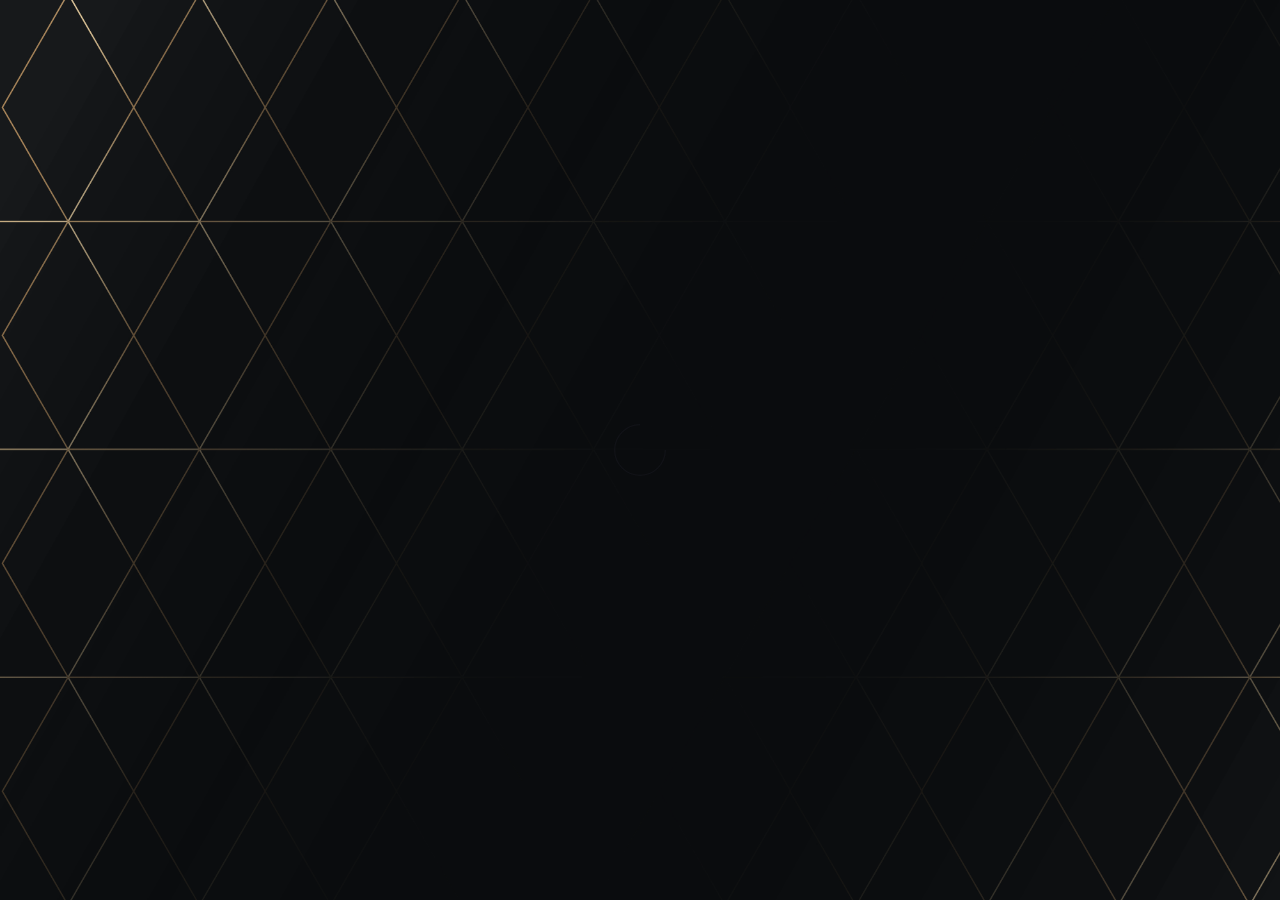
==== Events/index.html @ 97975f54 "Events, Timeline, Canvas added" ====
<!DOCTYPE html>
<!--
	Ethereal by HTML5 UP
	html5up.net | @ajlkn
	Free for personal and commercial use under the CCA 3.0 license (html5up.net/license)
-->
<html>
  <head>
    <title>Ethereal by HTML5 UP</title>
    <meta charset="utf-8" />
    <meta
      name="viewport"
      content="width=device-width, initial-scale=1, user-scalable=no"
    />
    <link rel="stylesheet" href="assets/css/main.css" />
    <noscript
      ><link rel="stylesheet" href="assets/css/noscript.css"
    /></noscript>
  </head>
  <body class="is-preload">
    <canvas id="canvas" style="z-index: 10;"></canvas>
    <!-- Page Wrapper -->
    <div id="page-wrapper">
      
      <!-- Wrapper -->
      <div id="wrapper">
        <!-- <canvas id="canvas"></canvas> -->
        <!-- Panel (Banner) -->
        <section class="panel banner right">
          <div class="content color0 span-3-75">
            <h1 class="major">
              ConclaveX<br />
              Events
            </h1>
            <p>
              This is <strong>Ethereal</strong>, a free site template by AJ for
              <a href="https://html5up.net">HTML5 UP</a>. It’s fully responsive,
              built on HTML5 and CSS3, and released entirely for free under the
              Creative Commons license. Hope you dig it :)
            </p>
            <ul class="actions">
              <li>
                <a
                  href="#first"
                  class="button primary color1 circle icon solid fa-angle-right"
                  >Next</a
                >
              </li>
            </ul>
          </div>
          <div class="image filtered span-1-75" data-position="25% 25%">
            <img src="images/pic01.jpg" alt="" />
          </div>
        </section>

        <!-- Panel (Spotlight) -->
        <section class="panel spotlight medium right" id="first">
          <div class="content span-7">
            <h2 class="major">Sed etiam aenean</h2>
            <p>
              Mauris et ligula arcu. Proin dapibus convallis accumsan. Lorem
              maximus hendrerit orci, sit amet elementum massa hendrerit sed.
              Donec et ullamcorper ligula. Suspendisse amet potenti. Ut pretium
              libero eleifend euismod sed tristique. Quisque dictum magna risus,
              id ultricies justo sagittis vitae. Sed id odio tempor, porttitor
              elit amet, gravida hendrerit fringilla lorem ipsum dolor.
            </p>
          </div>
          <div class="image filtered tinted" data-position="top left">
            <img src="images/pic02.jpg" alt="" />
          </div>
        </section>

        <!-- Panel -->
        <section class="panel color1">
          <div class="intro joined">
            <h2 class="major">Amet lorem</h2>
            <p>
              Sed vel nibh libero. Mauris et lorem pharetra massa lorem turpis
              congue pulvinar. Vivamus sed feugiat finibus. Duis amet bibendum
              amet sed. Duis mauris ex, dapibus sed ligula tempus volutpat magna
              etiam.
            </p>
          </div>
          <div class="inner">
            <ul class="grid-icons three connected">
              <li>
                <span class="icon fa-gem"
                  ><span class="label">Lorem</span></span
                >
              </li>
              <li>
                <span class="icon solid fa-camera-retro"
                  ><span class="label">Ipsum</span></span
                >
              </li>
              <li>
                <span class="icon solid fa-cog"
                  ><span class="label">Dolor</span></span
                >
              </li>
              <li>
                <span class="icon solid fa-paper-plane"
                  ><span class="label">Sit</span></span
                >
              </li>
              <li>
                <span class="icon solid fa-chart-bar"
                  ><span class="label">Amet</span></span
                >
              </li>
              <li>
                <span class="icon solid fa-code"
                  ><span class="label">Nullam</span></span
                >
              </li>
            </ul>
          </div>
        </section>

        <!-- Panel (Spotlight) -->
        <section class="panel spotlight large left">
          <div class="content span-5">
            <h2 class="major">Magna amet tempus</h2>
            <p>
              Mauris a cursus velit. Nunc lacinia sollicitudin egestas bibendum,
              magna dui bibendum ex, sagittis commodo enim risus sed magna
              nulla. Vestibulum ut consequat velit. Curabitur vitae libero
              lorem. Quisque iaculis porttitor blandit. Nullam quis sagittis
              maximus. Sed vel nibh libero. Mauris et lorem pharetra massa lorem
              turpis congue pulvinar.
            </p>
          </div>
          <div class="image filtered tinted" data-position="top right">
            <img src="images/pic03.jpg" alt="" />
          </div>
        </section>

        <!-- Panel -->
        <section class="panel">
          <div class="intro color2">
            <h2 class="major">Elit integer</h2>
            <p>
              Sed vel nibh libero. Mauris et lorem pharetra massa lorem turpis
              congue pulvinar. Vivamus sed feugiat finibus. Duis amet bibendum
              amet sed. Duis mauris ex, dapibus sed ligula tempus volutpat magna
              etiam.
            </p>
          </div>
        </section>

        <!-- Panel -->
        <section class="panel color4-alt">
          <div class="intro color4">
            <h2 class="major">Contact</h2>
            <p>
              Sed vel nibh libero. Mauris et lorem pharetra massa lorem turpis
              congue pulvinar. Vivamus sed feugiat finibus. Duis amet bibendum
              amet sed. Duis mauris ex, dapibus sed ligula tempus volutpat magna
              etiam.
            </p>
          </div>
          <div class="inner columns divided">
            <div class="span-3-25">
              <form method="post" action="#">
                <div class="fields">
                  <div class="field half">
                    <label for="name">Name</label>
                    <input type="text" name="name" id="name" />
                  </div>
                  <div class="field half">
                    <label for="email">Email</label>
                    <input type="email" name="email" id="email" />
                  </div>
                  <div class="field">
                    <label for="message">Message</label>
                    <textarea name="message" id="message" rows="4"></textarea>
                  </div>
                </div>
                <ul class="actions">
                  <li>
                    <input
                      type="submit"
                      value="Send Message"
                      class="button primary"
                    />
                  </li>
                </ul>
              </form>
            </div>
            <div class="span-1-5">
              <ul class="contact-icons color1">
                <li class="icon brands fa-twitter">
                  <a href="#">@untitled-tld</a>
                </li>
                <li class="icon brands fa-facebook-f">
                  <a href="#">facebook.com/untitled</a>
                </li>
                <li class="icon brands fa-snapchat-ghost">
                  <a href="#">@untitled-tld</a>
                </li>
                <li class="icon brands fa-instagram">
                  <a href="#">@untitled-tld</a>
                </li>
                <li class="icon brands fa-medium-m">
                  <a href="#">medium.com/untitled</a>
                </li>
              </ul>
            </div>
          </div>
        </section>

        <!-- Panel -->
                <!-- Scripts -->
    <script src="../index.js"></script>
    <script src="assets/js/jquery.min.js"></script>
    <script src="assets/js/browser.min.js"></script>
    <script src="assets/js/breakpoints.min.js"></script>
    <script src="assets/js/main.js"></script>
    
  </body>
</html>
---- Events/assets/css/main.css ----
@import url(fontawesome-all.min.css);
@import url("https://fonts.googleapis.com/css?family=Source+Sans+Pro:300,400,300i,400i");

/*
	Ethereal by HTML5 UP
	html5up.net | @ajlkn
	Free for personal and commercial use under the CCA 3.0 license (html5up.net/license)
*/

html,
body,
div,
span,
applet,
object,
iframe,
h1,
h2,
h3,
h4,
h5,
h6,
p,
blockquote,
pre,
a,
abbr,
acronym,
address,
big,
cite,
code,
del,
dfn,
em,
img,
ins,
kbd,
q,
s,
samp,
small,
strike,
strong,
sub,
sup,
tt,
var,
b,
u,
i,
center,
dl,
dt,
dd,
ol,
ul,
li,
fieldset,
form,
label,
legend,
table,
caption,
tbody,
tfoot,
thead,
tr,
th,
td,
article,
aside,
canvas,
details,
embed,
figure,
figcaption,
footer,
header,
hgroup,
menu,
nav,
output,
ruby,
section,
summary,
time,
mark,
audio,
video {
  margin: 0;
  padding: 0;
  border: 0;
  font-size: 100%;
  font: inherit;
  vertical-align: baseline;
}

article,
aside,
details,
figcaption,
figure,
footer,
header,
hgroup,
menu,
nav,
section {
  display: block;
}

body {
  line-height: 1;
}

ol,
ul {
  list-style: none;
}

blockquote,
q {
  quotes: none;
}

blockquote:before,
blockquote:after,
q:before,
q:after {
  content: "";
  content: none;
}

table {
  border-collapse: collapse;
  border-spacing: 0;
}

body {
  -webkit-text-size-adjust: none;
}

mark {
  background-color: transparent;
  color: inherit;
}

input::-moz-focus-inner {
  border: 0;
  padding: 0;
}

input,
select,
textarea {
  -moz-appearance: none;
  -webkit-appearance: none;
  -ms-appearance: none;
  appearance: none;
}

/* Page */

@-moz-keyframes load-spinner {
  0% {
    -moz-transform: rotate(0deg);
    -webkit-transform: rotate(0deg);
    -ms-transform: rotate(0deg);
    transform: rotate(0deg);
  }

  100% {
    -moz-transform: rotate(360deg);
    -webkit-transform: rotate(360deg);
    -ms-transform: rotate(360deg);
    transform: rotate(360deg);
  }
}

@-webkit-keyframes load-spinner {
  0% {
    -moz-transform: rotate(0deg);
    -webkit-transform: rotate(0deg);
    -ms-transform: rotate(0deg);
    transform: rotate(0deg);
  }

  100% {
    -moz-transform: rotate(360deg);
    -webkit-transform: rotate(360deg);
    -ms-transform: rotate(360deg);
    transform: rotate(360deg);
  }
}

@-ms-keyframes load-spinner {
  0% {
    -moz-transform: rotate(0deg);
    -webkit-transform: rotate(0deg);
    -ms-transform: rotate(0deg);
    transform: rotate(0deg);
  }

  100% {
    -moz-transform: rotate(360deg);
    -webkit-transform: rotate(360deg);
    -ms-transform: rotate(360deg);
    transform: rotate(360deg);
  }
}

@keyframes load-spinner {
  0% {
    -moz-transform: rotate(0deg);
    -webkit-transform: rotate(0deg);
    -ms-transform: rotate(0deg);
    transform: rotate(0deg);
  }

  100% {
    -moz-transform: rotate(360deg);
    -webkit-transform: rotate(360deg);
    -ms-transform: rotate(360deg);
    transform: rotate(360deg);
  }
}

@-ms-viewport {
  width: device-width;
}

html {
  width: 100%;
  height: 100%;
}

html {
  box-sizing: border-box;
}

*,
*:before,
*:after {
  box-sizing: inherit;
}

body {
  display: -moz-flex;
  display: -webkit-flex;
  display: -ms-flex;
  display: flex;
  -moz-align-items: center;
  -webkit-align-items: center;
  -ms-align-items: center;
  align-items: center;
  -moz-justify-content: -moz-flex-start;
  -webkit-justify-content: -webkit-flex-start;
  -ms-justify-content: -ms-flex-start;
  justify-content: flex-start;
  -ms-overflow-style: scrollbar;
  width: 100%;
  height: 100%;
  min-height: 30rem;
  overflow: hidden;
}

body:before {
  -moz-animation: load-spinner 1s infinite linear;
  -webkit-animation: load-spinner 1s infinite linear;
  -ms-animation: load-spinner 1s infinite linear;
  animation: load-spinner 1s infinite linear;
  -moz-transition: opacity 0.25s ease;
  -webkit-transition: opacity 0.25s ease;
  -ms-transition: opacity 0.25s ease;
  transition: opacity 0.25s ease;
  -moz-transition-delay: 0s;
  -webkit-transition-delay: 0s;
  -ms-transition-delay: 0s;
  transition-delay: 0s;
  pointer-events: none;
  content: "";
  display: block;
  position: absolute;
  top: 50%;
  left: 50%;
  width: 4rem;
  height: 4rem;
  margin: -2rem 0 0 -2rem;
  background-image: url("data:image/svg+xml;charset=utf8,%3Csvg xmlns='http://www.w3.org/2000/svg' xmlns:xlink='http://www.w3.org/1999/xlink' width='96px' height='96px' viewBox='0 0 96 96' zoomAndPan='disable'%3E%3Cstyle%3Ecircle %7Bfill: transparent%3B stroke: %232e2b37%3B stroke-width: 1.5px%3B %7D%3C/style%3E%3Cdefs%3E%3CclipPath id='corner'%3E%3Cpolygon points='0,0 48,0 48,48 96,48 96,96 0,96' /%3E%3C/clipPath%3E%3C/defs%3E%3Cg clip-path='url(%23corner)'%3E%3Ccircle cx='48' cy='48' r='32'/%3E%3C/g%3E%3C/svg%3E");
  background-position: center;
  background-repeat: no-repeat;
  background-size: 4rem;
  opacity: 0;
}

body:after {
  pointer-events: none;
  content: "";
  display: block;
  position: fixed;
  top: 0;
  left: 0;
  width: 100%;
  height: 100%;
  z-index: -1;
  background-attachment: fixed;
  background-color: #e1e6e1;
  background-image: url("../../images/overlay.png"), url("../../images/bg.jpg");
  background-repeat: repeat, repeat-x;
  background-size: 128px 128px, cover;
}

body.is-preload *,
body.is-preload *:before,
body.is-preload *:after {
  -moz-animation: none !important;
  -webkit-animation: none !important;
  -ms-animation: none !important;
  animation: none !important;
  -moz-transition: none !important;
  -webkit-transition: none !important;
  -ms-transition: none !important;
  transition: none !important;
}

body.is-preload:before {
  -moz-transition: opacity 1s ease;
  -webkit-transition: opacity 1s ease;
  -ms-transition: opacity 1s ease;
  transition: opacity 1s ease;
  -moz-transition-delay: 0.75s;
  -webkit-transition-delay: 0.75s;
  -ms-transition-delay: 0.75s;
  transition-delay: 0.75s;
  opacity: 0.25;
}

@media screen and (max-width: 736px) {
  html {
    height: auto;
  }

  body {
    height: auto;
    overflow-x: hidden;
    overflow-y: auto;
  }
}

@media screen and (max-width: 480px) {
  html,
  body {
    min-width: 320px;
  }
}

/* Typography */

html {
  font-size: 18pt;
  font-size: 1vmax;
}

@media screen and (max-width: 1680px) {
  html {
    font-size: 12pt;
    font-size: 1.1vmax;
  }
}

@media screen and (max-width: 1280px) {
  html {
    font-size: 11pt;
    font-size: 1.5vmax;
  }
}

body,
input,
select,
textarea {
  color: rgba(255, 255, 255, 0.75);
  font-family: "Source Sans Pro", Helvetica, sans-serif;
  font-size: 1rem;
  font-weight: 300;
  line-height: 1.65;
}

a {
  -moz-transition: color 0.2s ease-in-out, border-bottom-color 0.2s ease-in-out;
  -webkit-transition: color 0.2s ease-in-out,
    border-bottom-color 0.2s ease-in-out;
  -ms-transition: color 0.2s ease-in-out, border-bottom-color 0.2s ease-in-out;
  transition: color 0.2s ease-in-out, border-bottom-color 0.2s ease-in-out;
  color: inherit;
  border-bottom: dotted 1px;
  text-decoration: none;
}

a:hover {
  border-bottom-color: transparent;
  color: #ffe4b4;
}

strong,
b {
  color: rgba(255, 255, 255, 0.875);
  font-weight: 400;
}

em,
i {
  font-style: italic;
}

p {
  margin: 0 0 1.5rem 0;
}

body.is-ie p {
  width: 100%;
}

h1,
h2,
h3,
h4,
h5,
h6 {
  color: rgba(255, 255, 255, 0.875);
  font-family: Arial, Helvetica, sans-serif;
  font-weight: 700;
  line-height: 1.3;
  margin: 0 0 0.75rem 0;
  letter-spacing: -0.05em;
}

h1 a,
h2 a,
h3 a,
h4 a,
h5 a,
h6 a {
  color: inherit;
  text-decoration: none;
}

h1.major,
h2.major,
h3.major {
  position: relative;
}

h1.major:after,
h2.major:after,
h3.major:after {
  content: "";
  position: absolute;
  left: 0;
  width: 3.5rem;
  height: 0.1rem;
  background-color: rgba(255, 255, 255, 0.25);
}

h1 {
  font-size: 3rem;
  line-height: 1.2;
}

h1.major {
  margin: 0 0 2.625rem 0;
}

h1.major:after {
  bottom: -1.325rem;
}

h2 {
  font-size: 1.75rem;
  line-height: 1.2;
}

h2.major {
  margin: 0 0 1.9875rem 0;
}

h2.major:after {
  bottom: -1.2rem;
}

h3 {
  font-size: 1.325rem;
}

h3.major {
  margin: 0 0 1.875rem 0;
}

h3.major:after {
  bottom: -0.75rem;
}

h4 {
  font-size: 1rem;
}

h5 {
  font-size: 0.9rem;
}

h6 {
  font-size: 0.7rem;
}

sub {
  font-size: 0.8rem;
  position: relative;
  top: 0.5rem;
}

sup {
  font-size: 0.8rem;
  position: relative;
  top: -0.5rem;
}

blockquote {
  border-left: solid 0.25rem rgba(255, 255, 255, 0.25);
  font-style: italic;
  margin: 0 0 1.5rem 0;
  padding: 0.375rem 0 0.375rem 1.5rem;
}

code {
  background: rgba(255, 255, 255, 0.075);
  border-radius: 0.25rem;
  font-family: "Courier New", monospace;
  font-size: 0.8rem;
  margin: 0 0.25rem;
  padding: 0.25rem 0.65rem;
}

pre {
  -webkit-overflow-scrolling: touch;
  font-family: "Courier New", monospace;
  font-size: 0.8rem;
  margin: 0 0 1.5rem 0;
  white-space: pre-wrap;
}

pre code {
  display: block;
  line-height: 1.625;
  padding: 1rem 1.5rem;
  overflow-x: auto;
  margin: 0;
}

hr {
  border: 0;
  border-bottom: solid 2px rgba(255, 255, 255, 0.25);
  margin: 1.875rem 0;
}

.align-left {
  text-align: left;
}

.align-center {
  text-align: center;
}

.align-right {
  text-align: right;
}

@media screen and (max-width: 736px) {
  html {
    font-size: 12pt;
  }

  h1 {
    font-size: 2.25rem;
    line-height: 1.2;
  }

  h1.major {
    margin: 0 0 2.625rem 0;
  }

  h1.major:after {
    bottom: -1.325rem;
  }

  h2 {
    font-size: 1.5rem;
    line-height: 1.2;
  }

  h2.major {
    margin: 0 0 1.9875rem 0;
  }

  h2.major:after {
    bottom: -1.2rem;
  }

  h3 {
    font-size: 1rem;
  }

  h3.major {
    margin: 0 0 1.875rem 0;
  }

  h3.major:after {
    bottom: -0.75rem;
  }

  h4 {
    font-size: 1rem;
  }

  h5 {
    font-size: 0.9rem;
  }

  h6 {
    font-size: 0.7rem;
  }

  h1 br,
  h2 br,
  h3 br,
  h4 br,
  h5 br,
  h6 br {
    display: none;
  }
}

@media screen and (max-width: 360px) {
  html {
    font-size: 11pt;
  }
}

/* Form */

form {
  margin: 0 0 1.5rem 0;
}

form > :last-child {
  margin-bottom: 0;
}

form > .fields {
  display: -moz-flex;
  display: -webkit-flex;
  display: -ms-flex;
  display: flex;
  -moz-flex-wrap: wrap;
  -webkit-flex-wrap: wrap;
  -ms-flex-wrap: wrap;
  flex-wrap: wrap;
  width: calc(100% + 3rem);
  margin: -1.5rem 0 1.5rem -1.5rem;
}

form > .fields > .field {
  -moz-flex-grow: 0;
  -webkit-flex-grow: 0;
  -ms-flex-grow: 0;
  flex-grow: 0;
  -moz-flex-shrink: 0;
  -webkit-flex-shrink: 0;
  -ms-flex-shrink: 0;
  flex-shrink: 0;
  padding: 1.5rem 0 0 1.5rem;
  width: calc(100% - 1.5rem);
}

form > .fields > .field.half {
  width: calc(50% - 0.75rem);
}

form > .fields > .field.third {
  width: calc(100% / 3 - 0.5rem);
}

form > .fields > .field.quarter {
  width: calc(25% - 0.375rem);
}

@media screen and (max-width: 736px) {
  form > .fields {
    width: calc(100% + 2.25rem);
    margin: -1.125rem 0 1.5rem -1.125rem;
  }

  form > .fields > .field {
    padding: 1.125rem 0 0 1.125rem;
    width: calc(100% - 1.125rem);
  }

  form > .fields > .field.half {
    width: calc(100% - 1.125rem);
  }

  form > .fields > .field.third {
    width: calc(100% - 1.125rem);
  }

  form > .fields > .field.quarter {
    width: calc(100% - 1.125rem);
  }
}

label {
  color: rgba(255, 255, 255, 0.875);
  display: block;
  font-family: Arial, Helvetica, sans-serif;
  font-size: 0.8rem;
  font-weight: 700;
  margin: 0 0 0.4875rem 0;
}

input[type="text"],
input[type="password"],
input[type="email"],
input[type="tel"],
select,
textarea {
  -moz-appearance: none;
  -webkit-appearance: none;
  -ms-appearance: none;
  appearance: none;
  background: transparent;
  border: solid 2px rgba(255, 255, 255, 0.25);
  border-radius: 0.25rem;
  color: inherit;
  display: block;
  outline: 0;
  padding: 0 0.75rem;
  text-decoration: none;
  width: 100%;
}

input[type="text"]:invalid,
input[type="password"]:invalid,
input[type="email"]:invalid,
input[type="tel"]:invalid,
select:invalid,
textarea:invalid {
  box-shadow: none;
}

input[type="text"]:focus,
input[type="password"]:focus,
input[type="email"]:focus,
input[type="tel"]:focus,
select:focus,
textarea:focus {
  border-color: #ffe4b4;
}

option {
  background-color: rgba(255, 255, 255, 0.875);
  color: #2e2b37;
}

select {
  background-image: url("data:image/svg+xml;charset=utf8,%3Csvg xmlns='http://www.w3.org/2000/svg' width='40' height='40' preserveAspectRatio='none' viewBox='0 0 40 40'%3E%3Cpath d='M9.4,12.3l10.4,10.4l10.4-10.4c0.2-0.2,0.5-0.4,0.9-0.4c0.3,0,0.6,0.1,0.9,0.4l3.3,3.3c0.2,0.2,0.4,0.5,0.4,0.9 c0,0.4-0.1,0.6-0.4,0.9L20.7,31.9c-0.2,0.2-0.5,0.4-0.9,0.4c-0.3,0-0.6-0.1-0.9-0.4L4.3,17.3c-0.2-0.2-0.4-0.5-0.4-0.9 c0-0.4,0.1-0.6,0.4-0.9l3.3-3.3c0.2-0.2,0.5-0.4,0.9-0.4S9.1,12.1,9.4,12.3z' fill='rgba(255, 255, 255, 0.25)' /%3E%3C/svg%3E");
  background-size: 1.25rem;
  background-repeat: no-repeat;
  background-position: calc(100% - 1rem) center;
  height: 2.5rem;
  padding-right: 2.5rem;
  text-overflow: ellipsis;
}

select option {
  color: rgba(255, 255, 255, 0.875);
  background: #2e2b37;
}

select:focus::-ms-value {
  background-color: transparent;
}

select::-ms-expand {
  display: none;
}

input[type="text"],
input[type="password"],
input[type="email"],
select {
  height: 2.5rem;
}

textarea {
  padding: 0.75rem 1rem;
}

input[type="checkbox"],
input[type="radio"] {
  -moz-appearance: none;
  -webkit-appearance: none;
  -ms-appearance: none;
  appearance: none;
  display: block;
  float: left;
  margin-right: -2rem;
  opacity: 0;
  width: 1rem;
  z-index: -1;
}

input[type="checkbox"] + label,
input[type="radio"] + label {
  text-decoration: none;
  position: relative;
  color: rgba(255, 255, 255, 0.75);
  cursor: pointer;
  display: inline-block;
  font-size: 1rem;
  font-weight: 300;
  margin-bottom: 0;
  padding-left: 2.5rem;
  padding-right: 1rem;
}

input[type="checkbox"] + label:before,
input[type="radio"] + label:before {
  -moz-osx-font-smoothing: grayscale;
  -webkit-font-smoothing: antialiased;
  display: inline-block;
  font-style: normal;
  font-variant: normal;
  text-rendering: auto;
  line-height: 1;
  text-transform: none !important;
  font-family: "Font Awesome 5 Free";
  font-weight: 900;
}

input[type="checkbox"] + label:before,
input[type="radio"] + label:before {
  content: "";
  display: inline-block;
  font-size: 0.8rem;
  position: absolute;
  top: 0;
  left: 0;
  width: 1.6875rem;
  height: 1.6875rem;
  line-height: 1.6875rem;
  background: rgba(255, 255, 255, 0.075);
  border: solid 1px rgba(255, 255, 255, 0.25);
  border-radius: 0.25rem;
  color: #2e2b37;
  text-align: center;
}

body.is-ie input[type="checkbox"] + label:before,
body.is-ie input[type="radio"] + label:before {
  line-height: 1.5;
}

input[type="checkbox"]:checked + label:before,
input[type="radio"]:checked + label:before {
  content: "\f00c";
  background: rgba(255, 255, 255, 0.875);
  border-color: rgba(255, 255, 255, 0.875);
}

input[type="checkbox"]:focus + label:before,
input[type="radio"]:focus + label:before {
  border-color: #ffe4b4;
  box-shadow: 0 0 0 1px #ffe4b4;
}

input[type="checkbox"]:focus:checked + label:before,
input[type="radio"]:focus:checked + label:before {
  background: #ffe4b4;
}

input[type="checkbox"].color1 + label:before,
input[type="radio"].color1 + label:before {
  color: #726193;
}

input[type="checkbox"].color2 + label:before,
input[type="radio"].color2 + label:before {
  color: #e37b7c;
}

input[type="checkbox"].color3 + label:before,
input[type="radio"].color3 + label:before {
  color: #ffe4b4;
}

input[type="checkbox"].color4 + label:before,
input[type="radio"].color4 + label:before {
  color: #353865;
}

input[type="checkbox"] + label:before {
  border-radius: 0.25rem;
}

input[type="radio"] + label:before {
  border-radius: 100%;
}

::-webkit-input-placeholder {
  color: rgba(255, 255, 255, 0.5) !important;
  opacity: 1;
}

:-moz-placeholder {
  color: rgba(255, 255, 255, 0.5) !important;
  opacity: 1;
}

::-moz-placeholder {
  color: rgba(255, 255, 255, 0.5) !important;
  opacity: 1;
}

:-ms-input-placeholder {
  color: rgba(255, 255, 255, 0.5) !important;
  opacity: 1;
}

/* Icon */

.icon {
  text-decoration: none;
  position: relative;
  border-bottom: none;
}

.icon:before {
  -moz-osx-font-smoothing: grayscale;
  -webkit-font-smoothing: antialiased;
  display: inline-block;
  font-style: normal;
  font-variant: normal;
  text-rendering: auto;
  line-height: 1;
  text-transform: none !important;
  font-family: "Font Awesome 5 Free";
  font-weight: 400;
}

.icon > .label {
  display: none;
}

.icon:before {
  line-height: inherit;
}

.icon.solid:before {
  font-weight: 900;
}

.icon.brands:before {
  font-family: "Font Awesome 5 Brands";
}

/* Image */

.image {
  display: inline-block;
  position: relative;
  border: 0;
}

.image.filtered:after {
  background-image: url("../../images/overlay.png"),
    linear-gradient(
      45deg,
      rgba(114, 97, 147, 0.25) 25%,
      rgba(227, 123, 124, 0.25) 50%,
      rgba(255, 228, 180, 0.25)
    );
  background-size: 128px 128px, auto;
  pointer-events: none;
  content: "";
  position: absolute;
  top: 0;
  left: 0;
  width: 100%;
  height: 100%;
  opacity: 1;
  z-index: 1;
}

.image.filtered.tinted:after {
  background-image: url("../../images/overlay.png"),
    linear-gradient(
      45deg,
      rgba(114, 97, 147, 0.25) 25%,
      rgba(227, 123, 124, 0.25) 50%,
      rgba(255, 228, 180, 0.25)
    ),
    linear-gradient(0deg, rgba(0, 0, 0, 0.125), rgba(0, 0, 0, 0.125));
  background-size: 128px 128px, auto, auto;
}

.image[data-position] img {
  -moz-object-fit: cover;
  -webkit-object-fit: cover;
  -ms-object-fit: cover;
  object-fit: cover;
  display: block;
  position: absolute;
  top: 0;
  left: 0;
  width: 100%;
  height: 100%;
}

.image[data-position="top left"] img {
  -moz-object-position: top left;
  -webkit-object-position: top left;
  -ms-object-position: top left;
  object-position: top left;
}

.image[data-position="top"] img {
  -moz-object-position: top;
  -webkit-object-position: top;
  -ms-object-position: top;
  object-position: top;
}

.image[data-position="top right"] img {
  -moz-object-position: top right;
  -webkit-object-position: top right;
  -ms-object-position: top right;
  object-position: top right;
}

.image[data-position="right"] img {
  -moz-object-position: right;
  -webkit-object-position: right;
  -ms-object-position: right;
  object-position: right;
}

.image[data-position="bottom right"] img {
  -moz-object-position: bottom right;
  -webkit-object-position: bottom right;
  -ms-object-position: bottom right;
  object-position: bottom right;
}

.image[data-position="bottom"] img {
  -moz-object-position: bottom;
  -webkit-object-position: bottom;
  -ms-object-position: bottom;
  object-position: bottom;
}

.image[data-position="bottom left"] img {
  -moz-object-position: bottom left;
  -webkit-object-position: bottom left;
  -ms-object-position: bottom left;
  object-position: bottom left;
}

.image[data-position="left"] img {
  -moz-object-position: left;
  -webkit-object-position: left;
  -ms-object-position: left;
  object-position: left;
}

.image[data-position="center"] img {
  -moz-object-position: center;
  -webkit-object-position: center;
  -ms-object-position: center;
  object-position: center;
}

.image[data-position="25% 25%"] img {
  -moz-object-position: 25% 25%;
  -webkit-object-position: 25% 25%;
  -ms-object-position: 25% 25%;
  object-position: 25% 25%;
}

.image[data-position="75% 25%"] img {
  -moz-object-position: 75% 25%;
  -webkit-object-position: 75% 25%;
  -ms-object-position: 75% 25%;
  object-position: 75% 25%;
}

.image[data-position="75% 75%"] img {
  -moz-object-position: 75% 75%;
  -webkit-object-position: 75% 75%;
  -ms-object-position: 75% 75%;
  object-position: 75% 75%;
}

.image[data-position="25% 75%"] img {
  -moz-object-position: 25% 75%;
  -webkit-object-position: 25% 75%;
  -ms-object-position: 25% 75%;
  object-position: 25% 75%;
}

.image img {
  display: block;
}

.image.left,
.image.right {
  max-width: 40%;
}

.image.left img,
.image.right img {
  width: 100%;
}

.image.left {
  float: left;
  padding: 0 1.5rem 1rem 0;
  top: 0.25rem;
}

.image.right {
  float: right;
  padding: 0 0 1rem 1.5rem;
  top: 0.25rem;
}

.image.fit {
  display: block;
  margin: 0 0 1.5rem 0;
  width: 100%;
}

.image.fit img {
  width: 100%;
}

.image.main {
  display: block;
  margin: 0 0 2.25rem 0;
  width: 100%;
}

.image.main img {
  width: 100%;
}

/* List */

ol {
  list-style: decimal;
  margin: 0 0 1.5rem 0;
  padding-left: 1.25rem;
}

ol li {
  padding-left: 0.25rem;
}

ul {
  list-style: disc;
  margin: 0 0 1.5rem 0;
  padding-left: 1rem;
}

ul li {
  padding-left: 0.5rem;
}

ul.alt {
  list-style: none;
  padding-left: 0;
}

ul.alt li {
  border-top: solid 1px rgba(255, 255, 255, 0.25);
  padding: 0.5rem 0;
}

ul.alt li:first-child {
  border-top: 0;
  padding-top: 0;
}

dl {
  margin: 0 0 1.5rem 0;
}

dl dt {
  display: block;
  font-weight: 400;
  margin: 0 0 0.75rem 0;
}

dl dd {
  margin-left: 1.5rem;
}

/* Actions */

ul.actions {
  display: -moz-flex;
  display: -webkit-flex;
  display: -ms-flex;
  display: flex;
  cursor: default;
  list-style: none;
  margin-left: -0.75rem;
  padding-left: 0;
}

ul.actions li {
  padding: 0 0 0 0.75rem;
  vertical-align: middle;
}

ul.actions.special {
  -moz-justify-content: center;
  -webkit-justify-content: center;
  -ms-justify-content: center;
  justify-content: center;
  width: 100%;
  margin-left: 0;
}

ul.actions.special li:first-child {
  padding-left: 0;
}

ul.actions.stacked {
  -moz-flex-direction: column;
  -webkit-flex-direction: column;
  -ms-flex-direction: column;
  flex-direction: column;
  margin-left: 0;
}

ul.actions.stacked li {
  padding: 0.975rem 0 0 0;
}

ul.actions.stacked li:first-child {
  padding-top: 0;
}

ul.actions.fit {
  width: calc(100% + 0.75rem);
}

ul.actions.fit li {
  -moz-flex-grow: 1;
  -webkit-flex-grow: 1;
  -ms-flex-grow: 1;
  flex-grow: 1;
  -moz-flex-shrink: 1;
  -webkit-flex-shrink: 1;
  -ms-flex-shrink: 1;
  flex-shrink: 1;
  width: 100%;
}

ul.actions.fit li > * {
  width: 100%;
}

ul.actions.fit.stacked {
  width: 100%;
}

/* Icons */

ul.icons {
  cursor: default;
  list-style: none;
  padding-left: 0;
}

ul.icons li {
  display: inline-block;
  padding: 0 1rem 0 0;
}

ul.icons li:last-child {
  padding-right: 0;
}

ul.icons li .icon:before {
  font-size: 1.25em;
}

/* Grid Icons */

ul.grid-icons {
  display: -moz-flex;
  display: -webkit-flex;
  display: -ms-flex;
  display: flex;
  -moz-flex-wrap: wrap;
  -webkit-flex-wrap: wrap;
  -ms-flex-wrap: wrap;
  flex-wrap: wrap;
  -moz-justify-content: center;
  -webkit-justify-content: center;
  -ms-justify-content: center;
  justify-content: center;
  list-style: none;
  margin: 0 0 1.5rem 0;
  padding-left: 0;
}

ul.grid-icons .icon {
  display: block;
  position: relative;
  width: 100%;
  text-align: center;
}

ul.grid-icons .icon:before {
  display: block;
  width: 6rem;
  height: 6rem;
  line-height: 6rem;
  border-radius: 6rem;
  box-shadow: inset 0 0 0 2px rgba(255, 255, 255, 0.25);
  font-size: 2.5rem;
  margin: 0 auto;
  text-align: center;
}

body.is-ie ul.grid-icons .icon:before {
  line-height: 2.375;
}

ul.grid-icons > li {
  -moz-flex-grow: 0;
  -webkit-flex-grow: 0;
  -ms-flex-grow: 0;
  flex-grow: 0;
  -moz-flex-shrink: 0;
  -webkit-flex-shrink: 0;
  -ms-flex-shrink: 0;
  flex-shrink: 0;
  position: relative;
  margin: 1.5rem 0 0 1.5rem;
  padding-left: 0;
}

ul.grid-icons.connected > li:before {
  content: "";
  display: block;
  position: absolute;
  width: 1.5rem;
  height: 2px;
  top: 50%;
  left: -1.5rem;
  background-color: rgba(255, 255, 255, 0.25);
}

ul.grid-icons.connected > li:after {
  content: "";
  display: block;
  position: absolute;
  width: 2px;
  height: 1.5rem;
  top: -1.5rem;
  left: 50%;
  background-color: rgba(255, 255, 255, 0.25);
}

ul.grid-icons.two {
  width: 14rem;
}

ul.grid-icons.two > li:nth-child(-n + 2) {
  margin-top: 0;
}

ul.grid-icons.two > li:nth-child(-n + 2):after {
  display: none;
}

ul.grid-icons.two > li:nth-child(2n - 1) {
  margin-left: 0;
}

ul.grid-icons.two > li:nth-child(2n - 1):before {
  display: none;
}

ul.grid-icons.three {
  width: 21.5rem;
}

ul.grid-icons.three > li:nth-child(-n + 3) {
  margin-top: 0;
}

ul.grid-icons.three > li:nth-child(-n + 3):after {
  display: none;
}

ul.grid-icons.three > li:nth-child(3n - 2) {
  margin-left: 0;
}

ul.grid-icons.three > li:nth-child(3n - 2):before {
  display: none;
}

ul.grid-icons.four {
  width: 29rem;
}

ul.grid-icons.four > li:nth-child(-n + 4) {
  margin-top: 0;
}

ul.grid-icons.four > li:nth-child(-n + 4):after {
  display: none;
}

ul.grid-icons.four > li:nth-child(4n - 3) {
  margin-left: 0;
}

ul.grid-icons.four > li:nth-child(4n - 3):before {
  display: none;
}

@media screen and (max-width: 736px) {
  ul.grid-icons {
    -moz-justify-content: -moz-flex-start;
    -webkit-justify-content: -webkit-flex-start;
    -ms-justify-content: -ms-flex-start;
    justify-content: flex-start;
    width: 100% !important;
    margin: -1rem 0 1.5rem -1rem;
  }

  ul.grid-icons .icon:before {
    width: 4.5rem;
    height: 4.5rem;
    line-height: 4.5rem;
    font-size: 1.75rem;
  }

  ul.grid-icons > li {
    margin: 1rem 0 0 1rem !important;
  }

  ul.grid-icons > li:before {
    display: none !important;
  }

  ul.grid-icons > li:after {
    display: none !important;
  }
}

/* Contact Icons */

ul.contact-icons {
  list-style: none;
  padding-left: 0;
}

ul.contact-icons > li {
  margin: 1.25rem 0 0 0;
  padding-left: 0;
}

ul.contact-icons > li:before {
  display: inline-block;
  width: 2.25rem;
  height: 2.25rem;
  line-height: 2.25rem;
  border-radius: 2.25rem;
  background-color: white;
  color: #2e2b37;
  cursor: default;
  font-size: 1.125rem;
  margin-right: 1rem;
  text-align: center;
  vertical-align: middle;
}

body.is-ie ul.contact-icons > li:before {
  line-height: 2.125;
}

ul.contact-icons > li a {
  border-bottom: 0;
}

ul.contact-icons.color1 > li:before {
  color: #726193;
}

ul.contact-icons.color2 > li:before {
  color: #e37b7c;
}

ul.contact-icons.color3 > li:before {
  color: #ffe4b4;
}

ul.contact-icons.color4 > li:before {
  color: #353865;
}

/* Table */

.table-wrapper {
  -webkit-overflow-scrolling: touch;
  overflow-x: auto;
}

table {
  margin: 0 0 1.5rem 0;
  width: 100%;
}

table tbody tr {
  border: solid 1px rgba(255, 255, 255, 0.25);
  border-left: 0;
  border-right: 0;
}

table tbody tr:nth-child(2n + 1) {
  background-color: rgba(255, 255, 255, 0.075);
}

table td {
  padding: 0.75rem 0.75rem;
}

table th {
  color: rgba(255, 255, 255, 0.875);
  font-size: 0.9rem;
  font-weight: 400;
  padding: 0 0.75rem 0.75rem 0.75rem;
  text-align: left;
}

table thead {
  border-bottom: solid 2px rgba(255, 255, 255, 0.25);
}

table tfoot {
  border-top: solid 2px rgba(255, 255, 255, 0.25);
}

table.alt {
  border-collapse: separate;
}

table.alt tbody tr td {
  border: solid 1px rgba(255, 255, 255, 0.25);
  border-left-width: 0;
  border-top-width: 0;
}

table.alt tbody tr td:first-child {
  border-left-width: 1px;
}

table.alt tbody tr:first-child td {
  border-top-width: 1px;
}

table.alt thead {
  border-bottom: 0;
}

table.alt tfoot {
  border-top: 0;
}

/* Button */

input[type="submit"],
input[type="reset"],
input[type="button"],
button,
.button {
  -moz-appearance: none;
  -webkit-appearance: none;
  -ms-appearance: none;
  appearance: none;
  -moz-transition: background-color 0.2s ease-in-out,
    box-shadow 0.2s ease-in-out, color 0.2s ease-in-out;
  -webkit-transition: background-color 0.2s ease-in-out,
    box-shadow 0.2s ease-in-out, color 0.2s ease-in-out;
  -ms-transition: background-color 0.2s ease-in-out, box-shadow 0.2s ease-in-out,
    color 0.2s ease-in-out;
  transition: background-color 0.2s ease-in-out, box-shadow 0.2s ease-in-out,
    color 0.2s ease-in-out;
  background-color: transparent;
  border: 0;
  border-radius: 0.25rem;
  box-shadow: inset 0 0 0 2px rgba(255, 255, 255, 0.25);
  color: rgba(255, 255, 255, 0.875) !important;
  cursor: pointer;
  display: inline-block;
  font-family: Arial, Helvetica, sans-serif;
  font-size: 0.6rem;
  font-weight: 700;
  height: 2.75rem;
  letter-spacing: 0.15rem;
  line-height: 2.75rem;
  padding: 0 1.5rem 0 1.65rem;
  text-align: center;
  text-decoration: none;
  text-transform: uppercase;
  white-space: nowrap;
}

input[type="submit"]:hover,
input[type="reset"]:hover,
input[type="button"]:hover,
button:hover,
.button:hover {
  box-shadow: inset 0 0 0 2px #ffe4b4;
  color: #ffe4b4 !important;
}

input[type="submit"]:active,
input[type="reset"]:active,
input[type="button"]:active,
button:active,
.button:active {
  background-color: rgba(255, 228, 180, 0.125);
}

input[type="submit"].icon:before,
input[type="reset"].icon:before,
input[type="button"].icon:before,
button.icon:before,
.button.icon:before {
  display: inline-block;
  position: relative;
  top: -0.075rem;
  vertical-align: middle;
  font-size: 0.8rem;
  margin: 0 0.375rem 0 -0.325rem;
}

input[type="submit"].icon.circle,
input[type="reset"].icon.circle,
input[type="button"].icon.circle,
button.icon.circle,
.button.icon.circle {
  position: relative;
  width: 3.125rem;
  height: 3.125rem;
  line-height: 3.125rem;
  text-indent: 3.125rem;
  border-radius: 100%;
  overflow: hidden;
  padding: 0;
  letter-spacing: 0;
}

input[type="submit"].icon.circle:before,
input[type="reset"].icon.circle:before,
input[type="button"].icon.circle:before,
button.icon.circle:before,
.button.icon.circle:before {
  display: block;
  position: absolute;
  top: 0;
  left: 0;
  width: inherit;
  height: inherit;
  font-size: 1.25rem;
  line-height: inherit;
  margin: 0;
  text-indent: 0;
}

input[type="submit"].icon.circle.fa-angle-left:before,
input[type="reset"].icon.circle.fa-angle-left:before,
input[type="button"].icon.circle.fa-angle-left:before,
button.icon.circle.fa-angle-left:before,
.button.icon.circle.fa-angle-left:before {
  position: relative;
  left: -0.1rem;
  font-size: 1.75rem;
}

input[type="submit"].icon.circle.fa-angle-right:before,
input[type="reset"].icon.circle.fa-angle-right:before,
input[type="button"].icon.circle.fa-angle-right:before,
button.icon.circle.fa-angle-right:before,
.button.icon.circle.fa-angle-right:before {
  position: relative;
  left: 0.1rem;
  font-size: 1.75rem;
}

input[type="submit"].fit,
input[type="reset"].fit,
input[type="button"].fit,
button.fit,
.button.fit {
  width: 100%;
}

input[type="submit"].small,
input[type="reset"].small,
input[type="button"].small,
button.small,
.button.small {
  font-size: 0.4rem;
  height: 1.875rem;
  line-height: 1.875rem;
  padding: 0 1.25rem 0 1.4rem;
}

input[type="submit"].large,
input[type="reset"].large,
input[type="button"].large,
button.large,
.button.large {
  font-size: 0.8rem;
  height: 3.3125rem;
  line-height: 3.3125rem;
  padding: 0 2rem 0 2.15rem;
}

input[type="submit"].primary,
input[type="reset"].primary,
input[type="button"].primary,
button.primary,
.button.primary {
  background-color: white;
  box-shadow: none;
  color: #2e2b37 !important;
}

input[type="submit"].primary.color1,
input[type="reset"].primary.color1,
input[type="button"].primary.color1,
button.primary.color1,
.button.primary.color1 {
  color: #726193 !important;
}

input[type="submit"].primary.color2,
input[type="reset"].primary.color2,
input[type="button"].primary.color2,
button.primary.color2,
.button.primary.color2 {
  color: #e37b7c !important;
}

input[type="submit"].primary.color3,
input[type="reset"].primary.color3,
input[type="button"].primary.color3,
button.primary.color3,
.button.primary.color3 {
  color: #ffe4b4 !important;
}

input[type="submit"].primary.color4,
input[type="reset"].primary.color4,
input[type="button"].primary.color4,
button.primary.color4,
.button.primary.color4 {
  color: #353865 !important;
}

input[type="submit"].primary:hover,
input[type="reset"].primary:hover,
input[type="button"].primary:hover,
button.primary:hover,
.button.primary:hover {
  background-color: #ffe4b4;
}

input[type="submit"].primary:active,
input[type="reset"].primary:active,
input[type="button"].primary:active,
button.primary:active,
.button.primary:active {
  background-color: #fdd997;
}

input[type="submit"].disabled,
input[type="submit"]:disabled,
input[type="reset"].disabled,
input[type="reset"]:disabled,
input[type="button"].disabled,
input[type="button"]:disabled,
button.disabled,
button:disabled,
.button.disabled,
.button:disabled {
  pointer-events: none;
  cursor: default;
  opacity: 0.5;
}

/* Gallery */

@-moz-keyframes gallery-modal-spinner {
  0% {
    -moz-transform: rotate(0deg);
    -webkit-transform: rotate(0deg);
    -ms-transform: rotate(0deg);
    transform: rotate(0deg);
  }

  100% {
    -moz-transform: rotate(360deg);
    -webkit-transform: rotate(360deg);
    -ms-transform: rotate(360deg);
    transform: rotate(360deg);
  }
}

@-webkit-keyframes gallery-modal-spinner {
  0% {
    -moz-transform: rotate(0deg);
    -webkit-transform: rotate(0deg);
    -ms-transform: rotate(0deg);
    transform: rotate(0deg);
  }

  100% {
    -moz-transform: rotate(360deg);
    -webkit-transform: rotate(360deg);
    -ms-transform: rotate(360deg);
    transform: rotate(360deg);
  }
}

@-ms-keyframes gallery-modal-spinner {
  0% {
    -moz-transform: rotate(0deg);
    -webkit-transform: rotate(0deg);
    -ms-transform: rotate(0deg);
    transform: rotate(0deg);
  }

  100% {
    -moz-transform: rotate(360deg);
    -webkit-transform: rotate(360deg);
    -ms-transform: rotate(360deg);
    transform: rotate(360deg);
  }
}

@keyframes gallery-modal-spinner {
  0% {
    -moz-transform: rotate(0deg);
    -webkit-transform: rotate(0deg);
    -ms-transform: rotate(0deg);
    transform: rotate(0deg);
  }

  100% {
    -moz-transform: rotate(360deg);
    -webkit-transform: rotate(360deg);
    -ms-transform: rotate(360deg);
    transform: rotate(360deg);
  }
}

.gallery {
  -moz-align-items: -moz-stretch;
  -webkit-align-items: -webkit-stretch;
  -ms-align-items: -ms-stretch;
  align-items: stretch;
  display: -moz-flex;
  display: -webkit-flex;
  display: -ms-flex;
  display: flex;
  height: 100%;
}

.gallery > * {
  width: 20rem;
  height: 100%;
}

.gallery .image {
  display: block;
  position: relative;
  border-bottom: 0;
  overflow: hidden;
}

.gallery .image img {
  -moz-transition: -moz-transform 0.2s ease-in-out;
  -webkit-transition: -webkit-transform 0.2s ease-in-out;
  -ms-transition: -ms-transform 0.2s ease-in-out;
  transition: transform 0.2s ease-in-out;
}

.gallery .image:after {
  -moz-transition: opacity 0.2s ease-in-out;
  -webkit-transition: opacity 0.2s ease-in-out;
  -ms-transition: opacity 0.2s ease-in-out;
  transition: opacity 0.2s ease-in-out;
}

.gallery .image:hover img {
  -moz-transform: scale(1.025);
  -webkit-transform: scale(1.025);
  -ms-transform: scale(1.025);
  transform: scale(1.025);
}

.gallery .image:hover:after {
  opacity: 0;
}

.gallery .group {
  display: -moz-flex;
  display: -webkit-flex;
  display: -ms-flex;
  display: flex;
  -moz-flex-wrap: wrap;
  -webkit-flex-wrap: wrap;
  -ms-flex-wrap: wrap;
  flex-wrap: wrap;
}

.gallery .group > * {
  height: 50%;
}

.gallery .modal {
  display: -moz-flex;
  display: -webkit-flex;
  display: -ms-flex;
  display: flex;
  -moz-align-items: center;
  -webkit-align-items: center;
  -ms-align-items: center;
  align-items: center;
  -moz-justify-content: center;
  -webkit-justify-content: center;
  -ms-justify-content: center;
  justify-content: center;
  pointer-events: none;
  -moz-user-select: none;
  -webkit-user-select: none;
  -ms-user-select: none;
  user-select: none;
  -moz-transition: opacity 0.5s ease, visibility 0.5s, z-index 0.5s;
  -webkit-transition: opacity 0.5s ease, visibility 0.5s, z-index 0.5s;
  -ms-transition: opacity 0.5s ease, visibility 0.5s, z-index 0.5s;
  transition: opacity 0.5s ease, visibility 0.5s, z-index 0.5s;
  -webkit-tap-highlight-color: rgba(0, 0, 0, 0);
  position: fixed;
  top: 0;
  left: 0;
  width: 100%;
  height: 100%;
  background-color: rgba(46, 43, 55, 0.875);
  opacity: 0;
  outline: 0;
  visibility: none;
  z-index: 0;
}

.gallery .modal:before {
  -moz-animation: gallery-modal-spinner 1s infinite linear;
  -webkit-animation: gallery-modal-spinner 1s infinite linear;
  -ms-animation: gallery-modal-spinner 1s infinite linear;
  animation: gallery-modal-spinner 1s infinite linear;
  -moz-transition: opacity 0.25s ease;
  -webkit-transition: opacity 0.25s ease;
  -ms-transition: opacity 0.25s ease;
  transition: opacity 0.25s ease;
  -moz-transition-delay: 0.5s;
  -webkit-transition-delay: 0.5s;
  -ms-transition-delay: 0.5s;
  transition-delay: 0.5s;
  content: "";
  display: block;
  position: absolute;
  top: 50%;
  left: 50%;
  width: 4rem;
  height: 4rem;
  margin: -2rem 0 0 -2rem;
  background-image: url("data:image/svg+xml;charset=utf8,%3Csvg xmlns='http://www.w3.org/2000/svg' xmlns:xlink='http://www.w3.org/1999/xlink' width='96px' height='96px' viewBox='0 0 96 96' zoomAndPan='disable'%3E%3Cstyle%3Ecircle %7Bfill: transparent%3B stroke: rgba(255, 255, 255, 0.875)%3B stroke-width: 1.5px%3B %7D%3C/style%3E%3Cdefs%3E%3CclipPath id='corner'%3E%3Cpolygon points='0,0 48,0 48,48 96,48 96,96 0,96' /%3E%3C/clipPath%3E%3C/defs%3E%3Cg clip-path='url(%23corner)'%3E%3Ccircle cx='48' cy='48' r='32'/%3E%3C/g%3E%3C/svg%3E");
  background-position: center;
  background-repeat: no-repeat;
  background-size: 4rem;
  opacity: 0;
}

.gallery .modal:after {
  content: "";
  display: block;
  position: absolute;
  top: 0.5rem;
  right: 0.5rem;
  width: 4rem;
  height: 4rem;
  background-image: url("data:image/svg+xml;charset=utf8,%3Csvg xmlns='http://www.w3.org/2000/svg' xmlns:xlink='http://www.w3.org/1999/xlink' width='64px' height='64px' viewBox='0 0 64 64' zoomAndPan='disable'%3E%3Cstyle%3Eline %7Bstroke: rgba(255, 255, 255, 0.875)%3Bstroke-width: 1.5px%3B%7D%3C/style%3E%3Cline x1='20' y1='20' x2='44' y2='44' /%3E%3Cline x1='20' y1='44' x2='44' y2='20' /%3E%3C/svg%3E");
  background-position: center;
  background-repeat: no-repeat;
  background-size: 3rem;
  cursor: pointer;
}

.gallery .modal .inner {
  -moz-transform: translateY(0.75rem);
  -webkit-transform: translateY(0.75rem);
  -ms-transform: translateY(0.75rem);
  transform: translateY(0.75rem);
  -moz-transition: opacity 0.25s ease, -moz-transform 0.25s ease;
  -webkit-transition: opacity 0.25s ease, -webkit-transform 0.25s ease;
  -ms-transition: opacity 0.25s ease, -ms-transform 0.25s ease;
  transition: opacity 0.25s ease, transform 0.25s ease;
  opacity: 0;
}

.gallery .modal .inner img {
  display: block;
  max-width: 90vw;
  max-height: 85vh;
  box-shadow: 0 1rem 3rem 0 rgba(0, 0, 0, 0.35);
}

.gallery .modal.visible {
  pointer-events: auto;
  opacity: 1;
  visibility: visible;
  z-index: 11000;
}

.gallery .modal.visible:before {
  opacity: 1;
}

.gallery .modal.loaded .inner {
  -moz-transform: translateY(0);
  -webkit-transform: translateY(0);
  -ms-transform: translateY(0);
  transform: translateY(0);
  -moz-transition: opacity 0.5s ease, -moz-transform 0.5s ease;
  -webkit-transition: opacity 0.5s ease, -webkit-transform 0.5s ease;
  -ms-transition: opacity 0.5s ease, -ms-transform 0.5s ease;
  transition: opacity 0.5s ease, transform 0.5s ease;
  opacity: 1;
}

.gallery .modal.loaded:before {
  -moz-transition-delay: 0s;
  -webkit-transition-delay: 0s;
  -ms-transition-delay: 0s;
  transition-delay: 0s;
  opacity: 0;
}

@media screen and (max-width: 980px) {
  .gallery .modal .inner img {
    max-width: 100vw;
  }
}

@media screen and (max-width: 736px) {
  .gallery {
    -moz-flex-direction: column;
    -webkit-flex-direction: column;
    -ms-flex-direction: column;
    flex-direction: column;
    height: auto;
  }

  .gallery > * {
    height: auto;
    width: 100%;
  }

  .gallery .image {
    width: 100%;
    height: 40rem;
  }

  .gallery .group .span-0-25 {
    width: 8.33333%;
  }

  .gallery .group .span-0-5 {
    width: 16.66666%;
  }

  .gallery .group .span-0-75 {
    width: 25%;
  }

  .gallery .group .span-1 {
    width: 33.33333%;
  }

  .gallery .group .span-1-25 {
    width: 41.66666%;
  }

  .gallery .group .span-1-5 {
    width: 49.99999%;
  }

  .gallery .group .span-1-75 {
    width: 58.33333%;
  }

  .gallery .group .span-2 {
    width: 66.66666%;
  }

  .gallery .group .span-2-25 {
    width: 74.99999%;
  }

  .gallery .group .span-2-5 {
    width: 83.33332%;
  }

  .gallery .group .span-2-75 {
    width: 91.66666%;
  }

  .gallery .group .span-3 {
    width: 99.99999%;
  }

  .gallery .group .span-3-25 {
    width: 108.33332%;
  }

  .gallery .group .span-3-5 {
    width: 116.66665%;
  }

  .gallery .group .span-3-75 {
    width: 124.99999%;
  }

  .gallery .group .span-4 {
    width: 133.33332%;
  }

  .gallery .group .span-4-25 {
    width: 141.66665%;
  }

  .gallery .group .span-4-5 {
    width: 149.99998%;
  }

  .gallery .group .span-4-75 {
    width: 158.33332%;
  }

  .gallery .group .span-5 {
    width: 166.66665%;
  }

  .gallery .group .span-5-25 {
    width: 174.99998%;
  }

  .gallery .group .span-5-5 {
    width: 183.33331%;
  }

  .gallery .group .span-5-75 {
    width: 191.66665%;
  }

  .gallery .group .span-6 {
    width: 199.99998%;
  }

  .gallery .group .span-6-25 {
    width: 208.33331%;
  }

  .gallery .group .span-6-5 {
    width: 216.66664%;
  }

  .gallery .group .span-6-75 {
    width: 224.99998%;
  }

  .gallery .group .span-7 {
    width: 233.33331%;
  }

  .gallery .group .span-7-25 {
    width: 241.66664%;
  }

  .gallery .group .span-7-5 {
    width: 249.99997%;
  }

  .gallery .group .span-7-75 {
    width: 258.33331%;
  }

  .gallery .group .span-8 {
    width: 266.66664%;
  }

  .gallery .group .span-8-25 {
    width: 274.99997%;
  }

  .gallery .group .span-8-5 {
    width: 283.3333%;
  }

  .gallery .group .span-8-75 {
    width: 291.66664%;
  }

  .gallery .group .span-9 {
    width: 299.99997%;
  }

  .gallery .group .span-9-25 {
    width: 308.3333%;
  }

  .gallery .group .span-9-5 {
    width: 316.66663%;
  }

  .gallery .group .span-9-75 {
    width: 324.99997%;
  }

  .gallery .group .span-10 {
    width: 333.3333%;
  }

  .gallery .group .image {
    height: 20rem;
  }
}

@media screen and (max-width: 480px) {
  .gallery .image {
    height: 30rem;
  }

  .gallery .group .image {
    height: 12.5rem;
  }
}

/* Panel */

.panel {
  display: -moz-flex;
  display: -webkit-flex;
  display: -ms-flex;
  display: flex;
  -moz-flex-grow: 0;
  -webkit-flex-grow: 0;
  -ms-flex-grow: 0;
  flex-grow: 0;
  -moz-flex-shrink: 0;
  -webkit-flex-shrink: 0;
  -ms-flex-shrink: 0;
  flex-shrink: 0;
  -moz-justify-content: center;
  -webkit-justify-content: center;
  -ms-justify-content: center;
  justify-content: center;
  -moz-align-items: -moz-stretch;
  -webkit-align-items: -webkit-stretch;
  -ms-align-items: -ms-stretch;
  align-items: stretch;
  height: 100%;
  overflow-x: hidden;
  overflow-y: auto;
}

.panel > * {
  position: relative;
  min-width: 10rem;
}

.panel > *.color0 {
  background-image: url("../../images/overlay.png"),
    linear-gradient(45deg, #726193 20%, #e37b7c 60%, #ffe4b4);
  background-size: 128px 128px, auto;
}

.panel > *.color1 {
  background-image: url("../../images/overlay.png"),
    linear-gradient(
      45deg,
      rgba(114, 97, 147, 0.25) 25%,
      rgba(227, 123, 124, 0.25) 50%,
      rgba(255, 228, 180, 0.25)
    );
  background-size: 128px 128px, auto;
  background-color: #726193;
}

.panel > *.color2 {
  background-image: url("../../images/overlay.png"),
    linear-gradient(
      45deg,
      rgba(114, 97, 147, 0.25) 25%,
      rgba(227, 123, 124, 0.25) 50%,
      rgba(255, 228, 180, 0.25)
    );
  background-size: 128px 128px, auto;
  background-color: #e37b7c;
}

.panel > *.color3 {
  background-image: url("../../images/overlay.png"),
    linear-gradient(
      45deg,
      rgba(114, 97, 147, 0.25) 25%,
      rgba(227, 123, 124, 0.25) 50%,
      rgba(255, 228, 180, 0.25)
    );
  background-size: 128px 128px, auto;
  background-color: #ffe4b4;
}

.panel > *.color4 {
  background-image: url("../../images/overlay.png"),
    linear-gradient(
      45deg,
      rgba(114, 97, 147, 0.25) 25%,
      rgba(227, 123, 124, 0.25) 50%,
      rgba(255, 228, 180, 0.25)
    );
  background-size: 128px 128px, auto;
  background-color: #353865;
}

.panel > *.color1-alt {
  background-image: url("../../images/overlay.png"),
    linear-gradient(
      45deg,
      rgba(114, 97, 147, 0.175) 25%,
      rgba(227, 123, 124, 0.175) 50%,
      rgba(255, 228, 180, 0.175)
    );
  background-size: 128px 128px, auto;
  background-color: #6c5e86;
}

.panel > *.color2-alt {
  background-image: url("../../images/overlay.png"),
    linear-gradient(
      45deg,
      rgba(114, 97, 147, 0.175) 25%,
      rgba(227, 123, 124, 0.175) 50%,
      rgba(255, 228, 180, 0.175)
    );
  background-size: 128px 128px, auto;
  background-color: #de7172;
}

.panel > *.color3-alt {
  background-image: url("../../images/overlay.png"),
    linear-gradient(
      45deg,
      rgba(114, 97, 147, 0.175) 25%,
      rgba(227, 123, 124, 0.175) 50%,
      rgba(255, 228, 180, 0.175)
    );
  background-size: 128px 128px, auto;
  background-color: #fedea6;
}

.panel > *.color4-alt {
  background-image: url("../../images/overlay.png"),
    linear-gradient(
      45deg,
      rgba(114, 97, 147, 0.175) 25%,
      rgba(227, 123, 124, 0.175) 50%,
      rgba(255, 228, 180, 0.175)
    );
  background-size: 128px 128px, auto;
  background-color: #323459;
}

.panel > .intro {
  padding: 3.5rem 3.5rem 2rem 3.5rem;
  display: -moz-flex;
  display: -webkit-flex;
  display: -ms-flex;
  display: flex;
  -moz-flex-grow: 0;
  -webkit-flex-grow: 0;
  -ms-flex-grow: 0;
  flex-grow: 0;
  -moz-flex-shrink: 0;
  -webkit-flex-shrink: 0;
  -ms-flex-shrink: 0;
  flex-shrink: 0;
  -moz-justify-content: center;
  -webkit-justify-content: center;
  -ms-justify-content: center;
  justify-content: center;
  -moz-align-items: -moz-flex-start;
  -webkit-align-items: -webkit-flex-start;
  -ms-align-items: -ms-flex-start;
  align-items: flex-start;
  -moz-flex-direction: column;
  -webkit-flex-direction: column;
  -ms-flex-direction: column;
  flex-direction: column;
  width: 22rem;
}

.panel > .intro.joined {
  width: 18.5rem;
  padding-right: 0;
}

.panel > .intro.joined + .inner {
  padding-left: 2.625rem;
}

.panel > .inner {
  padding: 3.5rem 3.5rem 2rem 3.5rem;
  display: -moz-flex;
  display: -webkit-flex;
  display: -ms-flex;
  display: flex;
  -moz-flex-grow: 1;
  -webkit-flex-grow: 1;
  -ms-flex-grow: 1;
  flex-grow: 1;
  -moz-flex-shrink: 1;
  -webkit-flex-shrink: 1;
  -ms-flex-shrink: 1;
  flex-shrink: 1;
  -moz-justify-content: center;
  -webkit-justify-content: center;
  -ms-justify-content: center;
  justify-content: center;
  -moz-align-items: -moz-flex-start;
  -webkit-align-items: -webkit-flex-start;
  -ms-align-items: -ms-flex-start;
  align-items: flex-start;
  -moz-flex-direction: column;
  -webkit-flex-direction: column;
  -ms-flex-direction: column;
  flex-direction: column;
  position: relative;
  width: 100%;
}

.panel > .inner.columns {
  display: -moz-flex;
  display: -webkit-flex;
  display: -ms-flex;
  display: flex;
  -moz-justify-content: center;
  -webkit-justify-content: center;
  -ms-justify-content: center;
  justify-content: center;
  -moz-align-items: center;
  -webkit-align-items: center;
  -ms-align-items: center;
  align-items: center;
  -moz-flex-direction: row;
  -webkit-flex-direction: row;
  -ms-flex-direction: row;
  flex-direction: row;
}

.panel > .inner.columns > * {
  -moz-flex-grow: 0;
  -webkit-flex-grow: 0;
  -ms-flex-grow: 0;
  flex-grow: 0;
  -moz-flex-shrink: 0;
  -webkit-flex-shrink: 0;
  -ms-flex-shrink: 0;
  flex-shrink: 0;
  margin-left: 3.5rem;
}

.panel > .inner.columns > :first-child {
  margin-left: 0;
}

.panel > .inner.columns.divided > * {
  margin-left: 7rem;
}

.panel > .inner.columns.divided > *:before {
  content: "";
  position: absolute;
  top: 3.5rem;
  width: 2px;
  height: calc(100% - 7rem);
  margin-left: -3.5rem;
  background-color: rgba(255, 255, 255, 0.25);
}

.panel > .inner.columns.divided > :first-child {
  margin-left: 0;
}

.panel > .inner.columns.divided > :first-child:before {
  display: none;
}

.panel > .inner.columns.aligned {
  -moz-align-items: -moz-flex-start;
  -webkit-align-items: -webkit-flex-start;
  -ms-align-items: -ms-flex-start;
  align-items: flex-start;
}

.panel .span-0-25 {
  width: 2.5rem;
}

.panel .span-0-5 {
  width: 5rem;
}

.panel .span-0-75 {
  width: 7.5rem;
}

.panel .span-1 {
  width: 10rem;
}

.panel .span-1-25 {
  width: 12.5rem;
}

.panel .span-1-5 {
  width: 15rem;
}

.panel .span-1-75 {
  width: 17.5rem;
}

.panel .span-2 {
  width: 20rem;
}

.panel .span-2-25 {
  width: 22.5rem;
}

.panel .span-2-5 {
  width: 25rem;
}

.panel .span-2-75 {
  width: 27.5rem;
}

.panel .span-3 {
  width: 30rem;
}

.panel .span-3-25 {
  width: 32.5rem;
}

.panel .span-3-5 {
  width: 35rem;
}

.panel .span-3-75 {
  width: 37.5rem;
}

.panel .span-4 {
  width: 40rem;
}

.panel .span-4-25 {
  width: 42.5rem;
}

.panel .span-4-5 {
  width: 45rem;
}

.panel .span-4-75 {
  width: 47.5rem;
}

.panel .span-5 {
  width: 50rem;
}

.panel .span-5-25 {
  width: 52.5rem;
}

.panel .span-5-5 {
  width: 55rem;
}

.panel .span-5-75 {
  width: 57.5rem;
}

.panel .span-6 {
  width: 60rem;
}

.panel .span-6-25 {
  width: 62.5rem;
}

.panel .span-6-5 {
  width: 65rem;
}

.panel .span-6-75 {
  width: 67.5rem;
}

.panel .span-7 {
  width: 70rem;
}

.panel .span-7-25 {
  width: 72.5rem;
}

.panel .span-7-5 {
  width: 75rem;
}

.panel .span-7-75 {
  width: 77.5rem;
}

.panel .span-8 {
  width: 80rem;
}

.panel .span-8-25 {
  width: 82.5rem;
}

.panel .span-8-5 {
  width: 85rem;
}

.panel .span-8-75 {
  width: 87.5rem;
}

.panel .span-9 {
  width: 90rem;
}

.panel .span-9-25 {
  width: 92.5rem;
}

.panel .span-9-5 {
  width: 95rem;
}

.panel .span-9-75 {
  width: 97.5rem;
}

.panel .span-10 {
  width: 100rem;
}

.panel.small {
  width: 35rem;
}

.panel.medium {
  width: 50rem;
}

.panel.large {
  width: 65rem;
}

.panel.small .span-0-25,
.panel.medium .span-0-25,
.panel.large .span-0-25 {
  width: 2.5%;
}

.panel.small .span-0-5,
.panel.medium .span-0-5,
.panel.large .span-0-5 {
  width: 5%;
}

.panel.small .span-0-75,
.panel.medium .span-0-75,
.panel.large .span-0-75 {
  width: 7.5%;
}

.panel.small .span-1,
.panel.medium .span-1,
.panel.large .span-1 {
  width: 10%;
}

.panel.small .span-1-25,
.panel.medium .span-1-25,
.panel.large .span-1-25 {
  width: 12.5%;
}

.panel.small .span-1-5,
.panel.medium .span-1-5,
.panel.large .span-1-5 {
  width: 15%;
}

.panel.small .span-1-75,
.panel.medium .span-1-75,
.panel.large .span-1-75 {
  width: 17.5%;
}

.panel.small .span-2,
.panel.medium .span-2,
.panel.large .span-2 {
  width: 20%;
}

.panel.small .span-2-25,
.panel.medium .span-2-25,
.panel.large .span-2-25 {
  width: 22.5%;
}

.panel.small .span-2-5,
.panel.medium .span-2-5,
.panel.large .span-2-5 {
  width: 25%;
}

.panel.small .span-2-75,
.panel.medium .span-2-75,
.panel.large .span-2-75 {
  width: 27.5%;
}

.panel.small .span-3,
.panel.medium .span-3,
.panel.large .span-3 {
  width: 30%;
}

.panel.small .span-3-25,
.panel.medium .span-3-25,
.panel.large .span-3-25 {
  width: 32.5%;
}

.panel.small .span-3-5,
.panel.medium .span-3-5,
.panel.large .span-3-5 {
  width: 35%;
}

.panel.small .span-3-75,
.panel.medium .span-3-75,
.panel.large .span-3-75 {
  width: 37.5%;
}

.panel.small .span-4,
.panel.medium .span-4,
.panel.large .span-4 {
  width: 40%;
}

.panel.small .span-4-25,
.panel.medium .span-4-25,
.panel.large .span-4-25 {
  width: 42.5%;
}

.panel.small .span-4-5,
.panel.medium .span-4-5,
.panel.large .span-4-5 {
  width: 45%;
}

.panel.small .span-4-75,
.panel.medium .span-4-75,
.panel.large .span-4-75 {
  width: 47.5%;
}

.panel.small .span-5,
.panel.medium .span-5,
.panel.large .span-5 {
  width: 50%;
}

.panel.small .span-5-25,
.panel.medium .span-5-25,
.panel.large .span-5-25 {
  width: 52.5%;
}

.panel.small .span-5-5,
.panel.medium .span-5-5,
.panel.large .span-5-5 {
  width: 55%;
}

.panel.small .span-5-75,
.panel.medium .span-5-75,
.panel.large .span-5-75 {
  width: 57.5%;
}

.panel.small .span-6,
.panel.medium .span-6,
.panel.large .span-6 {
  width: 60%;
}

.panel.small .span-6-25,
.panel.medium .span-6-25,
.panel.large .span-6-25 {
  width: 62.5%;
}

.panel.small .span-6-5,
.panel.medium .span-6-5,
.panel.large .span-6-5 {
  width: 65%;
}

.panel.small .span-6-75,
.panel.medium .span-6-75,
.panel.large .span-6-75 {
  width: 67.5%;
}

.panel.small .span-7,
.panel.medium .span-7,
.panel.large .span-7 {
  width: 70%;
}

.panel.small .span-7-25,
.panel.medium .span-7-25,
.panel.large .span-7-25 {
  width: 72.5%;
}

.panel.small .span-7-5,
.panel.medium .span-7-5,
.panel.large .span-7-5 {
  width: 75%;
}

.panel.small .span-7-75,
.panel.medium .span-7-75,
.panel.large .span-7-75 {
  width: 77.5%;
}

.panel.small .span-8,
.panel.medium .span-8,
.panel.large .span-8 {
  width: 80%;
}

.panel.small .span-8-25,
.panel.medium .span-8-25,
.panel.large .span-8-25 {
  width: 82.5%;
}

.panel.small .span-8-5,
.panel.medium .span-8-5,
.panel.large .span-8-5 {
  width: 85%;
}

.panel.small .span-8-75,
.panel.medium .span-8-75,
.panel.large .span-8-75 {
  width: 87.5%;
}

.panel.small .span-9,
.panel.medium .span-9,
.panel.large .span-9 {
  width: 90%;
}

.panel.small .span-9-25,
.panel.medium .span-9-25,
.panel.large .span-9-25 {
  width: 92.5%;
}

.panel.small .span-9-5,
.panel.medium .span-9-5,
.panel.large .span-9-5 {
  width: 95%;
}

.panel.small .span-9-75,
.panel.medium .span-9-75,
.panel.large .span-9-75 {
  width: 97.5%;
}

.panel.small .span-10,
.panel.medium .span-10,
.panel.large .span-10 {
  width: 100%;
}

.panel.color0 {
  background-image: url("../../images/overlay.png"),
    linear-gradient(45deg, #726193 20%, #e37b7c 60%, #ffe4b4);
  background-size: 128px 128px, auto;
}

.panel.color1 {
  background-image: url("../../images/overlay.png"),
    linear-gradient(
      45deg,
      rgba(114, 97, 147, 0.25) 25%,
      rgba(227, 123, 124, 0.25) 50%,
      rgba(255, 228, 180, 0.25)
    );
  background-size: 128px 128px, auto;
  background-color: #726193;
}

.panel.color2 {
  background-image: url("../../images/overlay.png"),
    linear-gradient(
      45deg,
      rgba(114, 97, 147, 0.25) 25%,
      rgba(227, 123, 124, 0.25) 50%,
      rgba(255, 228, 180, 0.25)
    );
  background-size: 128px 128px, auto;
  background-color: #e37b7c;
}

.panel.color3 {
  background-image: url("../../images/overlay.png"),
    linear-gradient(
      45deg,
      rgba(114, 97, 147, 0.25) 25%,
      rgba(227, 123, 124, 0.25) 50%,
      rgba(255, 228, 180, 0.25)
    );
  background-size: 128px 128px, auto;
  background-color: #ffe4b4;
}

.panel.color4 {
  background-image: url("../../images/overlay.png"),
    linear-gradient(
      45deg,
      rgba(114, 97, 147, 0.25) 25%,
      rgba(227, 123, 124, 0.25) 50%,
      rgba(255, 228, 180, 0.25)
    );
  background-size: 128px 128px, auto;
  background-color: #353865;
}

.panel.color1-alt {
  background-image: url("../../images/overlay.png"),
    linear-gradient(
      45deg,
      rgba(114, 97, 147, 0.175) 25%,
      rgba(227, 123, 124, 0.175) 50%,
      rgba(255, 228, 180, 0.175)
    );
  background-size: 128px 128px, auto;
  background-color: #6c5e86;
}

.panel.color2-alt {
  background-image: url("../../images/overlay.png"),
    linear-gradient(
      45deg,
      rgba(114, 97, 147, 0.175) 25%,
      rgba(227, 123, 124, 0.175) 50%,
      rgba(255, 228, 180, 0.175)
    );
  background-size: 128px 128px, auto;
  background-color: #de7172;
}

.panel.color3-alt {
  background-image: url("../../images/overlay.png"),
    linear-gradient(
      45deg,
      rgba(114, 97, 147, 0.175) 25%,
      rgba(227, 123, 124, 0.175) 50%,
      rgba(255, 228, 180, 0.175)
    );
  background-size: 128px 128px, auto;
  background-color: #fedea6;
}

.panel.color4-alt {
  background-image: url("../../images/overlay.png"),
    linear-gradient(
      45deg,
      rgba(114, 97, 147, 0.175) 25%,
      rgba(227, 123, 124, 0.175) 50%,
      rgba(255, 228, 180, 0.175)
    );
  background-size: 128px 128px, auto;
  background-color: #323459;
}

@media screen and (max-width: 736px) {
  .panel {
    -moz-flex-direction: column;
    -webkit-flex-direction: column;
    -ms-flex-direction: column;
    flex-direction: column;
    height: auto;
  }

  .panel > *.color1 {
    background-image: url("../../images/overlay.png"),
      linear-gradient(
        135deg,
        rgba(114, 97, 147, 0.25) 25%,
        rgba(227, 123, 124, 0.25) 50%,
        rgba(255, 228, 180, 0.25)
      );
    background-size: 128px 128px, auto;
    background-color: #726193;
  }

  .panel > *.color2 {
    background-image: url("../../images/overlay.png"),
      linear-gradient(
        135deg,
        rgba(114, 97, 147, 0.25) 25%,
        rgba(227, 123, 124, 0.25) 50%,
        rgba(255, 228, 180, 0.25)
      );
    background-size: 128px 128px, auto;
    background-color: #e37b7c;
  }

  .panel > *.color3 {
    background-image: url("../../images/overlay.png"),
      linear-gradient(
        135deg,
        rgba(114, 97, 147, 0.25) 25%,
        rgba(227, 123, 124, 0.25) 50%,
        rgba(255, 228, 180, 0.25)
      );
    background-size: 128px 128px, auto;
    background-color: #ffe4b4;
  }

  .panel > *.color4 {
    background-image: url("../../images/overlay.png"),
      linear-gradient(
        135deg,
        rgba(114, 97, 147, 0.25) 25%,
        rgba(227, 123, 124, 0.25) 50%,
        rgba(255, 228, 180, 0.25)
      );
    background-size: 128px 128px, auto;
    background-color: #353865;
  }

  .panel > *.color1-alt {
    background-image: url("../../images/overlay.png"),
      linear-gradient(
        135deg,
        rgba(114, 97, 147, 0.175) 25%,
        rgba(227, 123, 124, 0.175) 50%,
        rgba(255, 228, 180, 0.175)
      );
    background-size: 128px 128px, auto;
    background-color: #6c5e86;
  }

  .panel > *.color2-alt {
    background-image: url("../../images/overlay.png"),
      linear-gradient(
        135deg,
        rgba(114, 97, 147, 0.175) 25%,
        rgba(227, 123, 124, 0.175) 50%,
        rgba(255, 228, 180, 0.175)
      );
    background-size: 128px 128px, auto;
    background-color: #de7172;
  }

  .panel > *.color3-alt {
    background-image: url("../../images/overlay.png"),
      linear-gradient(
        135deg,
        rgba(114, 97, 147, 0.175) 25%,
        rgba(227, 123, 124, 0.175) 50%,
        rgba(255, 228, 180, 0.175)
      );
    background-size: 128px 128px, auto;
    background-color: #fedea6;
  }

  .panel > *.color4-alt {
    background-image: url("../../images/overlay.png"),
      linear-gradient(
        135deg,
        rgba(114, 97, 147, 0.175) 25%,
        rgba(227, 123, 124, 0.175) 50%,
        rgba(255, 228, 180, 0.175)
      );
    background-size: 128px 128px, auto;
    background-color: #323459;
  }

  .panel > .intro {
    padding: 2.8875rem 1.75rem 1.3875rem 1.75rem;
    width: 100% !important;
  }

  .panel > .intro.joined {
    padding-bottom: 0;
    padding-right: 1.75rem;
  }

  .panel > .intro.joined + .inner {
    padding-top: 0;
    padding-left: 1.75rem;
  }

  .panel > .inner {
    padding: 2.8875rem 1.75rem 1.3875rem 1.75rem;
  }

  .panel > .inner.columns {
    -moz-flex-direction: column;
    -webkit-flex-direction: column;
    -ms-flex-direction: column;
    flex-direction: column;
  }

  .panel > .inner.columns > * {
    margin-left: 0;
    margin-top: 0;
  }

  .panel > .inner.columns > :first-child {
    margin-top: 0;
  }

  .panel > .inner.columns.divided > * {
    margin-left: 0;
    margin-top: 3.5rem;
  }

  .panel > .inner.columns.divided > *:before {
    content: "";
    position: absolute;
    top: auto;
    left: 1.75rem;
    width: calc(100% - 3.5rem);
    height: 2px;
    margin-left: 0;
    margin-top: -1.75rem;
  }

  .panel > .inner.columns.divided > :first-child {
    margin-top: 0;
  }

  .panel .span-0-25 {
    width: 100%;
  }

  .panel .span-0-5 {
    width: 100%;
  }

  .panel .span-0-75 {
    width: 100%;
  }

  .panel .span-1 {
    width: 100%;
  }

  .panel .span-1-25 {
    width: 100%;
  }

  .panel .span-1-5 {
    width: 100%;
  }

  .panel .span-1-75 {
    width: 100%;
  }

  .panel .span-2 {
    width: 100%;
  }

  .panel .span-2-25 {
    width: 100%;
  }

  .panel .span-2-5 {
    width: 100%;
  }

  .panel .span-2-75 {
    width: 100%;
  }

  .panel .span-3 {
    width: 100%;
  }

  .panel .span-3-25 {
    width: 100%;
  }

  .panel .span-3-5 {
    width: 100%;
  }

  .panel .span-3-75 {
    width: 100%;
  }

  .panel .span-4 {
    width: 100%;
  }

  .panel .span-4-25 {
    width: 100%;
  }

  .panel .span-4-5 {
    width: 100%;
  }

  .panel .span-4-75 {
    width: 100%;
  }

  .panel .span-5 {
    width: 100%;
  }

  .panel .span-5-25 {
    width: 100%;
  }

  .panel .span-5-5 {
    width: 100%;
  }

  .panel .span-5-75 {
    width: 100%;
  }

  .panel .span-6 {
    width: 100%;
  }

  .panel .span-6-25 {
    width: 100%;
  }

  .panel .span-6-5 {
    width: 100%;
  }

  .panel .span-6-75 {
    width: 100%;
  }

  .panel .span-7 {
    width: 100%;
  }

  .panel .span-7-25 {
    width: 100%;
  }

  .panel .span-7-5 {
    width: 100%;
  }

  .panel .span-7-75 {
    width: 100%;
  }

  .panel .span-8 {
    width: 100%;
  }

  .panel .span-8-25 {
    width: 100%;
  }

  .panel .span-8-5 {
    width: 100%;
  }

  .panel .span-8-75 {
    width: 100%;
  }

  .panel .span-9 {
    width: 100%;
  }

  .panel .span-9-25 {
    width: 100%;
  }

  .panel .span-9-5 {
    width: 100%;
  }

  .panel .span-9-75 {
    width: 100%;
  }

  .panel .span-10 {
    width: 100%;
  }

  .panel.small,
  .panel.medium,
  .panel.large {
    width: 100% !important;
  }

  .panel.small .span-0-25,
  .panel.medium .span-0-25,
  .panel.large .span-0-25 {
    width: 100%;
  }

  .panel.small .span-0-5,
  .panel.medium .span-0-5,
  .panel.large .span-0-5 {
    width: 100%;
  }

  .panel.small .span-0-75,
  .panel.medium .span-0-75,
  .panel.large .span-0-75 {
    width: 100%;
  }

  .panel.small .span-1,
  .panel.medium .span-1,
  .panel.large .span-1 {
    width: 100%;
  }

  .panel.small .span-1-25,
  .panel.medium .span-1-25,
  .panel.large .span-1-25 {
    width: 100%;
  }

  .panel.small .span-1-5,
  .panel.medium .span-1-5,
  .panel.large .span-1-5 {
    width: 100%;
  }

  .panel.small .span-1-75,
  .panel.medium .span-1-75,
  .panel.large .span-1-75 {
    width: 100%;
  }

  .panel.small .span-2,
  .panel.medium .span-2,
  .panel.large .span-2 {
    width: 100%;
  }

  .panel.small .span-2-25,
  .panel.medium .span-2-25,
  .panel.large .span-2-25 {
    width: 100%;
  }

  .panel.small .span-2-5,
  .panel.medium .span-2-5,
  .panel.large .span-2-5 {
    width: 100%;
  }

  .panel.small .span-2-75,
  .panel.medium .span-2-75,
  .panel.large .span-2-75 {
    width: 100%;
  }

  .panel.small .span-3,
  .panel.medium .span-3,
  .panel.large .span-3 {
    width: 100%;
  }

  .panel.small .span-3-25,
  .panel.medium .span-3-25,
  .panel.large .span-3-25 {
    width: 100%;
  }

  .panel.small .span-3-5,
  .panel.medium .span-3-5,
  .panel.large .span-3-5 {
    width: 100%;
  }

  .panel.small .span-3-75,
  .panel.medium .span-3-75,
  .panel.large .span-3-75 {
    width: 100%;
  }

  .panel.small .span-4,
  .panel.medium .span-4,
  .panel.large .span-4 {
    width: 100%;
  }

  .panel.small .span-4-25,
  .panel.medium .span-4-25,
  .panel.large .span-4-25 {
    width: 100%;
  }

  .panel.small .span-4-5,
  .panel.medium .span-4-5,
  .panel.large .span-4-5 {
    width: 100%;
  }

  .panel.small .span-4-75,
  .panel.medium .span-4-75,
  .panel.large .span-4-75 {
    width: 100%;
  }

  .panel.small .span-5,
  .panel.medium .span-5,
  .panel.large .span-5 {
    width: 100%;
  }

  .panel.small .span-5-25,
  .panel.medium .span-5-25,
  .panel.large .span-5-25 {
    width: 100%;
  }

  .panel.small .span-5-5,
  .panel.medium .span-5-5,
  .panel.large .span-5-5 {
    width: 100%;
  }

  .panel.small .span-5-75,
  .panel.medium .span-5-75,
  .panel.large .span-5-75 {
    width: 100%;
  }

  .panel.small .span-6,
  .panel.medium .span-6,
  .panel.large .span-6 {
    width: 100%;
  }

  .panel.small .span-6-25,
  .panel.medium .span-6-25,
  .panel.large .span-6-25 {
    width: 100%;
  }

  .panel.small .span-6-5,
  .panel.medium .span-6-5,
  .panel.large .span-6-5 {
    width: 100%;
  }

  .panel.small .span-6-75,
  .panel.medium .span-6-75,
  .panel.large .span-6-75 {
    width: 100%;
  }

  .panel.small .span-7,
  .panel.medium .span-7,
  .panel.large .span-7 {
    width: 100%;
  }

  .panel.small .span-7-25,
  .panel.medium .span-7-25,
  .panel.large .span-7-25 {
    width: 100%;
  }

  .panel.small .span-7-5,
  .panel.medium .span-7-5,
  .panel.large .span-7-5 {
    width: 100%;
  }

  .panel.small .span-7-75,
  .panel.medium .span-7-75,
  .panel.large .span-7-75 {
    width: 100%;
  }

  .panel.small .span-8,
  .panel.medium .span-8,
  .panel.large .span-8 {
    width: 100%;
  }

  .panel.small .span-8-25,
  .panel.medium .span-8-25,
  .panel.large .span-8-25 {
    width: 100%;
  }

  .panel.small .span-8-5,
  .panel.medium .span-8-5,
  .panel.large .span-8-5 {
    width: 100%;
  }

  .panel.small .span-8-75,
  .panel.medium .span-8-75,
  .panel.large .span-8-75 {
    width: 100%;
  }

  .panel.small .span-9,
  .panel.medium .span-9,
  .panel.large .span-9 {
    width: 100%;
  }

  .panel.small .span-9-25,
  .panel.medium .span-9-25,
  .panel.large .span-9-25 {
    width: 100%;
  }

  .panel.small .span-9-5,
  .panel.medium .span-9-5,
  .panel.large .span-9-5 {
    width: 100%;
  }

  .panel.small .span-9-75,
  .panel.medium .span-9-75,
  .panel.large .span-9-75 {
    width: 100%;
  }

  .panel.small .span-10,
  .panel.medium .span-10,
  .panel.large .span-10 {
    width: 100%;
  }

  .panel.color1 {
    background-image: url("../../images/overlay.png"),
      linear-gradient(
        135deg,
        rgba(114, 97, 147, 0.25) 25%,
        rgba(227, 123, 124, 0.25) 50%,
        rgba(255, 228, 180, 0.25)
      );
    background-size: 128px 128px, auto;
    background-color: #726193;
  }

  .panel.color2 {
    background-image: url("../../images/overlay.png"),
      linear-gradient(
        135deg,
        rgba(114, 97, 147, 0.25) 25%,
        rgba(227, 123, 124, 0.25) 50%,
        rgba(255, 228, 180, 0.25)
      );
    background-size: 128px 128px, auto;
    background-color: #e37b7c;
  }

  .panel.color3 {
    background-image: url("../../images/overlay.png"),
      linear-gradient(
        135deg,
        rgba(114, 97, 147, 0.25) 25%,
        rgba(227, 123, 124, 0.25) 50%,
        rgba(255, 228, 180, 0.25)
      );
    background-size: 128px 128px, auto;
    background-color: #ffe4b4;
  }

  .panel.color4 {
    background-image: url("../../images/overlay.png"),
      linear-gradient(
        135deg,
        rgba(114, 97, 147, 0.25) 25%,
        rgba(227, 123, 124, 0.25) 50%,
        rgba(255, 228, 180, 0.25)
      );
    background-size: 128px 128px, auto;
    background-color: #353865;
  }

  .panel.color1-alt {
    background-image: url("../../images/overlay.png"),
      linear-gradient(
        135deg,
        rgba(114, 97, 147, 0.175) 25%,
        rgba(227, 123, 124, 0.175) 50%,
        rgba(255, 228, 180, 0.175)
      );
    background-size: 128px 128px, auto;
    background-color: #6c5e86;
  }

  .panel.color2-alt {
    background-image: url("../../images/overlay.png"),
      linear-gradient(
        135deg,
        rgba(114, 97, 147, 0.175) 25%,
        rgba(227, 123, 124, 0.175) 50%,
        rgba(255, 228, 180, 0.175)
      );
    background-size: 128px 128px, auto;
    background-color: #de7172;
  }

  .panel.color3-alt {
    background-image: url("../../images/overlay.png"),
      linear-gradient(
        135deg,
        rgba(114, 97, 147, 0.175) 25%,
        rgba(227, 123, 124, 0.175) 50%,
        rgba(255, 228, 180, 0.175)
      );
    background-size: 128px 128px, auto;
    background-color: #fedea6;
  }

  .panel.color4-alt {
    background-image: url("../../images/overlay.png"),
      linear-gradient(
        135deg,
        rgba(114, 97, 147, 0.175) 25%,
        rgba(227, 123, 124, 0.175) 50%,
        rgba(255, 228, 180, 0.175)
      );
    background-size: 128px 128px, auto;
    background-color: #323459;
  }
}

/* Panel (Banner) */

.panel.banner {
  -moz-align-items: -moz-stretch;
  -webkit-align-items: -webkit-stretch;
  -ms-align-items: -ms-stretch;
  align-items: stretch;
}

.panel.banner .content {
  padding: 3.5rem 3.5rem 2rem 3.5rem;
  display: -moz-flex;
  display: -webkit-flex;
  display: -ms-flex;
  display: flex;
  -moz-flex-direction: column;
  -webkit-flex-direction: column;
  -ms-flex-direction: column;
  flex-direction: column;
  -moz-justify-content: center;
  -webkit-justify-content: center;
  -ms-justify-content: center;
  justify-content: center;
  -moz-flex-grow: 0;
  -webkit-flex-grow: 0;
  -ms-flex-grow: 0;
  flex-grow: 0;
  -moz-flex-shrink: 0;
  -webkit-flex-shrink: 0;
  -ms-flex-shrink: 0;
  flex-shrink: 0;
}

.panel.banner .content > .actions:last-child {
  margin-bottom: 0;
}

.panel.banner .image {
  -moz-flex-grow: 0;
  -webkit-flex-grow: 0;
  -ms-flex-grow: 0;
  flex-grow: 0;
  -moz-flex-shrink: 0;
  -webkit-flex-shrink: 0;
  -ms-flex-shrink: 0;
  flex-shrink: 0;
  position: relative;
}

.panel.banner .image img {
  -moz-object-fit: cover;
  -webkit-object-fit: cover;
  -ms-object-fit: cover;
  object-fit: cover;
  display: block;
  position: absolute;
  top: 0;
  left: 0;
  width: 100%;
  height: 100%;
}

.panel.banner.left {
  -moz-flex-direction: row;
  -webkit-flex-direction: row;
  -ms-flex-direction: row;
  flex-direction: row;
}

.panel.banner.right {
  -moz-flex-direction: row-reverse;
  -webkit-flex-direction: row-reverse;
  -ms-flex-direction: row-reverse;
  flex-direction: row-reverse;
}

@media screen and (max-width: 736px) {
  .panel.banner .content {
    padding: 2.8875rem 1.75rem 1.3875rem 1.75rem;
    -moz-flex-basis: 60%;
    -webkit-flex-basis: 60%;
    -ms-flex-basis: 60%;
    flex-basis: 60%;
  }

  .panel.banner .content > .actions:last-child {
    margin-bottom: 1.5rem;
  }

  .panel.banner .image {
    -moz-flex-basis: 40%;
    -webkit-flex-basis: 40%;
    -ms-flex-basis: 40%;
    flex-basis: 40%;
  }
}

@media screen and (max-width: 736px) and (orientation: portrait) {
  .panel.banner .content {
    -moz-flex-basis: auto;
    -webkit-flex-basis: auto;
    -ms-flex-basis: auto;
    flex-basis: auto;
  }

  .panel.banner .image {
    -moz-flex-basis: auto;
    -webkit-flex-basis: auto;
    -ms-flex-basis: auto;
    flex-basis: auto;
    height: 18rem;
  }

  .panel.banner.left {
    -moz-flex-direction: column;
    -webkit-flex-direction: column;
    -ms-flex-direction: column;
    flex-direction: column;
  }

  .panel.banner.right {
    -moz-flex-direction: column-reverse;
    -webkit-flex-direction: column-reverse;
    -ms-flex-direction: column-reverse;
    flex-direction: column-reverse;
  }
}

/* Panel (Spotlight) */

.panel.spotlight {
  -moz-align-items: -moz-stretch;
  -webkit-align-items: -webkit-stretch;
  -ms-align-items: -ms-stretch;
  align-items: stretch;
  position: relative;
}

.panel.spotlight > * {
  z-index: 1;
}

.panel.spotlight .content {
  display: -moz-flex;
  display: -webkit-flex;
  display: -ms-flex;
  display: flex;
  -moz-flex-direction: column;
  -webkit-flex-direction: column;
  -ms-flex-direction: column;
  flex-direction: column;
  -moz-justify-content: center;
  -webkit-justify-content: center;
  -ms-justify-content: center;
  justify-content: center;
  padding: 3.5rem 3.5rem 2rem 3.5rem;
}

.panel.spotlight .image {
  position: absolute;
  top: 0;
  left: 0;
  width: 100%;
  height: 100%;
  z-index: 0;
}

.panel.spotlight .image img {
  -moz-object-fit: cover;
  -webkit-object-fit: cover;
  -ms-object-fit: cover;
  object-fit: cover;
  display: block;
  position: absolute;
  top: 0;
  left: 0;
  width: 100%;
  height: 100%;
}

.panel.spotlight.left {
  -moz-justify-content: -moz-flex-start;
  -webkit-justify-content: -webkit-flex-start;
  -ms-justify-content: -ms-flex-start;
  justify-content: flex-start;
}

.panel.spotlight.left .content {
  background-image: linear-gradient(
    -90deg,
    rgba(0, 0, 0, 0) 0%,
    rgba(0, 0, 0, 0.125) 30%,
    rgba(0, 0, 0, 0.175) 50%
  );
}

.panel.spotlight.right {
  -moz-justify-content: -moz-flex-end;
  -webkit-justify-content: -webkit-flex-end;
  -ms-justify-content: -ms-flex-end;
  justify-content: flex-end;
}

.panel.spotlight.right .content {
  background-image: linear-gradient(
    90deg,
    rgba(0, 0, 0, 0) 0%,
    rgba(0, 0, 0, 0.125) 30%,
    rgba(0, 0, 0, 0.175) 50%
  );
}

@media screen and (max-width: 736px) {
  .panel.spotlight .content {
    padding: 2.8875rem 1.75rem 1.3875rem 1.75rem;
    -moz-flex-direction: column !important;
    -webkit-flex-direction: column !important;
    -ms-flex-direction: column !important;
    flex-direction: column !important;
    background-image: linear-gradient(
      0deg,
      rgba(0, 0, 0, 0.25) 70%,
      rgba(0, 0, 0, 0.175)
    ) !important;
    min-height: 25rem;
  }
}

@media screen and (max-width: 480px) {
  .panel.spotlight .content {
    min-height: 30rem;
  }
}

/* Page Wrapper */

#page-wrapper {
  display: -moz-flex;
  display: -webkit-flex;
  display: -ms-flex;
  display: flex;
  -moz-align-items: center;
  -webkit-align-items: center;
  -ms-align-items: center;
  align-items: center;
  -moz-justify-content: -moz-flex-start;
  -webkit-justify-content: -webkit-flex-start;
  -ms-justify-content: -ms-flex-start;
  justify-content: flex-start;
  -moz-flex-grow: 1;
  -webkit-flex-grow: 1;
  -ms-flex-grow: 1;
  flex-grow: 1;
  -moz-flex-shrink: 1;
  -webkit-flex-shrink: 1;
  -ms-flex-shrink: 1;
  flex-shrink: 1;
  height: 100%;
  padding: 5rem;
}

@media screen and (orientation: portrait) {
  #page-wrapper {
    padding-left: 2rem;
    padding-right: 2rem;
  }
}

@media screen and (min-aspect-ratio: 16 / 7) {
  #page-wrapper {
    padding: 6vh;
  }
}

@media screen and (min-aspect-ratio: 16 / 6) {
  #page-wrapper {
    padding: 0;
  }
}

@media screen and (max-width: 736px) {
  #page-wrapper {
    height: auto;
    padding: 1rem;
  }
}

@media screen and (max-width: 480px) {
  #page-wrapper {
    padding: 0;
  }
}

/* Wrapper */

#wrapper {
  display: -moz-flex;
  display: -webkit-flex;
  display: -ms-flex;
  display: flex;
  -moz-flex-direction: row;
  -webkit-flex-direction: row;
  -ms-flex-direction: row;
  flex-direction: row;
  -moz-transition: opacity 1s ease-out, -moz-transform 0.75s ease-out;
  -webkit-transition: opacity 1s ease-out, -webkit-transform 0.75s ease-out;
  -ms-transition: opacity 1s ease-out, -ms-transform 0.75s ease-out;
  transition: opacity 1s ease-out, transform 0.75s ease-out;
  -moz-transition-delay: 0.25s;
  -webkit-transition-delay: 0.25s;
  -ms-transition-delay: 0.25s;
  transition-delay: 0.25s;
  cursor: default;
  position: relative;
  height: 32rem;
  box-shadow: 0 2rem 4rem 0.25rem rgba(46, 43, 55, 0.575);
  /* position: absolute;
  top: 0;
  left: 0; */
  z-index: 100;
}

#wrapper > .scrollZone {
  position: fixed;
  width: 6rem;
  height: inherit;
  cursor: -moz-grab;
  cursor: -webkit-grab;
  cursor: -ms-grab;
  cursor: grab;
  z-index: 10100;
}

#wrapper > .scrollZone.left {
  left: 0;
}

#wrapper > .scrollZone.right {
  right: 0;
}

#wrapper > .copyright {
  position: absolute;
  bottom: -3rem;
  right: 0;
  font-size: 0.8rem;
  color: rgba(46, 43, 55, 0.375);
  margin-bottom: 0;
}

#wrapper > .copyright a:hover {
  color: inherit;
}

#wrapper.is-dragging {
  -moz-user-select: none;
  -webkit-user-select: none;
  -ms-user-select: none;
  user-select: none;
  cursor: -moz-grab;
  cursor: -webkit-grab;
  cursor: -ms-grab;
  cursor: grab;
}

#wrapper.is-dragging * {
  -moz-user-select: none;
  -webkit-user-select: none;
  -ms-user-select: none;
  user-select: none;
}

#wrapper.is-dragging * {
  cursor: -moz-grab;
  cursor: -webkit-grab;
  cursor: -ms-grab;
  cursor: grab;
}

#wrapper.is-dragged * {
  pointer-events: none;
}

body.is-preload #wrapper {
  -moz-transform: translateX(2rem);
  -webkit-transform: translateX(2rem);
  -ms-transform: translateX(2rem);
  transform: translateX(2rem);
  opacity: 0;
}

@media screen and (max-width: 736px) {
  #wrapper {
    -moz-flex-direction: column;
    -webkit-flex-direction: column;
    -ms-flex-direction: column;
    flex-direction: column;
    height: auto;
    margin: 0 0 5rem 0;
    box-shadow: 0 0.25rem 1.5rem 0.25rem rgba(46, 43, 55, 0.5);
  }

  #wrapper > .scrollZone {
    display: none;
  }

  #wrapper > .copyright {
    display: block;
    width: 100%;
    text-align: center;
  }

  body.is-preload #wrapper {
    -moz-transform: translateY(1rem);
    -webkit-transform: translateY(1rem);
    -ms-transform: translateY(1rem);
    transform: translateY(1rem);
  }
}

@media screen and (max-width: 480px) {
  #wrapper {
    box-shadow: none;
  }

  body.is-preload #wrapper {
    -moz-transform: none;
    -webkit-transform: none;
    -ms-transform: none;
    transform: none;
  }
}
canvas {
  background: #08233e13;
  position: fixed;
  top: 0;
  right: 0;
  width: 100%;
  height: 100%;
  z-index: 20;
}
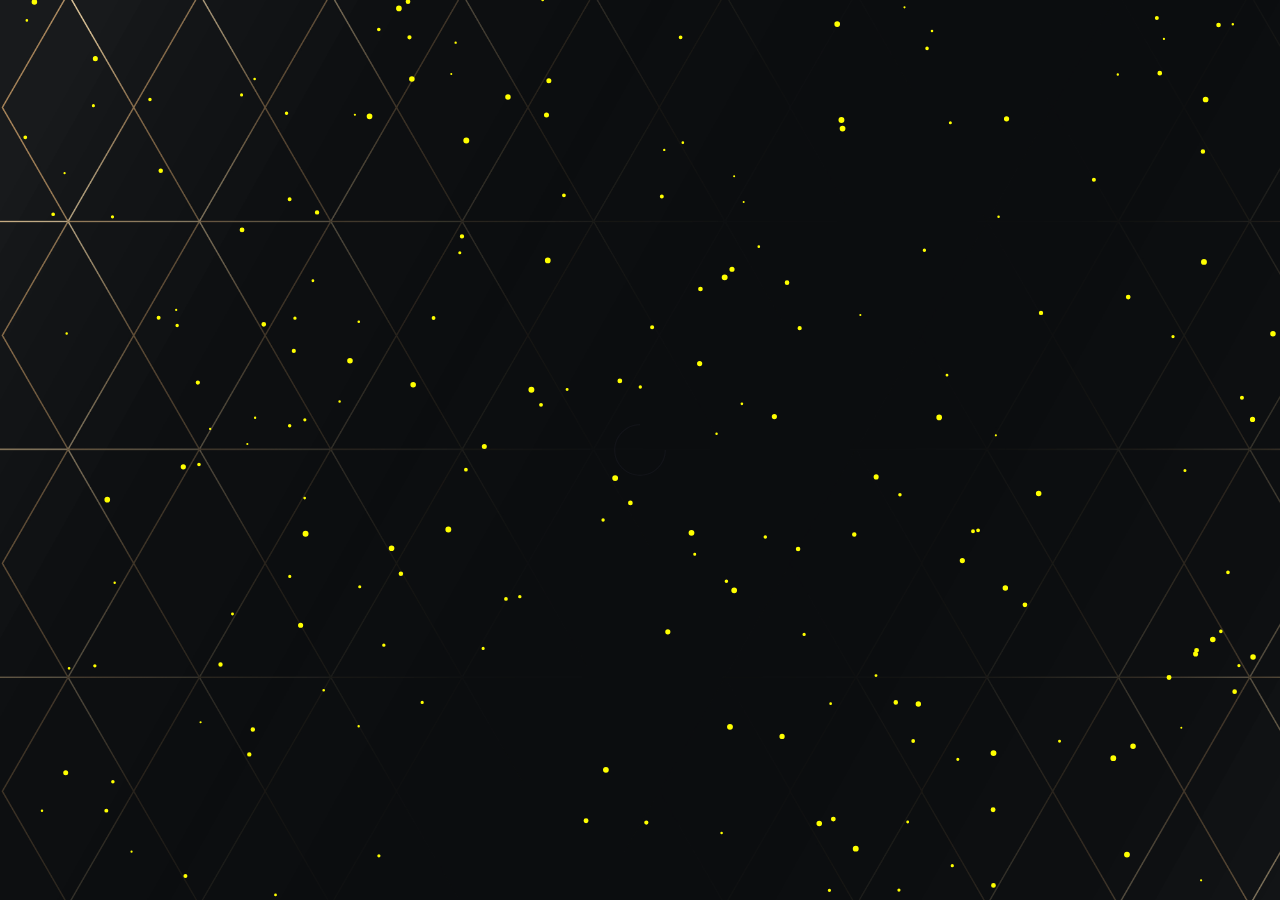
==== commit ca8ab4bc: "Merge branch 'main' of https://github.com/technical-council-nitt/ConclaveX" ====
--- a/Events/index.html
+++ b/Events/index.html
@@ -1,12 +1,7 @@
 <!DOCTYPE html>
-<!--
-	Ethereal by HTML5 UP
-	html5up.net | @ajlkn
-	Free for personal and commercial use under the CCA 3.0 license (html5up.net/license)
--->
 <html>
   <head>
-    <title>Ethereal by HTML5 UP</title>
+    <title>ConclaveX | Events</title>
     <meta charset="utf-8" />
     <meta
       name="viewport"
@@ -19,8 +14,13 @@
   </head>
   <body class="is-preload">
     <canvas id="canvas" style="z-index: 10;"></canvas>
+    <br><br><br><br>
     <!-- Page Wrapper -->
-    <div id="page-wrapper">
+    <div class="panel1">
+    <div id="page-wrapper" style="
+    padding-top: 0px;
+    padding-bottom: 0px;
+">
       
       <!-- Wrapper -->
       <div id="wrapper">
@@ -209,8 +209,10 @@
             </div>
           </div>
         </section>
-
-        <!-- Panel -->
+      </div>
+    </div>
+  </div>
+  <br><br>
                 <!-- Scripts -->
     <script src="../index.js"></script>
     <script src="assets/js/jquery.min.js"></script>
--- a/Events/assets/css/main.css
+++ b/Events/assets/css/main.css
@@ -112,6 +112,8 @@
 
 body {
   line-height: 1;
+  display: block !important;
+  overflow: auto !important;
 }
 
 ol,
@@ -4154,6 +4156,7 @@
   }
 }
 canvas {
+  display: block;
   background: #08233e13;
   position: fixed;
   top: 0;
@@ -4162,3 +4165,26 @@
   height: 100%;
   z-index: 20;
 }
+
+::-webkit-scrollbar {
+  width: 8px;
+}
+
+/* Track */
+::-webkit-scrollbar-thumb {
+  /* @apply rounded-lg bg-gray-600; */
+  border-radius: 0.5rem;
+  background-color: orange;
+}
+
+/* Handle */
+::-webkit-scrollbar-track {
+  background-color: rgb(20, 20, 20);
+}
+/* Handle on hover */
+::-webkit-scrollbar-thumb:hover {
+  /* @apply bg-gray-500 transition duration-200; */
+  /* background: rgba(80, 80, 80); */
+  background-color: rgb(255, 217, 0);
+  transition: 0.25s ease-in-out;
+}
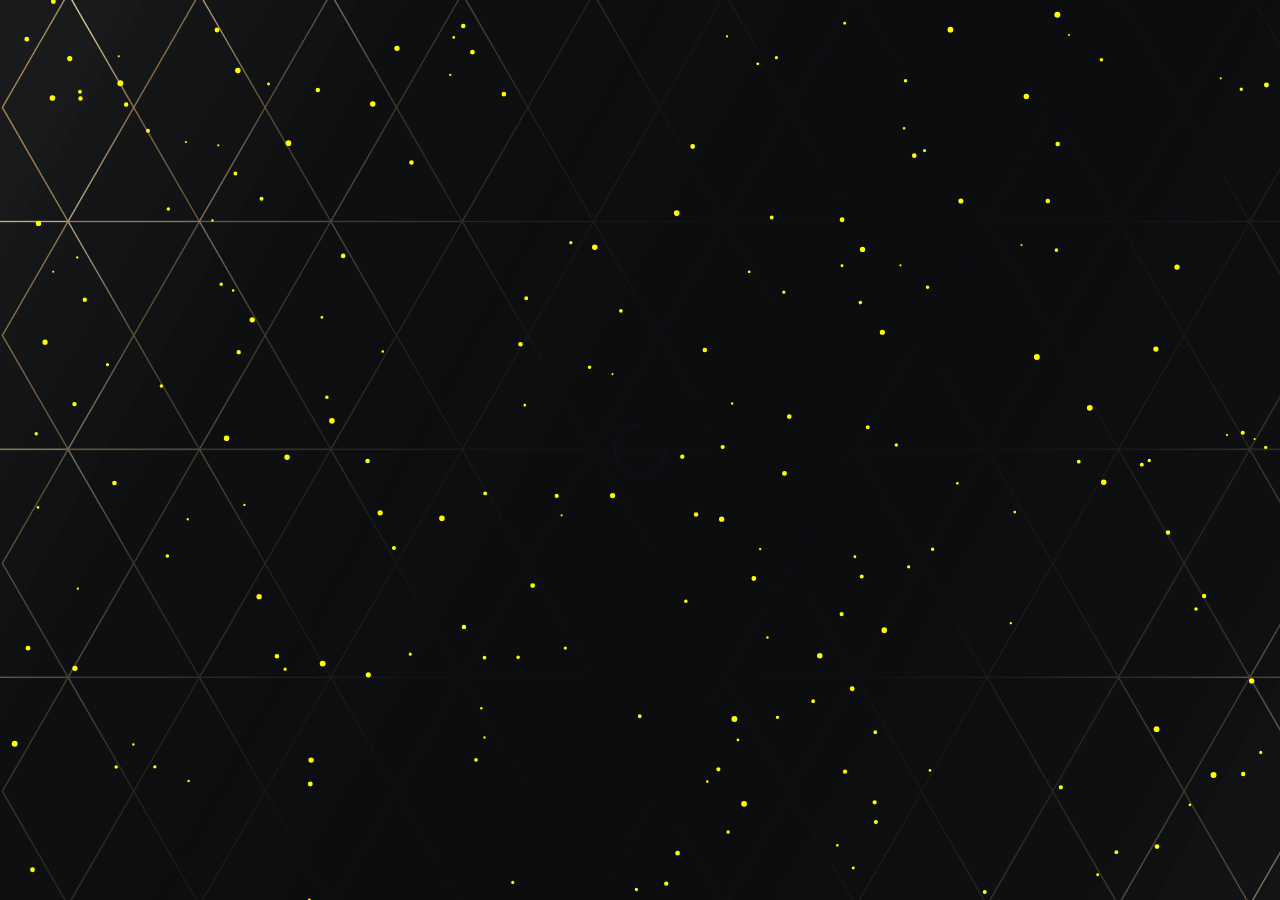
==== commit e28a4058: "Merge pull request #10 from technical-council-nitt/InProgress" ====
--- a/Events/index.html
+++ b/Events/index.html
@@ -33,10 +33,7 @@
               Events
             </h1>
             <p>
-              This is <strong>Ethereal</strong>, a free site template by AJ for
-              <a href="https://html5up.net">HTML5 UP</a>. It’s fully responsive,
-              built on HTML5 and CSS3, and released entirely for free under the
-              Creative Commons license. Hope you dig it :)
+              The annual inter-NIT technical symposium of NIT Trichy.
             </p>
             <ul class="actions">
               <li>
@@ -48,22 +45,152 @@
               </li>
             </ul>
           </div>
-          <div class="image filtered span-1-75" data-position="25% 25%">
-            <img src="images/pic01.jpg" alt="" />
-          </div>
         </section>
 
         <!-- Panel (Spotlight) -->
         <section class="panel spotlight medium right" id="first">
           <div class="content span-7">
-            <h2 class="major">Sed etiam aenean</h2>
-            <p>
-              Mauris et ligula arcu. Proin dapibus convallis accumsan. Lorem
-              maximus hendrerit orci, sit amet elementum massa hendrerit sed.
-              Donec et ullamcorper ligula. Suspendisse amet potenti. Ut pretium
-              libero eleifend euismod sed tristique. Quisque dictum magna risus,
-              id ultricies justo sagittis vitae. Sed id odio tempor, porttitor
-              elit amet, gravida hendrerit fringilla lorem ipsum dolor.
+            <h2 class="major">codeNITe AlgoCup</h2>
+            <h4>Spider R&D</h4>
+            <p>
+              Competitive Programming contest
+            </p>
+          </div>
+          <div class="image filtered tinted" data-position="top left">
+            <img src="images/image1.jpg" alt="" />
+          </div>
+        </section>
+        
+        <section class="panel spotlight medium right" id="first">
+          <div class="content span-7">
+            <h2 class="major">Startup Shipwreck</h2>
+            <h4>ECell NITT</h4>
+            <p>
+              The contestants will be given a scenario where they represent a company as its CEO, with pertinent details about the company and its workings. They will be given some ridiculous accusations from which they have to talk their way out with that in mind. Contestants can be judged based on how creative and funny their answer is, and the remaining observing participants can help the senators with more questions to bring down their competition. We can also ask the contestants to come in teams so that we wouldn’t have to develop many new scenarios.
+            </p>
+          </div>
+          <div class="image filtered tinted" data-position="top left">
+            <img src="images/pic02.jpg" alt="" />
+          </div>
+        </section>
+        
+        <section class="panel spotlight medium right" id="first">
+          <div class="content span-7">
+            <h2 class="major">VC Panic</h2>
+            <h4>ECell NITT</h4>
+            <p>This event aims to showcase the upcoming student startup ideas from NITT, which are being incubated with the help of ECell, NITT through its recently launched pre-incubation program, Headstart. Teams selected from Headstart will be asked to present their idea to the participants-the investors. The event will also provide a platform for student entrepreneurs from other NITs and NITT student entrepreneurs to meet, validate ideas and form meaningful connections! </p>
+          </div>
+          <div class="image filtered tinted" data-position="top left">
+            <img src="images/pic02.jpg" alt="" />
+          </div>
+        </section>
+
+        <section class="panel spotlight medium right" id="first">
+          <div class="content span-7">
+            <h2 class="major">Ideathon</h2>
+            <h4>WIN NITT</h4>
+            <p>
+              An opportunity for all innovative thinkers to showcase their problem-solving skills by brainstorming creative solutions to help build a more equal future and #BreakTheBias.
+            </p>
+          </div>
+          <div class="image filtered tinted" data-position="top left">
+            <img src="images/pic02.jpg" alt="" />
+          </div>
+        </section>
+        
+        <section class="panel spotlight medium right" id="first">
+          <div class="content span-7">
+            <h2 class="major">Research Dashboard e-Poster Presentation</h2>
+            <h4>IEEE</h4>
+
+            <p>
+              A poster presentation competition where researchers will be showcasing their work to research  groups and communities across NITs. The event  will be conducted in two streams - engineering and non-engineering.
+            </p>
+          </div>
+          <div class="image filtered tinted" data-position="top left">
+            <img src="images/pic02.jpg" alt="" />
+          </div>
+        </section>
+
+        <section class="panel spotlight medium right" id="first">
+          <div class="content span-7">
+            <h2 class="major">Innovations Fair</h2>
+            <h4>IEEE Student Branch</h4>
+
+            <p>
+              An event for researchers and students to showcase their innovations as a prototype/ model 
+            </p>
+          </div>
+          <div class="image filtered tinted" data-position="top left">
+            <img src="images/pic02.jpg" alt="" />
+          </div>
+        </section>
+
+        <section class="panel spotlight medium right" id="first">
+          <div class="content span-7">
+            <h2 class="major">Researchers Parley Panel Discussion</h2>
+            <h4>RSF NITT</h4>
+
+            <p>
+              An event where researchers will battle with words and ideas on topics relevant to the current research scenario.
+            </p>
+          </div>
+          <div class="image filtered tinted" data-position="top left">
+            <img src="images/pic02.jpg" alt="" />
+          </div>
+        </section>
+
+        <section class="panel spotlight medium right" id="first">
+          <div class="content span-7">
+            <h2 class="major">Gnarly Scout</h2>
+            <h4>RSF NITT</h4>
+
+            <p>
+              An information based foraging event  which puts to test the participating team's vocabulary and technical skills.
+            </p>
+          </div>
+          <div class="image filtered tinted" data-position="top left">
+            <img src="images/pic02.jpg" alt="" />
+          </div>
+        </section>
+
+        
+        
+        <section class="panel spotlight medium right" id="first">
+          <div class="content span-7">
+            <h2 class="major">NITT Designathon</h2>
+            <h4>Graphique</h4>
+
+            <p>
+              NITT DESIGNATHON is a 24-hour online hackathon for design students and developers who will become the next generation of UI and UX. It is an opportunity to compete against the best design students and developers across the country in a fast-paced environment and test your design thinking practices, management as well as collaboration skills. The teams will be responding to evolving needs and solving challenges in our community and beyond for creating resilience, hope, and inspiration.
+            </p>
+          </div>
+          <div class="image filtered tinted" data-position="top left">
+            <img src="images/pic02.jpg" alt="" />
+          </div>
+        </section>
+
+        <section class="panel spotlight medium right" id="first">
+          <div class="content span-7">
+            <h2 class="major">Code Character</h2>
+            <h4>Delta Force</h4>
+
+            <p>
+              A turn-based AI strategy programming contest, where each player is provided a fleet of bots that they can control using C++ code
+            </p>
+          </div>
+          <div class="image filtered tinted" data-position="top left">
+            <img src="images/pic02.jpg" alt="" />
+          </div>
+        </section>
+        
+        <section class="panel spotlight medium right" id="first">
+          <div class="content span-7">
+            <h2 class="major">Pitch Perfect</h2>
+            <h4>180 Degrees Consulting NIT Trichy</h4>
+
+            <p>
+              Pitch Perfect is a case study competition that tests the knowledge, creativity and presentation skills of the contestants. It will consist of 2 rounds, one qualifier and the final round. It will serve as an experience to structure and formulate one’s theoretical knowledge to solve real world problems. This is an effort to bring able, like-minded students under one platform where they can showcase their talents.
             </p>
           </div>
           <div class="image filtered tinted" data-position="top left">
@@ -72,7 +199,7 @@
         </section>
 
         <!-- Panel -->
-        <section class="panel color1">
+        <!-- <section class="panel color1">
           <div class="intro joined">
             <h2 class="major">Amet lorem</h2>
             <p>
@@ -119,7 +246,7 @@
         </section>
 
         <!-- Panel (Spotlight) -->
-        <section class="panel spotlight large left">
+        <!-- <section class="panel spotlight large left">
           <div class="content span-5">
             <h2 class="major">Magna amet tempus</h2>
             <p>
@@ -134,10 +261,10 @@
           <div class="image filtered tinted" data-position="top right">
             <img src="images/pic03.jpg" alt="" />
           </div>
-        </section>
+        </section> -->
 
         <!-- Panel -->
-        <section class="panel">
+        <!-- <section class="panel">
           <div class="intro color2">
             <h2 class="major">Elit integer</h2>
             <p>
@@ -147,10 +274,10 @@
               etiam.
             </p>
           </div>
-        </section>
+        </section> -->
 
         <!-- Panel -->
-        <section class="panel color4-alt">
+        <!-- <section class="panel color4-alt">
           <div class="intro color4">
             <h2 class="major">Contact</h2>
             <p>
@@ -208,7 +335,7 @@
               </ul>
             </div>
           </div>
-        </section>
+        </section> -->
       </div>
     </div>
   </div>
--- a/Events/assets/css/main.css
+++ b/Events/assets/css/main.css
@@ -984,7 +984,7 @@
 }
 
 .image.filtered:after {
-  background-image: url("../../images/overlay.png"),
+  background-image:
     linear-gradient(
       45deg,
       rgba(114, 97, 147, 0.25) 25%,
@@ -4160,7 +4160,7 @@
   background: #08233e13;
   position: fixed;
   top: 0;
-  right: 0;
+  right: 6;
   width: 100%;
   height: 100%;
   z-index: 20;
@@ -4169,12 +4169,13 @@
 ::-webkit-scrollbar {
   width: 8px;
 }
+
 
 /* Track */
 ::-webkit-scrollbar-thumb {
   /* @apply rounded-lg bg-gray-600; */
   border-radius: 0.5rem;
-  background-color: orange;
+  background-color: rgb(255, 187, 0);
 }
 
 /* Handle */
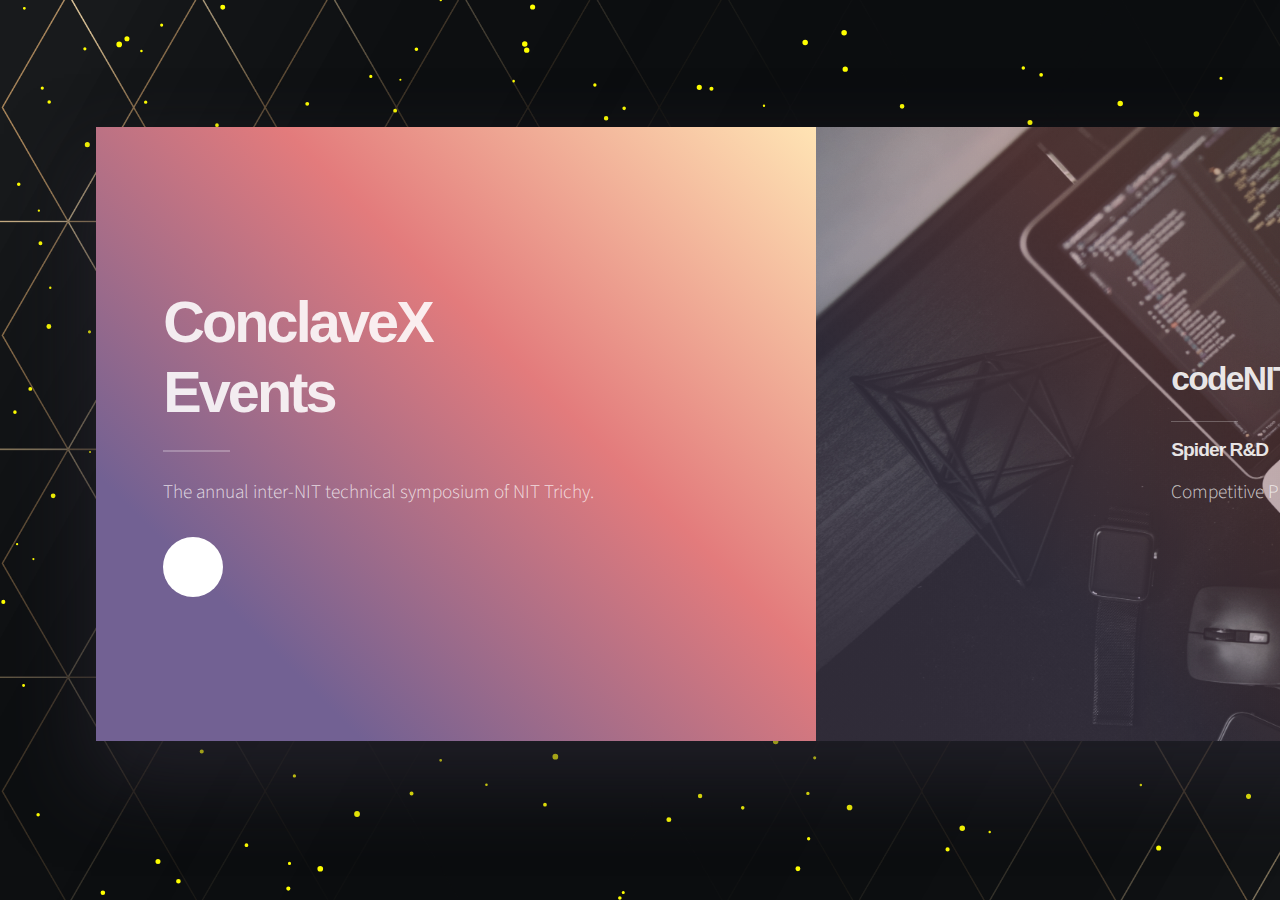
==== commit c183be6f: "Page Transition set to leaderboard and events" ====
--- a/Events/index.html
+++ b/Events/index.html
@@ -8,198 +8,230 @@
       content="width=device-width, initial-scale=1, user-scalable=no"
     />
     <link rel="stylesheet" href="assets/css/main.css" />
+    <link rel="stylesheet" href="../transitions.css" />
     <noscript
       ><link rel="stylesheet" href="assets/css/noscript.css"
     /></noscript>
   </head>
   <body class="is-preload">
-    <canvas id="canvas" style="z-index: 10;"></canvas>
-    <br><br><br><br>
+    <div class="transition transition-4 is-active"></div>
+    <canvas id="canvas" style="z-index: 10"></canvas>
+    <br /><br /><br /><br />
     <!-- Page Wrapper -->
     <div class="panel1">
-    <div id="page-wrapper" style="
-    padding-top: 0px;
-    padding-bottom: 0px;
-">
-      
-      <!-- Wrapper -->
-      <div id="wrapper">
-        <!-- <canvas id="canvas"></canvas> -->
-        <!-- Panel (Banner) -->
-        <section class="panel banner right">
-          <div class="content color0 span-3-75">
-            <h1 class="major">
-              ConclaveX<br />
-              Events
-            </h1>
-            <p>
-              The annual inter-NIT technical symposium of NIT Trichy.
-            </p>
-            <ul class="actions">
-              <li>
-                <a
-                  href="#first"
-                  class="button primary color1 circle icon solid fa-angle-right"
-                  >Next</a
-                >
-              </li>
-            </ul>
-          </div>
-        </section>
-
-        <!-- Panel (Spotlight) -->
-        <section class="panel spotlight medium right" id="first">
-          <div class="content span-7">
-            <h2 class="major">codeNITe AlgoCup</h2>
-            <h4>Spider R&D</h4>
-            <p>
-              Competitive Programming contest
-            </p>
-          </div>
-          <div class="image filtered tinted" data-position="top left">
-            <img src="images/image1.jpg" alt="" />
-          </div>
-        </section>
-        
-        <section class="panel spotlight medium right" id="first">
-          <div class="content span-7">
-            <h2 class="major">Startup Shipwreck</h2>
-            <h4>ECell NITT</h4>
-            <p>
-              The contestants will be given a scenario where they represent a company as its CEO, with pertinent details about the company and its workings. They will be given some ridiculous accusations from which they have to talk their way out with that in mind. Contestants can be judged based on how creative and funny their answer is, and the remaining observing participants can help the senators with more questions to bring down their competition. We can also ask the contestants to come in teams so that we wouldn’t have to develop many new scenarios.
-            </p>
-          </div>
-          <div class="image filtered tinted" data-position="top left">
-            <img src="images/pic02.jpg" alt="" />
-          </div>
-        </section>
-        
-        <section class="panel spotlight medium right" id="first">
-          <div class="content span-7">
-            <h2 class="major">VC Panic</h2>
-            <h4>ECell NITT</h4>
-            <p>This event aims to showcase the upcoming student startup ideas from NITT, which are being incubated with the help of ECell, NITT through its recently launched pre-incubation program, Headstart. Teams selected from Headstart will be asked to present their idea to the participants-the investors. The event will also provide a platform for student entrepreneurs from other NITs and NITT student entrepreneurs to meet, validate ideas and form meaningful connections! </p>
-          </div>
-          <div class="image filtered tinted" data-position="top left">
-            <img src="images/pic02.jpg" alt="" />
-          </div>
-        </section>
-
-        <section class="panel spotlight medium right" id="first">
-          <div class="content span-7">
-            <h2 class="major">Ideathon</h2>
-            <h4>WIN NITT</h4>
-            <p>
-              An opportunity for all innovative thinkers to showcase their problem-solving skills by brainstorming creative solutions to help build a more equal future and #BreakTheBias.
-            </p>
-          </div>
-          <div class="image filtered tinted" data-position="top left">
-            <img src="images/pic02.jpg" alt="" />
-          </div>
-        </section>
-        
-        <section class="panel spotlight medium right" id="first">
-          <div class="content span-7">
-            <h2 class="major">Research Dashboard e-Poster Presentation</h2>
-            <h4>IEEE</h4>
-
-            <p>
-              A poster presentation competition where researchers will be showcasing their work to research  groups and communities across NITs. The event  will be conducted in two streams - engineering and non-engineering.
-            </p>
-          </div>
-          <div class="image filtered tinted" data-position="top left">
-            <img src="images/pic02.jpg" alt="" />
-          </div>
-        </section>
-
-        <section class="panel spotlight medium right" id="first">
-          <div class="content span-7">
-            <h2 class="major">Innovations Fair</h2>
-            <h4>IEEE Student Branch</h4>
-
-            <p>
-              An event for researchers and students to showcase their innovations as a prototype/ model 
-            </p>
-          </div>
-          <div class="image filtered tinted" data-position="top left">
-            <img src="images/pic02.jpg" alt="" />
-          </div>
-        </section>
-
-        <section class="panel spotlight medium right" id="first">
-          <div class="content span-7">
-            <h2 class="major">Researchers Parley Panel Discussion</h2>
-            <h4>RSF NITT</h4>
-
-            <p>
-              An event where researchers will battle with words and ideas on topics relevant to the current research scenario.
-            </p>
-          </div>
-          <div class="image filtered tinted" data-position="top left">
-            <img src="images/pic02.jpg" alt="" />
-          </div>
-        </section>
-
-        <section class="panel spotlight medium right" id="first">
-          <div class="content span-7">
-            <h2 class="major">Gnarly Scout</h2>
-            <h4>RSF NITT</h4>
-
-            <p>
-              An information based foraging event  which puts to test the participating team's vocabulary and technical skills.
-            </p>
-          </div>
-          <div class="image filtered tinted" data-position="top left">
-            <img src="images/pic02.jpg" alt="" />
-          </div>
-        </section>
-
-        
-        
-        <section class="panel spotlight medium right" id="first">
-          <div class="content span-7">
-            <h2 class="major">NITT Designathon</h2>
-            <h4>Graphique</h4>
-
-            <p>
-              NITT DESIGNATHON is a 24-hour online hackathon for design students and developers who will become the next generation of UI and UX. It is an opportunity to compete against the best design students and developers across the country in a fast-paced environment and test your design thinking practices, management as well as collaboration skills. The teams will be responding to evolving needs and solving challenges in our community and beyond for creating resilience, hope, and inspiration.
-            </p>
-          </div>
-          <div class="image filtered tinted" data-position="top left">
-            <img src="images/pic02.jpg" alt="" />
-          </div>
-        </section>
-
-        <section class="panel spotlight medium right" id="first">
-          <div class="content span-7">
-            <h2 class="major">Code Character</h2>
-            <h4>Delta Force</h4>
-
-            <p>
-              A turn-based AI strategy programming contest, where each player is provided a fleet of bots that they can control using C++ code
-            </p>
-          </div>
-          <div class="image filtered tinted" data-position="top left">
-            <img src="images/pic02.jpg" alt="" />
-          </div>
-        </section>
-        
-        <section class="panel spotlight medium right" id="first">
-          <div class="content span-7">
-            <h2 class="major">Pitch Perfect</h2>
-            <h4>180 Degrees Consulting NIT Trichy</h4>
-
-            <p>
-              Pitch Perfect is a case study competition that tests the knowledge, creativity and presentation skills of the contestants. It will consist of 2 rounds, one qualifier and the final round. It will serve as an experience to structure and formulate one’s theoretical knowledge to solve real world problems. This is an effort to bring able, like-minded students under one platform where they can showcase their talents.
-            </p>
-          </div>
-          <div class="image filtered tinted" data-position="top left">
-            <img src="images/pic02.jpg" alt="" />
-          </div>
-        </section>
-
-        <!-- Panel -->
-        <!-- <section class="panel color1">
+      <div id="page-wrapper" style="padding-top: 0px; padding-bottom: 0px">
+        <!-- Wrapper -->
+        <div id="wrapper">
+          <!-- <canvas id="canvas"></canvas> -->
+          <!-- Panel (Banner) -->
+          <section class="panel banner right">
+            <div class="content color0 span-3-75">
+              <h1 class="major">
+                ConclaveX<br />
+                Events
+              </h1>
+              <p>The annual inter-NIT technical symposium of NIT Trichy.</p>
+              <ul class="actions">
+                <li>
+                  <a
+                    href="#first"
+                    class="button primary color1 circle icon solid fa-angle-right"
+                    >Next</a
+                  >
+                </li>
+              </ul>
+            </div>
+          </section>
+
+          <!-- Panel (Spotlight) -->
+          <section class="panel spotlight medium right" id="first">
+            <div class="content span-7">
+              <h2 class="major">codeNITe AlgoCup</h2>
+              <h4>Spider R&D</h4>
+              <p>Competitive Programming contest</p>
+            </div>
+            <div class="image filtered tinted" data-position="top left">
+              <img src="images/image1.jpg" alt="" />
+            </div>
+          </section>
+
+          <section class="panel spotlight medium right" id="first">
+            <div class="content span-7">
+              <h2 class="major">Startup Shipwreck</h2>
+              <h4>ECell NITT</h4>
+              <p>
+                The contestants will be given a scenario where they represent a
+                company as its CEO, with pertinent details about the company and
+                its workings. They will be given some ridiculous accusations
+                from which they have to talk their way out with that in mind.
+                Contestants can be judged based on how creative and funny their
+                answer is, and the remaining observing participants can help the
+                senators with more questions to bring down their competition. We
+                can also ask the contestants to come in teams so that we
+                wouldn’t have to develop many new scenarios.
+              </p>
+            </div>
+            <div class="image filtered tinted" data-position="top left">
+              <img src="images/pic02.jpg" alt="" />
+            </div>
+          </section>
+
+          <section class="panel spotlight medium right" id="first">
+            <div class="content span-7">
+              <h2 class="major">VC Panic</h2>
+              <h4>ECell NITT</h4>
+              <p>
+                This event aims to showcase the upcoming student startup ideas
+                from NITT, which are being incubated with the help of ECell,
+                NITT through its recently launched pre-incubation program,
+                Headstart. Teams selected from Headstart will be asked to
+                present their idea to the participants-the investors. The event
+                will also provide a platform for student entrepreneurs from
+                other NITs and NITT student entrepreneurs to meet, validate
+                ideas and form meaningful connections!
+              </p>
+            </div>
+            <div class="image filtered tinted" data-position="top left">
+              <img src="images/pic02.jpg" alt="" />
+            </div>
+          </section>
+
+          <section class="panel spotlight medium right" id="first">
+            <div class="content span-7">
+              <h2 class="major">Ideathon</h2>
+              <h4>WIN NITT</h4>
+              <p>
+                An opportunity for all innovative thinkers to showcase their
+                problem-solving skills by brainstorming creative solutions to
+                help build a more equal future and #BreakTheBias.
+              </p>
+            </div>
+            <div class="image filtered tinted" data-position="top left">
+              <img src="images/pic02.jpg" alt="" />
+            </div>
+          </section>
+
+          <section class="panel spotlight medium right" id="first">
+            <div class="content span-7">
+              <h2 class="major">Research Dashboard e-Poster Presentation</h2>
+              <h4>IEEE</h4>
+
+              <p>
+                A poster presentation competition where researchers will be
+                showcasing their work to research groups and communities across
+                NITs. The event will be conducted in two streams - engineering
+                and non-engineering.
+              </p>
+            </div>
+            <div class="image filtered tinted" data-position="top left">
+              <img src="images/pic02.jpg" alt="" />
+            </div>
+          </section>
+
+          <section class="panel spotlight medium right" id="first">
+            <div class="content span-7">
+              <h2 class="major">Innovations Fair</h2>
+              <h4>IEEE Student Branch</h4>
+
+              <p>
+                An event for researchers and students to showcase their
+                innovations as a prototype/ model
+              </p>
+            </div>
+            <div class="image filtered tinted" data-position="top left">
+              <img src="images/pic02.jpg" alt="" />
+            </div>
+          </section>
+
+          <section class="panel spotlight medium right" id="first">
+            <div class="content span-7">
+              <h2 class="major">Researchers Parley Panel Discussion</h2>
+              <h4>RSF NITT</h4>
+
+              <p>
+                An event where researchers will battle with words and ideas on
+                topics relevant to the current research scenario.
+              </p>
+            </div>
+            <div class="image filtered tinted" data-position="top left">
+              <img src="images/pic02.jpg" alt="" />
+            </div>
+          </section>
+
+          <section class="panel spotlight medium right" id="first">
+            <div class="content span-7">
+              <h2 class="major">Gnarly Scout</h2>
+              <h4>RSF NITT</h4>
+
+              <p>
+                An information based foraging event which puts to test the
+                participating team's vocabulary and technical skills.
+              </p>
+            </div>
+            <div class="image filtered tinted" data-position="top left">
+              <img src="images/pic02.jpg" alt="" />
+            </div>
+          </section>
+
+          <section class="panel spotlight medium right" id="first">
+            <div class="content span-7">
+              <h2 class="major">NITT Designathon</h2>
+              <h4>Graphique</h4>
+
+              <p>
+                NITT DESIGNATHON is a 24-hour online hackathon for design
+                students and developers who will become the next generation of
+                UI and UX. It is an opportunity to compete against the best
+                design students and developers across the country in a
+                fast-paced environment and test your design thinking practices,
+                management as well as collaboration skills. The teams will be
+                responding to evolving needs and solving challenges in our
+                community and beyond for creating resilience, hope, and
+                inspiration.
+              </p>
+            </div>
+            <div class="image filtered tinted" data-position="top left">
+              <img src="images/pic02.jpg" alt="" />
+            </div>
+          </section>
+
+          <section class="panel spotlight medium right" id="first">
+            <div class="content span-7">
+              <h2 class="major">Code Character</h2>
+              <h4>Delta Force</h4>
+
+              <p>
+                A turn-based AI strategy programming contest, where each player
+                is provided a fleet of bots that they can control using C++ code
+              </p>
+            </div>
+            <div class="image filtered tinted" data-position="top left">
+              <img src="images/pic02.jpg" alt="" />
+            </div>
+          </section>
+
+          <section class="panel spotlight medium right" id="first">
+            <div class="content span-7">
+              <h2 class="major">Pitch Perfect</h2>
+              <h4>180 Degrees Consulting NIT Trichy</h4>
+
+              <p>
+                Pitch Perfect is a case study competition that tests the
+                knowledge, creativity and presentation skills of the
+                contestants. It will consist of 2 rounds, one qualifier and the
+                final round. It will serve as an experience to structure and
+                formulate one’s theoretical knowledge to solve real world
+                problems. This is an effort to bring able, like-minded students
+                under one platform where they can showcase their talents.
+              </p>
+            </div>
+            <div class="image filtered tinted" data-position="top left">
+              <img src="images/pic02.jpg" alt="" />
+            </div>
+          </section>
+
+          <!-- Panel -->
+          <!-- <section class="panel color1">
           <div class="intro joined">
             <h2 class="major">Amet lorem</h2>
             <p>
@@ -246,7 +278,7 @@
         </section>
 
         <!-- Panel (Spotlight) -->
-        <!-- <section class="panel spotlight large left">
+          <!-- <section class="panel spotlight large left">
           <div class="content span-5">
             <h2 class="major">Magna amet tempus</h2>
             <p>
@@ -263,8 +295,8 @@
           </div>
         </section> -->
 
-        <!-- Panel -->
-        <!-- <section class="panel">
+          <!-- Panel -->
+          <!-- <section class="panel">
           <div class="intro color2">
             <h2 class="major">Elit integer</h2>
             <p>
@@ -276,8 +308,8 @@
           </div>
         </section> -->
 
-        <!-- Panel -->
-        <!-- <section class="panel color4-alt">
+          <!-- Panel -->
+          <!-- <section class="panel color4-alt">
           <div class="intro color4">
             <h2 class="major">Contact</h2>
             <p>
@@ -336,16 +368,24 @@
             </div>
           </div>
         </section> -->
+        </div>
       </div>
     </div>
-  </div>
-  <br><br>
-                <!-- Scripts -->
+    <br /><br />
+    <!-- Scripts -->
+    <script>
+      window.onload = function () {
+        document.body.classList.remove("is-preload");
+        const transition_el = document.querySelector(".transition");
+        setTimeout(() => {
+          transition_el.classList.remove("is-active");
+        }, 500);
+      };
+    </script>
     <script src="../index.js"></script>
     <script src="assets/js/jquery.min.js"></script>
     <script src="assets/js/browser.min.js"></script>
     <script src="assets/js/breakpoints.min.js"></script>
     <script src="assets/js/main.js"></script>
-    
   </body>
 </html>
--- a/Events/assets/css/main.css
+++ b/Events/assets/css/main.css
@@ -984,13 +984,12 @@
 }
 
 .image.filtered:after {
-  background-image:
-    linear-gradient(
-      45deg,
-      rgba(114, 97, 147, 0.25) 25%,
-      rgba(227, 123, 124, 0.25) 50%,
-      rgba(255, 228, 180, 0.25)
-    );
+  background-image: linear-gradient(
+    45deg,
+    rgba(114, 97, 147, 0.25) 25%,
+    rgba(227, 123, 124, 0.25) 50%,
+    rgba(255, 228, 180, 0.25)
+  );
   background-size: 128px 128px, auto;
   pointer-events: none;
   content: "";
@@ -4167,9 +4166,8 @@
 }
 
 ::-webkit-scrollbar {
-  width: 8px;
-}
-
+  height: 8px;
+}
 
 /* Track */
 ::-webkit-scrollbar-thumb {
--- a/transitions.css
+++ b/transitions.css
@@ -0,0 +1,77 @@
+.transition-1 {
+  position: fixed;
+  top: 0;
+  left: 0;
+  left: 0;
+  right: 0;
+  bottom: 0;
+  z-index: 101;
+  background-color: rgb(12, 11, 11);
+  opacity: 0;
+  pointer-events: none;
+  transition: 0.5s ease-out;
+}
+
+.transition-1.is-active {
+  opacity: 1;
+  pointer-events: all;
+}
+
+.transition-2 {
+  position: fixed;
+  top: 0;
+  left: -100%;
+  width: 100%;
+  bottom: 0;
+  z-index: 101;
+  background-color: rgb(12, 11, 11);
+  /* opacity: 0; */
+  /* pointer-events: none; */
+  transition: 0.5s ease-out;
+}
+
+.transition-2.is-active {
+  /* opacity: 1; */
+  /* pointer-events: all; */
+  left: 0px;
+}
+
+.transition-3 {
+  position: fixed;
+  top: 100%;
+  left: 0;
+  right: 0;
+  height: 100%;
+  z-index: 101;
+  background-color: rgb(12, 11, 11);
+  /* opacity: 0; */
+  /* pointer-events: none; */
+  transition: 0.5s ease-out;
+}
+
+.transition-3.is-active {
+  /* opacity: 1; */
+  /* pointer-events: all; */
+  /* left: 0px; */
+  top: 0;
+}
+
+.transition-4 {
+  position: fixed;
+  bottom: 100%;
+  left: 0;
+  right: 0;
+  height: 100%;
+  z-index: 101;
+  background-color: rgb(12, 11, 11);
+  /* opacity: 0; */
+  /* pointer-events: none; */
+  transition: 0.5s ease-out;
+}
+
+.transition-4.is-active {
+  /* opacity: 1; */
+  /* pointer-events: all; */
+  /* left: 0px; */
+  bottom: 0;
+}
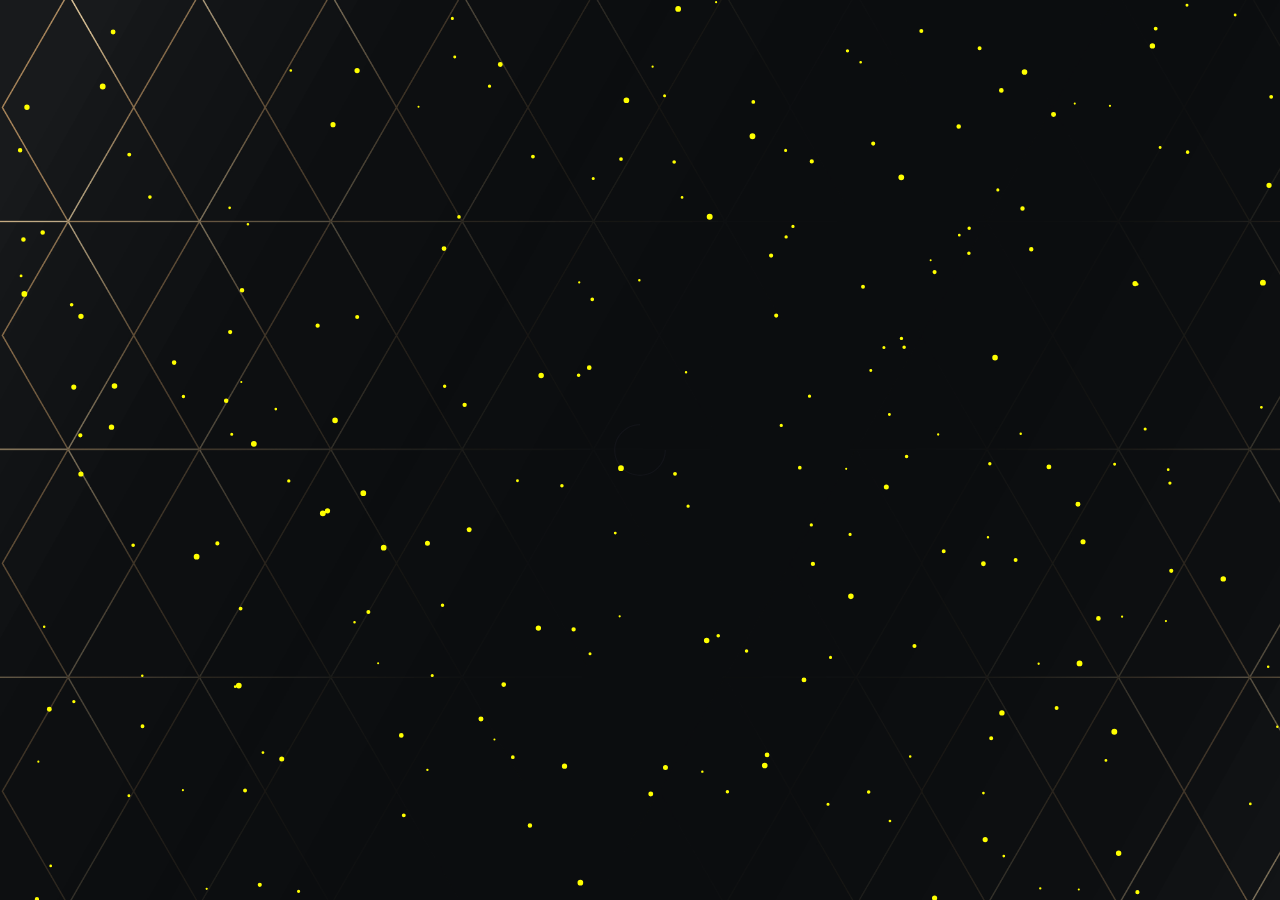
==== commit 6e378e15: "Merge pull request #11 from shankarjp/InProgress" ====
--- a/Events/index.html
+++ b/Events/index.html
@@ -8,230 +8,344 @@
       content="width=device-width, initial-scale=1, user-scalable=no"
     />
     <link rel="stylesheet" href="assets/css/main.css" />
-    <link rel="stylesheet" href="../transitions.css" />
     <noscript
       ><link rel="stylesheet" href="assets/css/noscript.css"
     /></noscript>
   </head>
   <body class="is-preload">
-    <div class="transition transition-4 is-active"></div>
-    <canvas id="canvas" style="z-index: 10"></canvas>
-    <br /><br /><br /><br />
+    <canvas id="canvas" style="z-index: 10;"></canvas>
+    <br><br><br><br>
     <!-- Page Wrapper -->
     <div class="panel1">
-      <div id="page-wrapper" style="padding-top: 0px; padding-bottom: 0px">
-        <!-- Wrapper -->
-        <div id="wrapper">
-          <!-- <canvas id="canvas"></canvas> -->
-          <!-- Panel (Banner) -->
-          <section class="panel banner right">
-            <div class="content color0 span-3-75">
-              <h1 class="major">
-                ConclaveX<br />
-                Events
-              </h1>
-              <p>The annual inter-NIT technical symposium of NIT Trichy.</p>
-              <ul class="actions">
-                <li>
-                  <a
-                    href="#first"
-                    class="button primary color1 circle icon solid fa-angle-right"
-                    >Next</a
-                  >
-                </li>
-              </ul>
-            </div>
-          </section>
-
-          <!-- Panel (Spotlight) -->
-          <section class="panel spotlight medium right" id="first">
-            <div class="content span-7">
-              <h2 class="major">codeNITe AlgoCup</h2>
-              <h4>Spider R&D</h4>
-              <p>Competitive Programming contest</p>
-            </div>
-            <div class="image filtered tinted" data-position="top left">
+    <div id="page-wrapper" style="
+    padding-top: 0px;
+    padding-bottom: 0px;
+">
+      
+      <!-- Wrapper -->
+      <div id="wrapper">
+        <!-- <canvas id="canvas"></canvas> -->
+        <!-- Panel (Banner) -->
+        <section class="panel banner right">
+          <div class="content color0 span-3-75">
+            <h1 class="major">
+              ConclaveX<br />
+              Events
+            </h1>
+            <p>
+              The annual inter-NIT technical symposium of NIT Trichy.
+            </p>
+            <ul class="actions">
+              <li>
+                <a
+                  href="#first"
+                  class="button primary color1 circle icon solid fa-angle-right"
+                  >Next</a
+                >
+              </li>
+            </ul>
+          </div>
+        </section>
+
+        <!-- Panel (Spotlight) -->
+        <section class="panel spotlight medium right" style="background: rgba(0, 0, 0, 1)" id="first">
+          <div class="content span-7">
+            <h2 class="major">codeNITe AlgoCup</h2>
+            <h4>Spider R&D</h4>
+            <p>
+              Competitive Programming Contest involves the host presenting a set of logical or mathematical problems, to the contestants, and they are required to write computer programs capable of solving each problem.
+            </p>
+
+            <div class="button-group">
+              <a href="/">
+                <button class="doc-btn">
+                  Details
+                </button>
+              </a>
+              <a href="/">
+                <button class="reg-btn">
+                  Register
+                </button>
+              </a>
+              
+            </div>
+          </div>
+          <div class="image filtered tinted" style="filter: brightness(0.5);" data-position="top left">
               <img src="images/image1.jpg" alt="" />
-            </div>
-          </section>
-
-          <section class="panel spotlight medium right" id="first">
-            <div class="content span-7">
-              <h2 class="major">Startup Shipwreck</h2>
-              <h4>ECell NITT</h4>
-              <p>
-                The contestants will be given a scenario where they represent a
-                company as its CEO, with pertinent details about the company and
-                its workings. They will be given some ridiculous accusations
-                from which they have to talk their way out with that in mind.
-                Contestants can be judged based on how creative and funny their
-                answer is, and the remaining observing participants can help the
-                senators with more questions to bring down their competition. We
-                can also ask the contestants to come in teams so that we
-                wouldn’t have to develop many new scenarios.
-              </p>
-            </div>
-            <div class="image filtered tinted" data-position="top left">
-              <img src="images/pic02.jpg" alt="" />
-            </div>
-          </section>
-
-          <section class="panel spotlight medium right" id="first">
-            <div class="content span-7">
-              <h2 class="major">VC Panic</h2>
-              <h4>ECell NITT</h4>
-              <p>
-                This event aims to showcase the upcoming student startup ideas
-                from NITT, which are being incubated with the help of ECell,
-                NITT through its recently launched pre-incubation program,
-                Headstart. Teams selected from Headstart will be asked to
-                present their idea to the participants-the investors. The event
-                will also provide a platform for student entrepreneurs from
-                other NITs and NITT student entrepreneurs to meet, validate
-                ideas and form meaningful connections!
-              </p>
-            </div>
-            <div class="image filtered tinted" data-position="top left">
-              <img src="images/pic02.jpg" alt="" />
-            </div>
-          </section>
-
-          <section class="panel spotlight medium right" id="first">
-            <div class="content span-7">
-              <h2 class="major">Ideathon</h2>
-              <h4>WIN NITT</h4>
-              <p>
-                An opportunity for all innovative thinkers to showcase their
-                problem-solving skills by brainstorming creative solutions to
-                help build a more equal future and #BreakTheBias.
-              </p>
-            </div>
-            <div class="image filtered tinted" data-position="top left">
-              <img src="images/pic02.jpg" alt="" />
-            </div>
-          </section>
-
-          <section class="panel spotlight medium right" id="first">
-            <div class="content span-7">
-              <h2 class="major">Research Dashboard e-Poster Presentation</h2>
-              <h4>IEEE</h4>
-
-              <p>
-                A poster presentation competition where researchers will be
-                showcasing their work to research groups and communities across
-                NITs. The event will be conducted in two streams - engineering
-                and non-engineering.
-              </p>
-            </div>
-            <div class="image filtered tinted" data-position="top left">
-              <img src="images/pic02.jpg" alt="" />
-            </div>
-          </section>
-
-          <section class="panel spotlight medium right" id="first">
-            <div class="content span-7">
-              <h2 class="major">Innovations Fair</h2>
-              <h4>IEEE Student Branch</h4>
-
-              <p>
-                An event for researchers and students to showcase their
-                innovations as a prototype/ model
-              </p>
-            </div>
-            <div class="image filtered tinted" data-position="top left">
-              <img src="images/pic02.jpg" alt="" />
-            </div>
-          </section>
-
-          <section class="panel spotlight medium right" id="first">
-            <div class="content span-7">
-              <h2 class="major">Researchers Parley Panel Discussion</h2>
-              <h4>RSF NITT</h4>
-
-              <p>
-                An event where researchers will battle with words and ideas on
-                topics relevant to the current research scenario.
-              </p>
-            </div>
-            <div class="image filtered tinted" data-position="top left">
-              <img src="images/pic02.jpg" alt="" />
-            </div>
-          </section>
-
-          <section class="panel spotlight medium right" id="first">
-            <div class="content span-7">
-              <h2 class="major">Gnarly Scout</h2>
-              <h4>RSF NITT</h4>
-
-              <p>
-                An information based foraging event which puts to test the
-                participating team's vocabulary and technical skills.
-              </p>
-            </div>
-            <div class="image filtered tinted" data-position="top left">
-              <img src="images/pic02.jpg" alt="" />
-            </div>
-          </section>
-
-          <section class="panel spotlight medium right" id="first">
-            <div class="content span-7">
-              <h2 class="major">NITT Designathon</h2>
-              <h4>Graphique</h4>
-
-              <p>
-                NITT DESIGNATHON is a 24-hour online hackathon for design
-                students and developers who will become the next generation of
-                UI and UX. It is an opportunity to compete against the best
-                design students and developers across the country in a
-                fast-paced environment and test your design thinking practices,
-                management as well as collaboration skills. The teams will be
-                responding to evolving needs and solving challenges in our
-                community and beyond for creating resilience, hope, and
-                inspiration.
-              </p>
-            </div>
-            <div class="image filtered tinted" data-position="top left">
-              <img src="images/pic02.jpg" alt="" />
-            </div>
-          </section>
-
-          <section class="panel spotlight medium right" id="first">
-            <div class="content span-7">
-              <h2 class="major">Code Character</h2>
-              <h4>Delta Force</h4>
-
-              <p>
-                A turn-based AI strategy programming contest, where each player
-                is provided a fleet of bots that they can control using C++ code
-              </p>
-            </div>
-            <div class="image filtered tinted" data-position="top left">
-              <img src="images/pic02.jpg" alt="" />
-            </div>
-          </section>
-
-          <section class="panel spotlight medium right" id="first">
-            <div class="content span-7">
-              <h2 class="major">Pitch Perfect</h2>
-              <h4>180 Degrees Consulting NIT Trichy</h4>
-
-              <p>
-                Pitch Perfect is a case study competition that tests the
-                knowledge, creativity and presentation skills of the
-                contestants. It will consist of 2 rounds, one qualifier and the
-                final round. It will serve as an experience to structure and
-                formulate one’s theoretical knowledge to solve real world
-                problems. This is an effort to bring able, like-minded students
-                under one platform where they can showcase their talents.
-              </p>
-            </div>
-            <div class="image filtered tinted" data-position="top left">
-              <img src="images/pic02.jpg" alt="" />
-            </div>
-          </section>
-
-          <!-- Panel -->
-          <!-- <section class="panel color1">
+            
+          </div>
+        </section>
+        
+        <section class="panel spotlight medium right" id="first">
+          <div class="content span-7">
+            <h2 class="major">Startup Shipwreck</h2>
+            <h4>ECell NITT</h4>
+            <p>
+              The contestants will be given a scenario where they represent a company as its CEO, with pertinent details about the company and its workings. They will be given some ridiculous accusations from which they have to talk their way out with that in mind.
+            </p>
+            <div class="button-group">
+              <a href="/">
+                <button class="doc-btn">
+                  Details
+                </button>
+              </a>
+              <a href="/">
+                <button class="reg-btn">
+                  Register
+                </button>
+              </a>
+              
+            </div>
+          </div>
+          <div class="image filtered tinted" style="filter: brightness(0.4);" data-position="top left">
+            <img src="images/image2.jpg" alt="" />
+          </div>
+        </section>
+        
+        <section class="panel spotlight medium right" id="first">
+          <div class="content span-7">
+            <h2 class="major">VC Panic</h2>
+            <h4>ECell NITT</h4>
+            <p>This event aims to showcase the upcoming student startup ideas from NITT, which are being incubated with the help of ECell, NITT through its recently launched pre-incubation program, Headstart. Teams selected from Headstart will be asked to present their idea to the participants-the investors. </p>
+            <div class="button-group">
+              <a href="/">
+                <button class="doc-btn">
+                  Details
+                </button>
+              </a>
+              <a href="/">
+                <button class="reg-btn">
+                  Register
+                </button>
+              </a>
+              
+            </div>
+          </div>
+          <div class="image filtered tinted" style="filter: brightness(0.4);" data-position="top left">
+            <img src="images/image3.jpg" alt="" />
+          </div>
+        </section>
+
+        <section class="panel spotlight medium right" id="first">
+          <div class="content span-7">
+            <h2 class="major">Ideathon</h2>
+            <h4>WIN NITT</h4>
+            <p>
+              An opportunity for all innovative thinkers to showcase their problem-solving skills by brainstorming creative solutions to help build a more equal future. 
+              A brainstorming session involves people meeting, to discuss, draw out, explain, and write down ideas to solve problems or to create something new.
+            </p>
+            <div class="button-group">
+              <a href="/">
+                <button class="doc-btn">
+                  Details
+                </button>
+              </a>
+              <a href="/">
+                <button class="reg-btn">
+                  Register
+                </button>
+              </a>
+              
+            </div>
+          </div>
+          <div class="image filtered tinted" style="filter: brightness(0.4);" data-position="top left">
+            <img src="images/image4.jpg" alt="" />
+          </div>
+        </section>
+        
+        <section class="panel spotlight medium right" id="first">
+          <div class="content span-7">
+            <h2 class="major">Research Dashboard e-Poster Presentation</h2>
+            <h4>IEEE</h4>
+
+            <p>
+              A poster presentation competition where researchers will be showcasing their work to research  groups and communities across NITs. The event  will be conducted in two streams - engineering and non-engineering. The information is presented in a way that places the meaning of the text ahead of the style that it is presented in.
+            </p>
+            <div class="button-group">
+              <a href="/">
+                <button class="doc-btn">
+                  Details
+                </button>
+              </a>
+              <a href="/">
+                <button class="reg-btn">
+                  Register
+                </button>
+              </a>
+              
+            </div>
+          </div>
+          <div class="image filtered tinted" style="filter: brightness(0.4);" data-position="top left">
+            <img src="images/image5.jpg" alt="" />
+          </div>
+        </section>
+
+        <section class="panel spotlight medium right" id="first">
+          <div class="content span-7">
+            <h2 class="major">Innovations Fair</h2>
+            <h4>IEEE Student Branch</h4>
+
+            <p>
+              An event for researchers and students to showcase their innovations as a prototype/ model. This refers to the process that an individual or organization undertakes to conceptualize brand new products, processes, and ideas, or to approach existing products, processes, and ideas in new ways.
+            </p>
+            <div class="button-group">
+              <a href="/">
+                <button class="doc-btn">
+                  Details
+                </button>
+              </a>
+              <a href="/">
+                <button class="reg-btn">
+                  Register
+                </button>
+              </a>
+              
+            </div>
+          </div>
+          <div class="image filtered tinted" style="filter: brightness(0.4);" data-position="top left">
+            <img src="images/image6.jpg" alt="" />
+          </div>
+        </section>
+
+        <section class="panel spotlight medium right" id="first">
+          <div class="content span-7">
+            <h2 class="major">Researchers Parley Panel Discussion</h2>
+            <h4>RSF NITT</h4>
+
+            <p>
+              An event where researchers will battle with words and ideas on topics relevant to the current research scenario. Involves a group of people gathered to discuss a topic in front of an audience, typically at scientific, business, or academic conferences, fan conventions, and on television shows.
+            </p>
+            <div class="button-group">
+              <a href="/">
+                <button class="doc-btn">
+                  Details
+                </button>
+              </a>
+              <a href="/">
+                <button class="reg-btn">
+                  Register
+                </button>
+              </a>
+              
+            </div>
+          </div>
+          <div class="image filtered tinted" style="filter: brightness(0.4);" data-position="top left">
+            <img src="images/image7.jpg" alt="" />
+          </div>
+        </section>
+
+        <section class="panel spotlight medium right" id="first">
+          <div class="content span-7">
+            <h2 class="major">Gnarly Scout</h2>
+            <h4>RSF NITT</h4>
+
+            <p>
+              An information based foraging event  which puts to test the participating team's vocabulary and technical skills. Another word for a schedule, agenda, or program. A detailed event itinerary can be created for attendees or team briefings to outline the flow of the event.
+            </p>
+            <div class="button-group">
+              <a href="/">
+                <button class="doc-btn">
+                  Details
+                </button>
+              </a>
+              <a href="/">
+                <button class="reg-btn">
+                  Register
+                </button>
+              </a>
+              
+            </div>
+          </div>
+          <div class="image filtered tinted" style="filter: brightness(0.4);" data-position="top left">
+            <img src="images/image8.jpg" alt="" />
+          </div>
+        </section>
+
+        
+        
+        <section class="panel spotlight medium right" id="first">
+          <div class="content span-7">
+            <h2 class="major">NITT Designathon</h2>
+            <h4>Graphique</h4>
+
+            <p>
+              NITT DESIGNATHON is a 24-hour online hackathon for design students and developers who will become the next generation of UI and UX. It is an opportunity to compete against the best design students and developers across the country in a fast-paced environment and test your design thinking practices, management as well as collaboration skills.
+            </p>
+            <div class="button-group">
+              <a href="/">
+                <button class="doc-btn">
+                  Details
+                </button>
+              </a>
+              <a href="/">
+                <button class="reg-btn">
+                  Register
+                </button>
+              </a>
+              
+            </div>
+          </div>
+          <div class="image filtered tinted" style="filter: brightness(0.4);" data-position="top left">
+            <img src="images/image9.jpg" alt="" />
+          </div>
+        </section>
+
+        <section class="panel spotlight medium right" id="first">
+          <div class="content span-7">
+            <h2 class="major">Code Character</h2>
+            <h4>Delta Force</h4>
+
+            <p>
+              A turn-based AI strategy programming contest, where each player is provided a fleet of bots that they can control using C++ code. This is because C++ uses a range of paradigms.
+            </p>
+            <div class="button-group">
+              <a href="/">
+                <button class="doc-btn">
+                  Details
+                </button>
+              </a>
+              <a href="/">
+                <button class="reg-btn">
+                  Register
+                </button>
+              </a>
+              
+            </div>
+          </div>
+          <div class="image filtered tinted" style="filter: brightness(0.4);" data-position="top left">
+            <img src="images/image10.jpg" alt="" />
+          </div>
+        </section>
+        
+        <section class="panel spotlight medium right" id="first">
+          <div class="content span-7">
+            <h2 class="major">Pitch Perfect</h2>
+            <h4>180 Degrees Consulting NIT Trichy</h4>
+
+            <p>
+              Pitch Perfect is a case study competition that tests the knowledge, creativity and presentation skills of the contestants. It will consist of 2 rounds, one qualifier and the final round. It will serve as an experience to structure and formulate one’s theoretical knowledge to solve real world problems.
+            </p>
+            <div class="button-group">
+              <a href="/">
+                <button class="doc-btn">
+                  Details
+                </button>
+              </a>
+              <a href="/">
+                <button class="reg-btn">
+                  Register
+                </button>
+              </a>
+              
+            </div>
+          </div>
+          <div class="image filtered tinted" style="filter: brightness(0.4);" data-position="top left">
+            <img src="images/image11.jpg" alt="" />
+          </div>
+        </section>
+
+        <!-- Panel -->
+        <!-- <section class="panel color1">
           <div class="intro joined">
             <h2 class="major">Amet lorem</h2>
             <p>
@@ -278,7 +392,7 @@
         </section>
 
         <!-- Panel (Spotlight) -->
-          <!-- <section class="panel spotlight large left">
+        <!-- <section class="panel spotlight large left">
           <div class="content span-5">
             <h2 class="major">Magna amet tempus</h2>
             <p>
@@ -295,8 +409,8 @@
           </div>
         </section> -->
 
-          <!-- Panel -->
-          <!-- <section class="panel">
+        <!-- Panel -->
+        <!-- <section class="panel">
           <div class="intro color2">
             <h2 class="major">Elit integer</h2>
             <p>
@@ -308,8 +422,8 @@
           </div>
         </section> -->
 
-          <!-- Panel -->
-          <!-- <section class="panel color4-alt">
+        <!-- Panel -->
+        <!-- <section class="panel color4-alt">
           <div class="intro color4">
             <h2 class="major">Contact</h2>
             <p>
@@ -368,24 +482,16 @@
             </div>
           </div>
         </section> -->
-        </div>
       </div>
     </div>
-    <br /><br />
-    <!-- Scripts -->
-    <script>
-      window.onload = function () {
-        document.body.classList.remove("is-preload");
-        const transition_el = document.querySelector(".transition");
-        setTimeout(() => {
-          transition_el.classList.remove("is-active");
-        }, 500);
-      };
-    </script>
+  </div>
+  <br><br>
+                <!-- Scripts -->
     <script src="../index.js"></script>
     <script src="assets/js/jquery.min.js"></script>
     <script src="assets/js/browser.min.js"></script>
     <script src="assets/js/breakpoints.min.js"></script>
     <script src="assets/js/main.js"></script>
+    
   </body>
 </html>
--- a/Events/assets/css/main.css
+++ b/Events/assets/css/main.css
@@ -418,6 +418,8 @@
 
 p {
   margin: 0 0 1.5rem 0;
+  font-size: 1.35rem;
+  font-weight: 500;
 }
 
 body.is-ie p {
@@ -479,7 +481,7 @@
 }
 
 h2 {
-  font-size: 1.75rem;
+  font-size: 2.5rem;
   line-height: 1.2;
 }
 
@@ -504,7 +506,7 @@
 }
 
 h4 {
-  font-size: 1rem;
+  font-size: 1.4rem;
 }
 
 h5 {
@@ -984,12 +986,12 @@
 }
 
 .image.filtered:after {
-  background-image: linear-gradient(
+  /* background-image: linear-gradient(
     45deg,
     rgba(114, 97, 147, 0.25) 25%,
     rgba(227, 123, 124, 0.25) 50%,
     rgba(255, 228, 180, 0.25)
-  );
+  ); */
   background-size: 128px 128px, auto;
   pointer-events: none;
   content: "";
@@ -1003,14 +1005,14 @@
 }
 
 .image.filtered.tinted:after {
-  background-image: url("../../images/overlay.png"),
+  /* background-image: url("../../images/overlay.png"),
     linear-gradient(
       45deg,
       rgba(114, 97, 147, 0.25) 25%,
       rgba(227, 123, 124, 0.25) 50%,
       rgba(255, 228, 180, 0.25)
     ),
-    linear-gradient(0deg, rgba(0, 0, 0, 0.125), rgba(0, 0, 0, 0.125));
+    linear-gradient(0deg, rgba(0, 0, 0, 0.125), rgba(0, 0, 0, 0.125)); */
   background-size: 128px 128px, auto, auto;
 }
 
@@ -1978,7 +1980,7 @@
   left: 0;
   width: 100%;
   height: 100%;
-  background-color: rgba(46, 43, 55, 0.875);
+  background-color: rgba(27, 27, 27, 0.875);
   opacity: 0;
   outline: 0;
   visibility: none;
@@ -2301,7 +2303,7 @@
   -webkit-align-items: -webkit-stretch;
   -ms-align-items: -ms-stretch;
   align-items: stretch;
-  height: 100%;
+  height: 120%;
   overflow-x: hidden;
   overflow-y: auto;
 }
@@ -2318,99 +2320,93 @@
 }
 
 .panel > *.color1 {
-  background-image: url("../../images/overlay.png"),
+  /* background-image: url("../../images/overlay.png");
     linear-gradient(
       45deg,
       rgba(114, 97, 147, 0.25) 25%,
       rgba(227, 123, 124, 0.25) 50%,
       rgba(255, 228, 180, 0.25)
-    );
+    ); */
   background-size: 128px 128px, auto;
-  background-color: #726193;
+  background-color: #111111;
 }
 
 .panel > *.color2 {
-  background-image: url("../../images/overlay.png"),
+  /* background-image: url("../../images/overlay.png");
     linear-gradient(
       45deg,
       rgba(114, 97, 147, 0.25) 25%,
       rgba(227, 123, 124, 0.25) 50%,
       rgba(255, 228, 180, 0.25)
-    );
+    ); */
   background-size: 128px 128px, auto;
   background-color: #e37b7c;
 }
 
 .panel > *.color3 {
-  background-image: url("../../images/overlay.png"),
+  /* background-image: url("../../images/overlay.png"); */
+  background-size: 128px 128px, auto;
+  background-color: #ffe4b4;
+}
+
+.panel > *.color4 {
+  /* background-image: url("../../images/overlay.png");
     linear-gradient(
       45deg,
       rgba(114, 97, 147, 0.25) 25%,
       rgba(227, 123, 124, 0.25) 50%,
       rgba(255, 228, 180, 0.25)
-    );
+    ); */
   background-size: 128px 128px, auto;
-  background-color: #ffe4b4;
-}
-
-.panel > *.color4 {
-  background-image: url("../../images/overlay.png"),
-    linear-gradient(
-      45deg,
-      rgba(114, 97, 147, 0.25) 25%,
-      rgba(227, 123, 124, 0.25) 50%,
-      rgba(255, 228, 180, 0.25)
-    );
-  background-size: 128px 128px, auto;
-  background-color: #353865;
+  background-color: #111111;
 }
 
 .panel > *.color1-alt {
-  background-image: url("../../images/overlay.png"),
+  /* background-image: url("../../images/overlay.png"),
     linear-gradient(
       45deg,
       rgba(114, 97, 147, 0.175) 25%,
       rgba(227, 123, 124, 0.175) 50%,
       rgba(255, 228, 180, 0.175)
-    );
+    ); */
   background-size: 128px 128px, auto;
-  background-color: #6c5e86;
+  background-color: #111111;
 }
 
 .panel > *.color2-alt {
-  background-image: url("../../images/overlay.png"),
+  /* background-image: url("../../images/overlay.png"),
     linear-gradient(
       45deg,
       rgba(114, 97, 147, 0.175) 25%,
       rgba(227, 123, 124, 0.175) 50%,
       rgba(255, 228, 180, 0.175)
-    );
+    ); */
   background-size: 128px 128px, auto;
   background-color: #de7172;
 }
 
 .panel > *.color3-alt {
-  background-image: url("../../images/overlay.png"),
+  /* background-image: url("../../images/overlay.png"),
     linear-gradient(
       45deg,
       rgba(114, 97, 147, 0.175) 25%,
       rgba(227, 123, 124, 0.175) 50%,
       rgba(255, 228, 180, 0.175)
-    );
+    ); */
   background-size: 128px 128px, auto;
   background-color: #fedea6;
 }
 
 .panel > *.color4-alt {
-  background-image: url("../../images/overlay.png"),
+  /* background-image: url("../../images/overlay.png"),
     linear-gradient(
       45deg,
       rgba(114, 97, 147, 0.175) 25%,
       rgba(227, 123, 124, 0.175) 50%,
       rgba(255, 228, 180, 0.175)
-    );
+    ); */
   background-size: 128px 128px, auto;
-  background-color: #323459;
+  background-color: #111111;
 }
 
 .panel > .intro {
@@ -2710,7 +2706,7 @@
 }
 
 .panel.medium {
-  width: 50rem;
+  width: 60rem;
 }
 
 .panel.large {
@@ -2964,97 +2960,97 @@
 }
 
 .panel.color1 {
-  background-image: url("../../images/overlay.png"),
+  /* background-image: url("../../images/overlay.png"),
     linear-gradient(
       45deg,
       rgba(114, 97, 147, 0.25) 25%,
       rgba(227, 123, 124, 0.25) 50%,
       rgba(255, 228, 180, 0.25)
-    );
+    ); */
   background-size: 128px 128px, auto;
   background-color: #726193;
 }
 
 .panel.color2 {
-  background-image: url("../../images/overlay.png"),
+  /* background-image: url("../../images/overlay.png"),
     linear-gradient(
       45deg,
       rgba(114, 97, 147, 0.25) 25%,
       rgba(227, 123, 124, 0.25) 50%,
       rgba(255, 228, 180, 0.25)
-    );
+    ); */
   background-size: 128px 128px, auto;
   background-color: #e37b7c;
 }
 
 .panel.color3 {
-  background-image: url("../../images/overlay.png"),
+  /* background-image: url("../../images/overlay.png"),
     linear-gradient(
       45deg,
       rgba(114, 97, 147, 0.25) 25%,
       rgba(227, 123, 124, 0.25) 50%,
       rgba(255, 228, 180, 0.25)
-    );
+    ); */
   background-size: 128px 128px, auto;
   background-color: #ffe4b4;
 }
 
 .panel.color4 {
-  background-image: url("../../images/overlay.png"),
+  /* background-image: url("../../images/overlay.png"),
     linear-gradient(
       45deg,
       rgba(114, 97, 147, 0.25) 25%,
       rgba(227, 123, 124, 0.25) 50%,
       rgba(255, 228, 180, 0.25)
-    );
+    ); */
   background-size: 128px 128px, auto;
   background-color: #353865;
 }
 
 .panel.color1-alt {
-  background-image: url("../../images/overlay.png"),
+  /* background-image: url("../../images/overlay.png"),
     linear-gradient(
       45deg,
       rgba(114, 97, 147, 0.175) 25%,
       rgba(227, 123, 124, 0.175) 50%,
       rgba(255, 228, 180, 0.175)
-    );
+    ); */
   background-size: 128px 128px, auto;
   background-color: #6c5e86;
 }
 
 .panel.color2-alt {
-  background-image: url("../../images/overlay.png"),
+  /* background-image: url("../../images/overlay.png"),
     linear-gradient(
       45deg,
       rgba(114, 97, 147, 0.175) 25%,
       rgba(227, 123, 124, 0.175) 50%,
       rgba(255, 228, 180, 0.175)
-    );
+    ); */
   background-size: 128px 128px, auto;
   background-color: #de7172;
 }
 
 .panel.color3-alt {
-  background-image: url("../../images/overlay.png"),
+  /* background-image: url("../../images/overlay.png"),
     linear-gradient(
       45deg,
       rgba(114, 97, 147, 0.175) 25%,
       rgba(227, 123, 124, 0.175) 50%,
       rgba(255, 228, 180, 0.175)
-    );
+    ); */
   background-size: 128px 128px, auto;
   background-color: #fedea6;
 }
 
 .panel.color4-alt {
-  background-image: url("../../images/overlay.png"),
+  /* background-image: url("../../images/overlay.png"),
     linear-gradient(
       45deg,
       rgba(114, 97, 147, 0.175) 25%,
       rgba(227, 123, 124, 0.175) 50%,
       rgba(255, 228, 180, 0.175)
-    );
+    ); */
   background-size: 128px 128px, auto;
   background-color: #323459;
 }
@@ -3069,97 +3065,97 @@
   }
 
   .panel > *.color1 {
-    background-image: url("../../images/overlay.png"),
+    /* background-image: url("../../images/overlay.png"),
       linear-gradient(
         135deg,
         rgba(114, 97, 147, 0.25) 25%,
         rgba(227, 123, 124, 0.25) 50%,
         rgba(255, 228, 180, 0.25)
-      );
+      ); */
     background-size: 128px 128px, auto;
     background-color: #726193;
   }
 
   .panel > *.color2 {
-    background-image: url("../../images/overlay.png"),
+    /* background-image: url("../../images/overlay.png"),
       linear-gradient(
         135deg,
         rgba(114, 97, 147, 0.25) 25%,
         rgba(227, 123, 124, 0.25) 50%,
         rgba(255, 228, 180, 0.25)
-      );
+      ); */
     background-size: 128px 128px, auto;
     background-color: #e37b7c;
   }
 
   .panel > *.color3 {
-    background-image: url("../../images/overlay.png"),
+    /* background-image: url("../../images/overlay.png"),
       linear-gradient(
         135deg,
         rgba(114, 97, 147, 0.25) 25%,
         rgba(227, 123, 124, 0.25) 50%,
         rgba(255, 228, 180, 0.25)
-      );
+      ); */
     background-size: 128px 128px, auto;
     background-color: #ffe4b4;
   }
 
   .panel > *.color4 {
-    background-image: url("../../images/overlay.png"),
+    /* background-image: url("../../images/overlay.png"),
       linear-gradient(
         135deg,
         rgba(114, 97, 147, 0.25) 25%,
         rgba(227, 123, 124, 0.25) 50%,
         rgba(255, 228, 180, 0.25)
-      );
+      ); */
     background-size: 128px 128px, auto;
     background-color: #353865;
   }
 
   .panel > *.color1-alt {
-    background-image: url("../../images/overlay.png"),
+    /* background-image: url("../../images/overlay.png"),
       linear-gradient(
         135deg,
         rgba(114, 97, 147, 0.175) 25%,
         rgba(227, 123, 124, 0.175) 50%,
         rgba(255, 228, 180, 0.175)
-      );
+      ); */
     background-size: 128px 128px, auto;
     background-color: #6c5e86;
   }
 
   .panel > *.color2-alt {
-    background-image: url("../../images/overlay.png"),
+    /* background-image: url("../../images/overlay.png"),
       linear-gradient(
         135deg,
         rgba(114, 97, 147, 0.175) 25%,
         rgba(227, 123, 124, 0.175) 50%,
         rgba(255, 228, 180, 0.175)
-      );
+      ); */
     background-size: 128px 128px, auto;
     background-color: #de7172;
   }
 
   .panel > *.color3-alt {
-    background-image: url("../../images/overlay.png"),
+    /* background-image: url("../../images/overlay.png"),
       linear-gradient(
         135deg,
         rgba(114, 97, 147, 0.175) 25%,
         rgba(227, 123, 124, 0.175) 50%,
         rgba(255, 228, 180, 0.175)
-      );
+      ); */
     background-size: 128px 128px, auto;
     background-color: #fedea6;
   }
 
   .panel > *.color4-alt {
-    background-image: url("../../images/overlay.png"),
+    /* background-image: url("../../images/overlay.png"),
       linear-gradient(
         135deg,
         rgba(114, 97, 147, 0.175) 25%,
         rgba(227, 123, 124, 0.175) 50%,
         rgba(255, 228, 180, 0.175)
-      );
+      ); */
     background-size: 128px 128px, auto;
     background-color: #323459;
   }
@@ -3626,97 +3622,97 @@
   }
 
   .panel.color1 {
-    background-image: url("../../images/overlay.png"),
+    /* background-image: url("../../images/overlay.png"),
       linear-gradient(
         135deg,
         rgba(114, 97, 147, 0.25) 25%,
         rgba(227, 123, 124, 0.25) 50%,
         rgba(255, 228, 180, 0.25)
-      );
+      ); */
     background-size: 128px 128px, auto;
     background-color: #726193;
   }
 
   .panel.color2 {
-    background-image: url("../../images/overlay.png"),
+    /* background-image: url("../../images/overlay.png"),
       linear-gradient(
         135deg,
         rgba(114, 97, 147, 0.25) 25%,
         rgba(227, 123, 124, 0.25) 50%,
         rgba(255, 228, 180, 0.25)
-      );
+      ); */
     background-size: 128px 128px, auto;
     background-color: #e37b7c;
   }
 
   .panel.color3 {
-    background-image: url("../../images/overlay.png"),
+    /* background-image: url("../../images/overlay.png"),
       linear-gradient(
         135deg,
         rgba(114, 97, 147, 0.25) 25%,
         rgba(227, 123, 124, 0.25) 50%,
         rgba(255, 228, 180, 0.25)
-      );
+      ); */
     background-size: 128px 128px, auto;
     background-color: #ffe4b4;
   }
 
   .panel.color4 {
-    background-image: url("../../images/overlay.png"),
+    /* background-image: url("../../images/overlay.png"),
       linear-gradient(
         135deg,
         rgba(114, 97, 147, 0.25) 25%,
         rgba(227, 123, 124, 0.25) 50%,
         rgba(255, 228, 180, 0.25)
-      );
+      ); */
     background-size: 128px 128px, auto;
     background-color: #353865;
   }
 
   .panel.color1-alt {
-    background-image: url("../../images/overlay.png"),
+    /* background-image: url("../../images/overlay.png"),
       linear-gradient(
         135deg,
         rgba(114, 97, 147, 0.175) 25%,
         rgba(227, 123, 124, 0.175) 50%,
         rgba(255, 228, 180, 0.175)
-      );
+      ); */
     background-size: 128px 128px, auto;
     background-color: #6c5e86;
   }
 
   .panel.color2-alt {
-    background-image: url("../../images/overlay.png"),
+    /* background-image: url("../../images/overlay.png"),
       linear-gradient(
         135deg,
         rgba(114, 97, 147, 0.175) 25%,
         rgba(227, 123, 124, 0.175) 50%,
         rgba(255, 228, 180, 0.175)
-      );
+      ); */
     background-size: 128px 128px, auto;
     background-color: #de7172;
   }
 
   .panel.color3-alt {
-    background-image: url("../../images/overlay.png"),
+    /* background-image: url("../../images/overlay.png"),
       linear-gradient(
         135deg,
         rgba(114, 97, 147, 0.175) 25%,
         rgba(227, 123, 124, 0.175) 50%,
         rgba(255, 228, 180, 0.175)
-      );
+      ); */
     background-size: 128px 128px, auto;
     background-color: #fedea6;
   }
 
   .panel.color4-alt {
-    background-image: url("../../images/overlay.png"),
+    /* background-image: url("../../images/overlay.png"),
       linear-gradient(
         135deg,
         rgba(114, 97, 147, 0.175) 25%,
         rgba(227, 123, 124, 0.175) 50%,
         rgba(255, 228, 180, 0.175)
-      );
+      ); */
     background-size: 128px 128px, auto;
     background-color: #323459;
   }
@@ -3910,12 +3906,12 @@
 }
 
 .panel.spotlight.left .content {
-  background-image: linear-gradient(
+  /* background-image: linear-gradient(
     -90deg,
     rgba(0, 0, 0, 0) 0%,
     rgba(0, 0, 0, 0.125) 30%,
     rgba(0, 0, 0, 0.175) 50%
-  );
+  ); */
 }
 
 .panel.spotlight.right {
@@ -3926,12 +3922,12 @@
 }
 
 .panel.spotlight.right .content {
-  background-image: linear-gradient(
+  /* background-image: linear-gradient(
     90deg,
     rgba(0, 0, 0, 0) 0%,
     rgba(0, 0, 0, 0.125) 30%,
     rgba(0, 0, 0, 0.175) 50%
-  );
+  ); */
 }
 
 @media screen and (max-width: 736px) {
@@ -3941,11 +3937,11 @@
     -webkit-flex-direction: column !important;
     -ms-flex-direction: column !important;
     flex-direction: column !important;
-    background-image: linear-gradient(
+    /* background-image: linear-gradient(
       0deg,
       rgba(0, 0, 0, 0.25) 70%,
       rgba(0, 0, 0, 0.175)
-    ) !important;
+    ) !important; */
     min-height: 25rem;
   }
 }
@@ -4167,6 +4163,7 @@
 
 ::-webkit-scrollbar {
   height: 8px;
+  width:8px;
 }
 
 /* Track */
@@ -4187,3 +4184,17 @@
   background-color: rgb(255, 217, 0);
   transition: 0.25s ease-in-out;
 }
+
+.button-group {
+  display: flex;
+  align-items: center;
+  justify-content: space-between;
+}
+
+/* .reg-btn {
+  padding: .5em 1.5em;
+} */
+
+.button-group .a {
+  text-decoration-color: transparent;
+}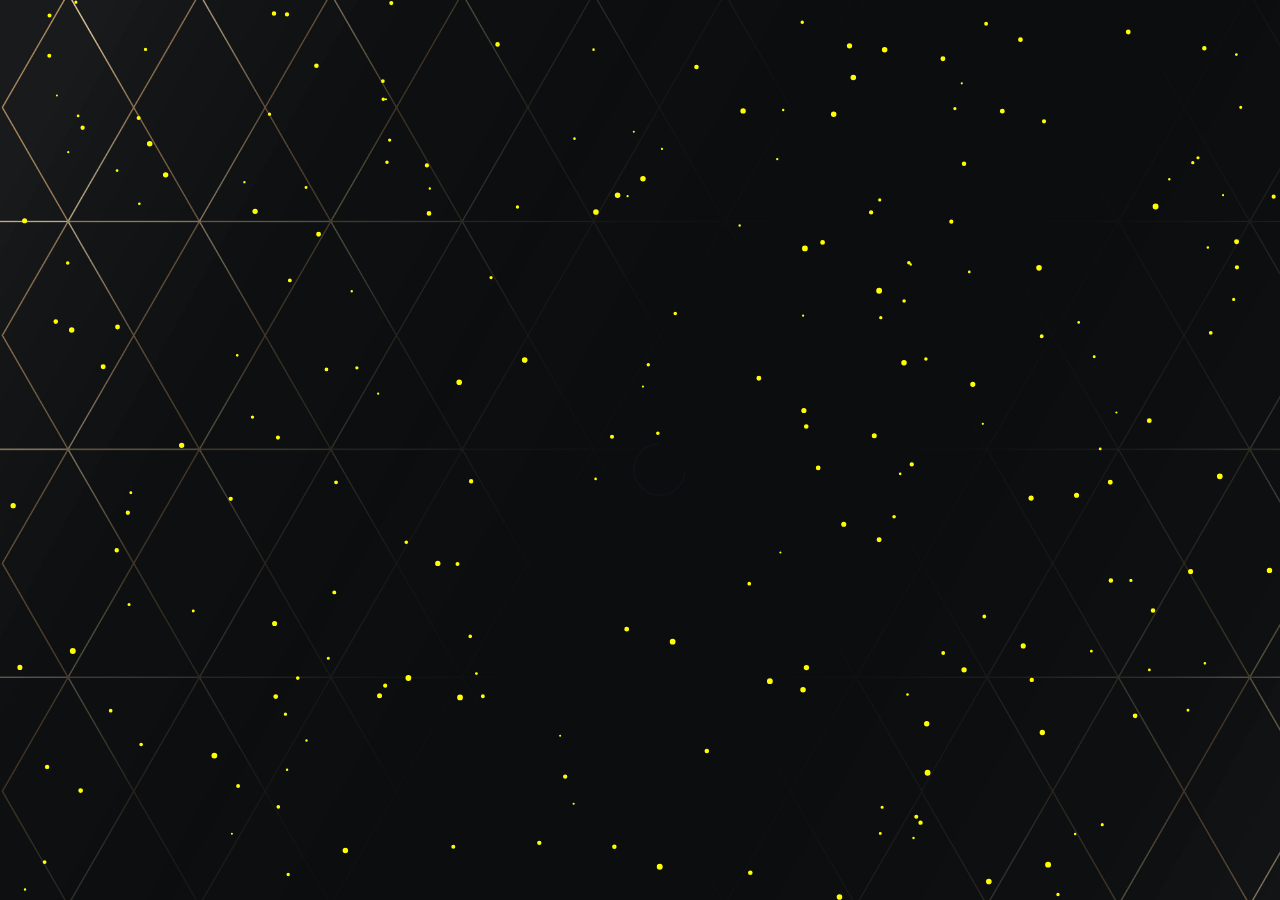
==== commit 982f19b0: "[FEAT]: Logo added in home page, Competitions Page fixed" ====
--- a/Events/index.html
+++ b/Events/index.html
@@ -1,7 +1,7 @@
 <!DOCTYPE html>
 <html>
   <head>
-    <title>ConclaveX | Events</title>
+    <title>ConclaveX | Competitions</title>
     <meta charset="utf-8" />
     <meta
       name="viewport"
@@ -13,485 +13,395 @@
     /></noscript>
   </head>
   <body class="is-preload">
-    <canvas id="canvas" style="z-index: 10;"></canvas>
-    <br><br><br><br>
+    <canvas id="canvas" style="z-index: 10"></canvas>
+    <br /><br /><br /><br />
     <!-- Page Wrapper -->
     <div class="panel1">
-    <div id="page-wrapper" style="
-    padding-top: 0px;
-    padding-bottom: 0px;
-">
-      
-      <!-- Wrapper -->
-      <div id="wrapper">
-        <!-- <canvas id="canvas"></canvas> -->
-        <!-- Panel (Banner) -->
-        <section class="panel banner right">
-          <div class="content color0 span-3-75">
-            <h1 class="major">
-              ConclaveX<br />
-              Events
-            </h1>
-            <p>
-              The annual inter-NIT technical symposium of NIT Trichy.
-            </p>
-            <ul class="actions">
-              <li>
-                <a
-                  href="#first"
-                  class="button primary color1 circle icon solid fa-angle-right"
-                  >Next</a
-                >
-              </li>
-            </ul>
-          </div>
-        </section>
-
-        <!-- Panel (Spotlight) -->
-        <section class="panel spotlight medium right" style="background: rgba(0, 0, 0, 1)" id="first">
-          <div class="content span-7">
-            <h2 class="major">codeNITe AlgoCup</h2>
-            <h4>Spider R&D</h4>
-            <p>
-              Competitive Programming Contest involves the host presenting a set of logical or mathematical problems, to the contestants, and they are required to write computer programs capable of solving each problem.
-            </p>
-
-            <div class="button-group">
-              <a href="/">
-                <button class="doc-btn">
-                  Details
-                </button>
-              </a>
-              <a href="/">
-                <button class="reg-btn">
-                  Register
-                </button>
-              </a>
-              
-            </div>
-          </div>
-          <div class="image filtered tinted" style="filter: brightness(0.5);" data-position="top left">
-              <img src="images/image1.jpg" alt="" />
-            
-          </div>
-        </section>
-        
-        <section class="panel spotlight medium right" id="first">
-          <div class="content span-7">
-            <h2 class="major">Startup Shipwreck</h2>
-            <h4>ECell NITT</h4>
-            <p>
-              The contestants will be given a scenario where they represent a company as its CEO, with pertinent details about the company and its workings. They will be given some ridiculous accusations from which they have to talk their way out with that in mind.
-            </p>
-            <div class="button-group">
-              <a href="/">
-                <button class="doc-btn">
-                  Details
-                </button>
-              </a>
-              <a href="/">
-                <button class="reg-btn">
-                  Register
-                </button>
-              </a>
-              
-            </div>
-          </div>
-          <div class="image filtered tinted" style="filter: brightness(0.4);" data-position="top left">
-            <img src="images/image2.jpg" alt="" />
-          </div>
-        </section>
-        
-        <section class="panel spotlight medium right" id="first">
-          <div class="content span-7">
-            <h2 class="major">VC Panic</h2>
-            <h4>ECell NITT</h4>
-            <p>This event aims to showcase the upcoming student startup ideas from NITT, which are being incubated with the help of ECell, NITT through its recently launched pre-incubation program, Headstart. Teams selected from Headstart will be asked to present their idea to the participants-the investors. </p>
-            <div class="button-group">
-              <a href="/">
-                <button class="doc-btn">
-                  Details
-                </button>
-              </a>
-              <a href="/">
-                <button class="reg-btn">
-                  Register
-                </button>
-              </a>
-              
-            </div>
-          </div>
-          <div class="image filtered tinted" style="filter: brightness(0.4);" data-position="top left">
-            <img src="images/image3.jpg" alt="" />
-          </div>
-        </section>
-
-        <section class="panel spotlight medium right" id="first">
-          <div class="content span-7">
-            <h2 class="major">Ideathon</h2>
-            <h4>WIN NITT</h4>
-            <p>
-              An opportunity for all innovative thinkers to showcase their problem-solving skills by brainstorming creative solutions to help build a more equal future. 
-              A brainstorming session involves people meeting, to discuss, draw out, explain, and write down ideas to solve problems or to create something new.
-            </p>
-            <div class="button-group">
-              <a href="/">
-                <button class="doc-btn">
-                  Details
-                </button>
-              </a>
-              <a href="/">
-                <button class="reg-btn">
-                  Register
-                </button>
-              </a>
-              
-            </div>
-          </div>
-          <div class="image filtered tinted" style="filter: brightness(0.4);" data-position="top left">
-            <img src="images/image4.jpg" alt="" />
-          </div>
-        </section>
-        
-        <section class="panel spotlight medium right" id="first">
-          <div class="content span-7">
-            <h2 class="major">Research Dashboard e-Poster Presentation</h2>
-            <h4>IEEE</h4>
-
-            <p>
-              A poster presentation competition where researchers will be showcasing their work to research  groups and communities across NITs. The event  will be conducted in two streams - engineering and non-engineering. The information is presented in a way that places the meaning of the text ahead of the style that it is presented in.
-            </p>
-            <div class="button-group">
-              <a href="/">
-                <button class="doc-btn">
-                  Details
-                </button>
-              </a>
-              <a href="/">
-                <button class="reg-btn">
-                  Register
-                </button>
-              </a>
-              
-            </div>
-          </div>
-          <div class="image filtered tinted" style="filter: brightness(0.4);" data-position="top left">
-            <img src="images/image5.jpg" alt="" />
-          </div>
-        </section>
-
-        <section class="panel spotlight medium right" id="first">
-          <div class="content span-7">
-            <h2 class="major">Innovations Fair</h2>
-            <h4>IEEE Student Branch</h4>
-
-            <p>
-              An event for researchers and students to showcase their innovations as a prototype/ model. This refers to the process that an individual or organization undertakes to conceptualize brand new products, processes, and ideas, or to approach existing products, processes, and ideas in new ways.
-            </p>
-            <div class="button-group">
-              <a href="/">
-                <button class="doc-btn">
-                  Details
-                </button>
-              </a>
-              <a href="/">
-                <button class="reg-btn">
-                  Register
-                </button>
-              </a>
-              
-            </div>
-          </div>
-          <div class="image filtered tinted" style="filter: brightness(0.4);" data-position="top left">
-            <img src="images/image6.jpg" alt="" />
-          </div>
-        </section>
-
-        <section class="panel spotlight medium right" id="first">
-          <div class="content span-7">
-            <h2 class="major">Researchers Parley Panel Discussion</h2>
-            <h4>RSF NITT</h4>
-
-            <p>
-              An event where researchers will battle with words and ideas on topics relevant to the current research scenario. Involves a group of people gathered to discuss a topic in front of an audience, typically at scientific, business, or academic conferences, fan conventions, and on television shows.
-            </p>
-            <div class="button-group">
-              <a href="/">
-                <button class="doc-btn">
-                  Details
-                </button>
-              </a>
-              <a href="/">
-                <button class="reg-btn">
-                  Register
-                </button>
-              </a>
-              
-            </div>
-          </div>
-          <div class="image filtered tinted" style="filter: brightness(0.4);" data-position="top left">
-            <img src="images/image7.jpg" alt="" />
-          </div>
-        </section>
-
-        <section class="panel spotlight medium right" id="first">
-          <div class="content span-7">
-            <h2 class="major">Gnarly Scout</h2>
-            <h4>RSF NITT</h4>
-
-            <p>
-              An information based foraging event  which puts to test the participating team's vocabulary and technical skills. Another word for a schedule, agenda, or program. A detailed event itinerary can be created for attendees or team briefings to outline the flow of the event.
-            </p>
-            <div class="button-group">
-              <a href="/">
-                <button class="doc-btn">
-                  Details
-                </button>
-              </a>
-              <a href="/">
-                <button class="reg-btn">
-                  Register
-                </button>
-              </a>
-              
-            </div>
-          </div>
-          <div class="image filtered tinted" style="filter: brightness(0.4);" data-position="top left">
-            <img src="images/image8.jpg" alt="" />
-          </div>
-        </section>
-
-        
-        
-        <section class="panel spotlight medium right" id="first">
-          <div class="content span-7">
-            <h2 class="major">NITT Designathon</h2>
-            <h4>Graphique</h4>
-
-            <p>
-              NITT DESIGNATHON is a 24-hour online hackathon for design students and developers who will become the next generation of UI and UX. It is an opportunity to compete against the best design students and developers across the country in a fast-paced environment and test your design thinking practices, management as well as collaboration skills.
-            </p>
-            <div class="button-group">
-              <a href="/">
-                <button class="doc-btn">
-                  Details
-                </button>
-              </a>
-              <a href="/">
-                <button class="reg-btn">
-                  Register
-                </button>
-              </a>
-              
-            </div>
-          </div>
-          <div class="image filtered tinted" style="filter: brightness(0.4);" data-position="top left">
-            <img src="images/image9.jpg" alt="" />
-          </div>
-        </section>
-
-        <section class="panel spotlight medium right" id="first">
-          <div class="content span-7">
-            <h2 class="major">Code Character</h2>
-            <h4>Delta Force</h4>
-
-            <p>
-              A turn-based AI strategy programming contest, where each player is provided a fleet of bots that they can control using C++ code. This is because C++ uses a range of paradigms.
-            </p>
-            <div class="button-group">
-              <a href="/">
-                <button class="doc-btn">
-                  Details
-                </button>
-              </a>
-              <a href="/">
-                <button class="reg-btn">
-                  Register
-                </button>
-              </a>
-              
-            </div>
-          </div>
-          <div class="image filtered tinted" style="filter: brightness(0.4);" data-position="top left">
-            <img src="images/image10.jpg" alt="" />
-          </div>
-        </section>
-        
-        <section class="panel spotlight medium right" id="first">
-          <div class="content span-7">
-            <h2 class="major">Pitch Perfect</h2>
-            <h4>180 Degrees Consulting NIT Trichy</h4>
-
-            <p>
-              Pitch Perfect is a case study competition that tests the knowledge, creativity and presentation skills of the contestants. It will consist of 2 rounds, one qualifier and the final round. It will serve as an experience to structure and formulate one’s theoretical knowledge to solve real world problems.
-            </p>
-            <div class="button-group">
-              <a href="/">
-                <button class="doc-btn">
-                  Details
-                </button>
-              </a>
-              <a href="/">
-                <button class="reg-btn">
-                  Register
-                </button>
-              </a>
-              
-            </div>
-          </div>
-          <div class="image filtered tinted" style="filter: brightness(0.4);" data-position="top left">
-            <img src="images/image11.jpg" alt="" />
-          </div>
-        </section>
-
-        <!-- Panel -->
-        <!-- <section class="panel color1">
-          <div class="intro joined">
-            <h2 class="major">Amet lorem</h2>
-            <p>
-              Sed vel nibh libero. Mauris et lorem pharetra massa lorem turpis
-              congue pulvinar. Vivamus sed feugiat finibus. Duis amet bibendum
-              amet sed. Duis mauris ex, dapibus sed ligula tempus volutpat magna
-              etiam.
-            </p>
-          </div>
-          <div class="inner">
-            <ul class="grid-icons three connected">
-              <li>
-                <span class="icon fa-gem"
-                  ><span class="label">Lorem</span></span
-                >
-              </li>
-              <li>
-                <span class="icon solid fa-camera-retro"
-                  ><span class="label">Ipsum</span></span
-                >
-              </li>
-              <li>
-                <span class="icon solid fa-cog"
-                  ><span class="label">Dolor</span></span
-                >
-              </li>
-              <li>
-                <span class="icon solid fa-paper-plane"
-                  ><span class="label">Sit</span></span
-                >
-              </li>
-              <li>
-                <span class="icon solid fa-chart-bar"
-                  ><span class="label">Amet</span></span
-                >
-              </li>
-              <li>
-                <span class="icon solid fa-code"
-                  ><span class="label">Nullam</span></span
-                >
-              </li>
-            </ul>
-          </div>
-        </section>
-
-        <!-- Panel (Spotlight) -->
-        <!-- <section class="panel spotlight large left">
-          <div class="content span-5">
-            <h2 class="major">Magna amet tempus</h2>
-            <p>
-              Mauris a cursus velit. Nunc lacinia sollicitudin egestas bibendum,
-              magna dui bibendum ex, sagittis commodo enim risus sed magna
-              nulla. Vestibulum ut consequat velit. Curabitur vitae libero
-              lorem. Quisque iaculis porttitor blandit. Nullam quis sagittis
-              maximus. Sed vel nibh libero. Mauris et lorem pharetra massa lorem
-              turpis congue pulvinar.
-            </p>
-          </div>
-          <div class="image filtered tinted" data-position="top right">
-            <img src="images/pic03.jpg" alt="" />
-          </div>
-        </section> -->
-
-        <!-- Panel -->
-        <!-- <section class="panel">
-          <div class="intro color2">
-            <h2 class="major">Elit integer</h2>
-            <p>
-              Sed vel nibh libero. Mauris et lorem pharetra massa lorem turpis
-              congue pulvinar. Vivamus sed feugiat finibus. Duis amet bibendum
-              amet sed. Duis mauris ex, dapibus sed ligula tempus volutpat magna
-              etiam.
-            </p>
-          </div>
-        </section> -->
-
-        <!-- Panel -->
-        <!-- <section class="panel color4-alt">
-          <div class="intro color4">
-            <h2 class="major">Contact</h2>
-            <p>
-              Sed vel nibh libero. Mauris et lorem pharetra massa lorem turpis
-              congue pulvinar. Vivamus sed feugiat finibus. Duis amet bibendum
-              amet sed. Duis mauris ex, dapibus sed ligula tempus volutpat magna
-              etiam.
-            </p>
-          </div>
-          <div class="inner columns divided">
-            <div class="span-3-25">
-              <form method="post" action="#">
-                <div class="fields">
-                  <div class="field half">
-                    <label for="name">Name</label>
-                    <input type="text" name="name" id="name" />
-                  </div>
-                  <div class="field half">
-                    <label for="email">Email</label>
-                    <input type="email" name="email" id="email" />
-                  </div>
-                  <div class="field">
-                    <label for="message">Message</label>
-                    <textarea name="message" id="message" rows="4"></textarea>
-                  </div>
-                </div>
-                <ul class="actions">
-                  <li>
-                    <input
-                      type="submit"
-                      value="Send Message"
-                      class="button primary"
-                    />
-                  </li>
-                </ul>
-              </form>
-            </div>
-            <div class="span-1-5">
-              <ul class="contact-icons color1">
-                <li class="icon brands fa-twitter">
-                  <a href="#">@untitled-tld</a>
-                </li>
-                <li class="icon brands fa-facebook-f">
-                  <a href="#">facebook.com/untitled</a>
-                </li>
-                <li class="icon brands fa-snapchat-ghost">
-                  <a href="#">@untitled-tld</a>
-                </li>
-                <li class="icon brands fa-instagram">
-                  <a href="#">@untitled-tld</a>
-                </li>
-                <li class="icon brands fa-medium-m">
-                  <a href="#">medium.com/untitled</a>
+      <div id="page-wrapper" style="padding-top: 0px; padding-bottom: 0px">
+        <!-- Wrapper -->
+        <div id="wrapper">
+          <!-- <canvas id="canvas"></canvas> -->
+          <!-- Panel (Banner) -->
+          <section class="panel banner right">
+            <div class="content color0 span-3-75">
+              <h1 class="major">
+                ConclaveX<br />
+                Competitions
+              </h1>
+              <p></p>
+              <ul class="actions">
+                <li>
+                  <a
+                    href="#first"
+                    class="button primary color1 circle icon solid fa-angle-right"
+                    >Next</a
+                  >
                 </li>
               </ul>
             </div>
-          </div>
-        </section> -->
+          </section>
+
+          <!-- Panel (Spotlight) -->
+          <section
+            class="panel spotlight medium right"
+            style="background: rgba(0, 0, 0, 1)"
+            id="first"
+          >
+            <div class="content span-7">
+              <h2 class="major">codeNITe AlgoCup</h2>
+              <h4>Spider R&D</h4>
+              <p>
+                Competitive Programming Contest involves the host presenting a
+                set of logical or mathematical problems, to the contestants, and
+                they are required to write computer programs capable of solving
+                each problem.
+              </p>
+
+              <div class="button-group">
+                <a
+                  href="https://drive.google.com/file/d/1dCBeblw1meexne8WSbhFyc6cxJ0Qz6Mx/preview"
+                >
+                  <button class="doc-btn">Details</button>
+                </a>
+                <a href="https://forms.gle/6qBBxHABNHTsDBvBA">
+                  <button class="reg-btn">Register</button>
+                </a>
+              </div>
+            </div>
+            <div
+              class="image filtered tinted"
+              style="filter: brightness(0.5)"
+              data-position="top left"
+            >
+              <img src="images/image1.jpg" alt="" />
+            </div>
+          </section>
+
+          <section class="panel spotlight medium right" id="first">
+            <div class="content span-7">
+              <h2 class="major">Startup Shipwreck</h2>
+              <h4>ECell NITT</h4>
+              <p>
+                The contestants will be given a scenario where they represent a
+                company as its CEO, with pertinent details about the company and
+                its workings. They will be given some ridiculous accusations
+                from which they have to talk their way out with that in mind.
+              </p>
+              <div class="button-group">
+                <a
+                  href="https://drive.google.com/file/d/1zapKwMAbffqoJK3kUroh25S2JULtA54h/preview"
+                >
+                  <button class="doc-btn">Details</button>
+                </a>
+                <a href="https://forms.gle/JcY2nvhY3bEdbnMg6">
+                  <button class="reg-btn">Register</button>
+                </a>
+              </div>
+            </div>
+            <div
+              class="image filtered tinted"
+              style="filter: brightness(0.4)"
+              data-position="top left"
+            >
+              <img src="images/image2.jpg" alt="" />
+            </div>
+          </section>
+
+          <section class="panel spotlight medium right" id="first">
+            <div class="content span-7">
+              <h2 class="major">VC Panic</h2>
+              <h4>ECell NITT</h4>
+              <p>
+                This event aims to showcase the upcoming student startup ideas
+                from NITT, which are being incubated with the help of ECell,
+                NITT through its recently launched pre-incubation program,
+                Headstart. Teams selected from Headstart will be asked to
+                present their idea to the participants-the investors.
+              </p>
+              <div class="button-group">
+                <a
+                  href="https://drive.google.com/file/d/17oCuwj_k5wSfIdbIW7WRBSmyvov21-g2/preview"
+                >
+                  <button class="doc-btn">Details</button>
+                </a>
+                <a href="https://forms.gle/7DkU2HsPRQxtEZJR8">
+                  <button class="reg-btn">Register</button>
+                </a>
+              </div>
+            </div>
+            <div
+              class="image filtered tinted"
+              style="filter: brightness(0.4)"
+              data-position="top left"
+            >
+              <img src="images/image3.jpg" alt="" />
+            </div>
+          </section>
+
+          <section class="panel spotlight medium right" id="first">
+            <div class="content span-7">
+              <h2 class="major">Ideathon</h2>
+              <h4>WIN NITT</h4>
+              <p>
+                An opportunity for all innovative thinkers to showcase their
+                problem-solving skills by brainstorming creative solutions to
+                help build a more equal future. A brainstorming session involves
+                people meeting, to discuss, draw out, explain, and write down
+                ideas to solve problems or to create something new.
+              </p>
+              <div class="button-group">
+                <a
+                  href="https://drive.google.com/file/d/1LCa8buLr_PKbZfVM3-zkoMitqhbJCyym/preview"
+                >
+                  <button class="doc-btn">Details</button>
+                </a>
+                <a href="https://forms.gle/5UxuCaKQwMEmXUGq8">
+                  <button class="reg-btn">Register</button>
+                </a>
+              </div>
+            </div>
+            <div
+              class="image filtered tinted"
+              style="filter: brightness(0.4)"
+              data-position="top left"
+            >
+              <img src="images/image4.jpg" alt="" />
+            </div>
+          </section>
+
+          <section class="panel spotlight medium right" id="first">
+            <div class="content span-7">
+              <h2 class="major">Research Dashboard</h2>
+              <h4>IEEE</h4>
+
+              <p>
+                A poster presentation competition where researchers will be
+                showcasing their work to research groups and communities across
+                NITs. The event will be conducted in two streams - engineering
+                and non-engineering. The information is presented in a way that
+                places the meaning of the text ahead of the style that it is
+                presented in.
+              </p>
+              <div class="button-group">
+                <a
+                  href="https://drive.google.com/file/d/1kLWRir-btnAVBRAVBFZrfp8PIXT1L-SN/preview"
+                >
+                  <button class="doc-btn">Details</button>
+                </a>
+                <a href="https://forms.gle/EpmhLh9LZ3JvpEXC6">
+                  <button class="reg-btn">Register</button>
+                </a>
+              </div>
+            </div>
+            <div
+              class="image filtered tinted"
+              style="filter: brightness(0.4)"
+              data-position="top left"
+            >
+              <img src="images/image5.jpg" alt="" />
+            </div>
+          </section>
+
+          <section class="panel spotlight medium right" id="first">
+            <div class="content span-7">
+              <h2 class="major">Innovations Fair</h2>
+              <h4>IEEE Student Branch</h4>
+
+              <p>
+                An event for researchers and students to showcase their
+                innovations as a prototype/ model. This refers to the process
+                that an individual or organization undertakes to conceptualize
+                brand new products, processes, and ideas, or to approach
+                existing products, processes, and ideas in new ways.
+              </p>
+              <div class="button-group">
+                <a
+                  href="https://drive.google.com/file/d/1jSynmsZ7UJUyGkb50ZVoUee8VnFgfPpp/preview"
+                >
+                  <button class="doc-btn">Details</button>
+                </a>
+                <a href="https://forms.gle/bsRd3EbNLExi8gaX9">
+                  <button class="reg-btn">Register</button>
+                </a>
+              </div>
+            </div>
+            <div
+              class="image filtered tinted"
+              style="filter: brightness(0.4)"
+              data-position="top left"
+            >
+              <img src="images/image6.jpg" alt="" />
+            </div>
+          </section>
+
+          <section class="panel spotlight medium right" id="first">
+            <div class="content span-7">
+              <h2 class="major">Researchers Parley Panel Discussion</h2>
+              <h4>RSF NITT</h4>
+
+              <p>
+                An event where researchers will battle with words and ideas on
+                topics relevant to the current research scenario. Involves a
+                group of people gathered to discuss a topic in front of an
+                audience, typically at scientific, business, or academic
+                conferences, fan conventions, and on television shows.
+              </p>
+              <div class="button-group">
+                <a
+                  href="https://drive.google.com/file/d/15y00295_b2FK65W5hDy9srRQnBPRlTUw/preview"
+                >
+                  <button class="doc-btn">Details</button>
+                </a>
+                <a href="https://forms.gle/EpmhLh9LZ3JvpEXC6">
+                  <button class="reg-btn">Register</button>
+                </a>
+              </div>
+            </div>
+            <div
+              class="image filtered tinted"
+              style="filter: brightness(0.4)"
+              data-position="top left"
+            >
+              <img src="images/image7.jpg" alt="" />
+            </div>
+          </section>
+
+          <section class="panel spotlight medium right" id="first">
+            <div class="content span-7">
+              <h2 class="major">Gnarly Scout</h2>
+              <h4>RSF NITT</h4>
+
+              <p>
+                An information based foraging event which puts to test the
+                participating team's vocabulary and technical skills. Another
+                word for a schedule, agenda, or program. A detailed event
+                itinerary can be created for attendees or team briefings to
+                outline the flow of the event.
+              </p>
+              <div class="button-group">
+                <a
+                  href="https://drive.google.com/file/d/11DGbSplfEHa6t9PijNC7dGUPPV54f1bD/preview"
+                >
+                  <button class="doc-btn">Details</button>
+                </a>
+                <a href="https://forms.gle/SfS7LybuEHtmMvmn9">
+                  <button class="reg-btn">Register</button>
+                </a>
+              </div>
+            </div>
+            <div
+              class="image filtered tinted"
+              style="filter: brightness(0.4)"
+              data-position="top left"
+            >
+              <img src="images/image8.jpg" alt="" />
+            </div>
+          </section>
+
+          <section class="panel spotlight medium right" id="first">
+            <div class="content span-7">
+              <h2 class="major">NITT Designathon</h2>
+              <h4>Graphique</h4>
+
+              <p>
+                NITT DESIGNATHON is a 24-hour online hackathon for design
+                students and developers who will become the next generation of
+                UI and UX. It is an opportunity to compete against the best
+                design students and developers across the country in a
+                fast-paced environment and test your design thinking practices,
+                management as well as collaboration skills.
+              </p>
+              <div class="button-group">
+                <a
+                  href="https://drive.google.com/file/d/11DNMSzQxy1NiFCd9Jsdx5WnZby9VS2Hf/preview"
+                >
+                  <button class="doc-btn">Details</button>
+                </a>
+                <a href="https://forms.gle/J3C6BXX5foYPm8daA">
+                  <button class="reg-btn">Register</button>
+                </a>
+              </div>
+            </div>
+            <div
+              class="image filtered tinted"
+              style="filter: brightness(0.4)"
+              data-position="top left"
+            >
+              <img src="images/image9.jpg" alt="" />
+            </div>
+          </section>
+
+          <section class="panel spotlight medium right" id="first">
+            <div class="content span-7">
+              <h2 class="major">Code Character</h2>
+              <h4>Delta Force</h4>
+
+              <p>
+                A turn-based AI strategy programming contest, where each player
+                is provided a fleet of bots that they can control using C++
+                code. This is because C++ uses a range of paradigms.
+              </p>
+              <div class="button-group">
+                <a
+                  href="https://drive.google.com/file/d/1-r9_sP43tuW6-hC-QJNAVgIXGpb_iJf6/preview"
+                >
+                  <button class="doc-btn">Details</button>
+                </a>
+                <a href="https://forms.gle/MP59BYqqaYvcPeQdA">
+                  <button class="reg-btn">Register</button>
+                </a>
+              </div>
+            </div>
+            <div
+              class="image filtered tinted"
+              style="filter: brightness(0.4)"
+              data-position="top left"
+            >
+              <img src="images/image10.jpg" alt="" />
+            </div>
+          </section>
+
+          <section class="panel spotlight medium right" id="first">
+            <div class="content span-7">
+              <h2 class="major">Pitch Perfect</h2>
+              <h4>180 Degrees Consulting NIT Trichy</h4>
+
+              <p>
+                Pitch Perfect is a case study competition that tests the
+                knowledge, creativity and presentation skills of the
+                contestants. It will consist of 2 rounds, one qualifier and the
+                final round. It will serve as an experience to structure and
+                formulate one’s theoretical knowledge to solve real world
+                problems.
+              </p>
+              <div class="button-group">
+                <a
+                  href="https://drive.google.com/file/d/12adSUiZlfQsrce5_pihlqphAAlxmK4U0/preview"
+                >
+                  <button class="doc-btn">Details</button>
+                </a>
+                <a href="https://forms.gle/CbX4aKqBMs8J5oLt7">
+                  <button class="reg-btn">Register</button>
+                </a>
+              </div>
+            </div>
+            <div
+              class="image filtered tinted"
+              style="filter: brightness(0.4)"
+              data-position="top left"
+            >
+              <img src="images/image11.jpg" alt="" />
+            </div>
+          </section>
+        </div>
       </div>
     </div>
-  </div>
-  <br><br>
-                <!-- Scripts -->
+    <br /><br />
+    <!-- Scripts -->
     <script src="../index.js"></script>
     <script src="assets/js/jquery.min.js"></script>
     <script src="assets/js/browser.min.js"></script>
     <script src="assets/js/breakpoints.min.js"></script>
     <script src="assets/js/main.js"></script>
-    
   </body>
 </html>
--- a/Events/assets/css/main.css
+++ b/Events/assets/css/main.css
@@ -288,7 +288,7 @@
   left: 50%;
   width: 4rem;
   height: 4rem;
-  margin: -2rem 0 0 -2rem;
+  margin: -1rem 0 0 -1rem;
   background-image: url("data:image/svg+xml;charset=utf8,%3Csvg xmlns='http://www.w3.org/2000/svg' xmlns:xlink='http://www.w3.org/1999/xlink' width='96px' height='96px' viewBox='0 0 96 96' zoomAndPan='disable'%3E%3Cstyle%3Ecircle %7Bfill: transparent%3B stroke: %232e2b37%3B stroke-width: 1.5px%3B %7D%3C/style%3E%3Cdefs%3E%3CclipPath id='corner'%3E%3Cpolygon points='0,0 48,0 48,48 96,48 96,96 0,96' /%3E%3C/clipPath%3E%3C/defs%3E%3Cg clip-path='url(%23corner)'%3E%3Ccircle cx='48' cy='48' r='32'/%3E%3C/g%3E%3C/svg%3E");
   background-position: center;
   background-repeat: no-repeat;
@@ -4032,7 +4032,7 @@
   transition-delay: 0.25s;
   cursor: default;
   position: relative;
-  height: 32rem;
+  height: 26rem;
   box-shadow: 0 2rem 4rem 0.25rem rgba(46, 43, 55, 0.575);
   /* position: absolute;
   top: 0;
@@ -4163,7 +4163,7 @@
 
 ::-webkit-scrollbar {
   height: 8px;
-  width:8px;
+  width: 8px;
 }
 
 /* Track */
@@ -4195,6 +4195,11 @@
   padding: .5em 1.5em;
 } */
 
-.button-group .a {
-  text-decoration-color: transparent;
-}+.button-group > a {
+  /* text-decoration-color: transparent; */
+  text-decoration: none;
+  text-transform: none;
+  /* box-shadow: inset 0 0 0 2px #ffe4b4; */
+}
+
+
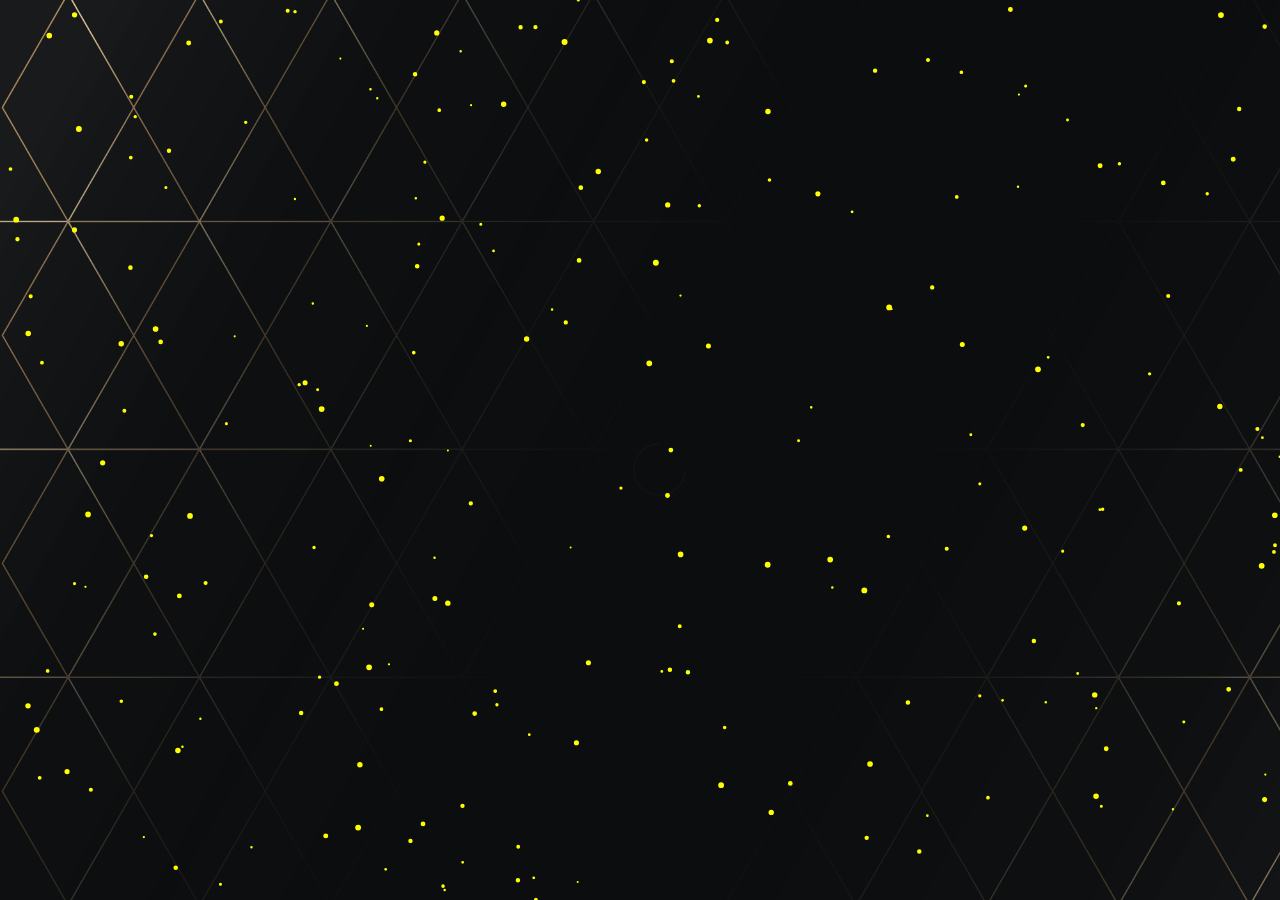
==== commit bdf9e46d: "Main page and cleaned the project" ====
--- a/Events/index.html
+++ b/Events/index.html
@@ -60,10 +60,11 @@
               <div class="button-group">
                 <a
                   href="https://drive.google.com/file/d/1dCBeblw1meexne8WSbhFyc6cxJ0Qz6Mx/preview"
-                >
-                  <button class="doc-btn">Details</button>
-                </a>
-                <a href="https://forms.gle/6qBBxHABNHTsDBvBA">
+                  target="_blank"
+                >
+                  <button class="doc-btn">Details</button>
+                </a>
+                <a href="https://forms.gle/6qBBxHABNHTsDBvBA" target="_blank">
                   <button class="reg-btn">Register</button>
                 </a>
               </div>
@@ -90,10 +91,11 @@
               <div class="button-group">
                 <a
                   href="https://drive.google.com/file/d/1zapKwMAbffqoJK3kUroh25S2JULtA54h/preview"
-                >
-                  <button class="doc-btn">Details</button>
-                </a>
-                <a href="https://forms.gle/JcY2nvhY3bEdbnMg6">
+                  target="_blank"
+                >
+                  <button class="doc-btn">Details</button>
+                </a>
+                <a href="https://forms.gle/JcY2nvhY3bEdbnMg6" target="_blank">
                   <button class="reg-btn">Register</button>
                 </a>
               </div>
@@ -121,10 +123,11 @@
               <div class="button-group">
                 <a
                   href="https://drive.google.com/file/d/17oCuwj_k5wSfIdbIW7WRBSmyvov21-g2/preview"
-                >
-                  <button class="doc-btn">Details</button>
-                </a>
-                <a href="https://forms.gle/7DkU2HsPRQxtEZJR8">
+                  target="_blank"
+                >
+                  <button class="doc-btn">Details</button>
+                </a>
+                <a href="https://forms.gle/7DkU2HsPRQxtEZJR8" target="_blank">
                   <button class="reg-btn">Register</button>
                 </a>
               </div>
@@ -152,10 +155,11 @@
               <div class="button-group">
                 <a
                   href="https://drive.google.com/file/d/1LCa8buLr_PKbZfVM3-zkoMitqhbJCyym/preview"
-                >
-                  <button class="doc-btn">Details</button>
-                </a>
-                <a href="https://forms.gle/5UxuCaKQwMEmXUGq8">
+                  target="_blank"
+                >
+                  <button class="doc-btn">Details</button>
+                </a>
+                <a href="https://forms.gle/5UxuCaKQwMEmXUGq8" target="_blank">
                   <button class="reg-btn">Register</button>
                 </a>
               </div>
@@ -185,10 +189,11 @@
               <div class="button-group">
                 <a
                   href="https://drive.google.com/file/d/1kLWRir-btnAVBRAVBFZrfp8PIXT1L-SN/preview"
-                >
-                  <button class="doc-btn">Details</button>
-                </a>
-                <a href="https://forms.gle/EpmhLh9LZ3JvpEXC6">
+                  target="_blank"
+                >
+                  <button class="doc-btn">Details</button>
+                </a>
+                <a href="https://forms.gle/EpmhLh9LZ3JvpEXC6" target="_blank">
                   <button class="reg-btn">Register</button>
                 </a>
               </div>
@@ -217,10 +222,11 @@
               <div class="button-group">
                 <a
                   href="https://drive.google.com/file/d/1jSynmsZ7UJUyGkb50ZVoUee8VnFgfPpp/preview"
-                >
-                  <button class="doc-btn">Details</button>
-                </a>
-                <a href="https://forms.gle/bsRd3EbNLExi8gaX9">
+                  target="_blank"
+                >
+                  <button class="doc-btn">Details</button>
+                </a>
+                <a href="https://forms.gle/bsRd3EbNLExi8gaX9" target="_blank">
                   <button class="reg-btn">Register</button>
                 </a>
               </div>
@@ -249,10 +255,11 @@
               <div class="button-group">
                 <a
                   href="https://drive.google.com/file/d/15y00295_b2FK65W5hDy9srRQnBPRlTUw/preview"
-                >
-                  <button class="doc-btn">Details</button>
-                </a>
-                <a href="https://forms.gle/EpmhLh9LZ3JvpEXC6">
+                  target="_blank"
+                >
+                  <button class="doc-btn">Details</button>
+                </a>
+                <a href="https://forms.gle/EpmhLh9LZ3JvpEXC6" target="_blank">
                   <button class="reg-btn">Register</button>
                 </a>
               </div>
@@ -281,10 +288,11 @@
               <div class="button-group">
                 <a
                   href="https://drive.google.com/file/d/11DGbSplfEHa6t9PijNC7dGUPPV54f1bD/preview"
-                >
-                  <button class="doc-btn">Details</button>
-                </a>
-                <a href="https://forms.gle/SfS7LybuEHtmMvmn9">
+                  target="_blank"
+                >
+                  <button class="doc-btn">Details</button>
+                </a>
+                <a href="https://forms.gle/SfS7LybuEHtmMvmn9" target="_blank">
                   <button class="reg-btn">Register</button>
                 </a>
               </div>
@@ -314,10 +322,11 @@
               <div class="button-group">
                 <a
                   href="https://drive.google.com/file/d/11DNMSzQxy1NiFCd9Jsdx5WnZby9VS2Hf/preview"
-                >
-                  <button class="doc-btn">Details</button>
-                </a>
-                <a href="https://forms.gle/J3C6BXX5foYPm8daA">
+                  target="_blank"
+                >
+                  <button class="doc-btn">Details</button>
+                </a>
+                <a href="https://forms.gle/J3C6BXX5foYPm8daA" target="_blank">
                   <button class="reg-btn">Register</button>
                 </a>
               </div>
@@ -344,10 +353,11 @@
               <div class="button-group">
                 <a
                   href="https://drive.google.com/file/d/1-r9_sP43tuW6-hC-QJNAVgIXGpb_iJf6/preview"
-                >
-                  <button class="doc-btn">Details</button>
-                </a>
-                <a href="https://forms.gle/MP59BYqqaYvcPeQdA">
+                  target="_blank"
+                >
+                  <button class="doc-btn">Details</button>
+                </a>
+                <a href="https://forms.gle/MP59BYqqaYvcPeQdA" target="_blank">
                   <button class="reg-btn">Register</button>
                 </a>
               </div>
@@ -377,10 +387,11 @@
               <div class="button-group">
                 <a
                   href="https://drive.google.com/file/d/12adSUiZlfQsrce5_pihlqphAAlxmK4U0/preview"
-                >
-                  <button class="doc-btn">Details</button>
-                </a>
-                <a href="https://forms.gle/CbX4aKqBMs8J5oLt7">
+                  target="_blank"
+                >
+                  <button class="doc-btn">Details</button>
+                </a>
+                <a href="https://forms.gle/CbX4aKqBMs8J5oLt7" target="_blank">
                   <button class="reg-btn">Register</button>
                 </a>
               </div>
--- a/Events/assets/css/main.css
+++ b/Events/assets/css/main.css
@@ -1,11 +1,5 @@
 @import url(fontawesome-all.min.css);
 @import url("https://fonts.googleapis.com/css?family=Source+Sans+Pro:300,400,300i,400i");
-
-/*
-	Ethereal by HTML5 UP
-	html5up.net | @ajlkn
-	Free for personal and commercial use under the CCA 3.0 license (html5up.net/license)
-*/
 
 html,
 body,
@@ -1636,24 +1630,21 @@
   white-space: nowrap;
 }
 
-input[type="submit"]:hover,
-input[type="reset"]:hover,
-input[type="button"]:hover,
 button:hover,
 .button:hover {
   box-shadow: inset 0 0 0 2px #ffe4b4;
-  color: #ffe4b4 !important;
-}
-
-input[type="submit"]:active,
+  color: #ffe4b4;
+}
+
+/* input[type="submit"]:active,
 input[type="reset"]:active,
 input[type="button"]:active,
 button:active,
 .button:active {
   background-color: rgba(255, 228, 180, 0.125);
-}
-
-input[type="submit"].icon:before,
+} */
+
+/* input[type="submit"].icon:before,
 input[type="reset"].icon:before,
 input[type="button"].icon:before,
 button.icon:before,
@@ -1664,7 +1655,7 @@
   vertical-align: middle;
   font-size: 0.8rem;
   margin: 0 0.375rem 0 -0.325rem;
-}
+} */
 
 input[type="submit"].icon.circle,
 input[type="reset"].icon.circle,
@@ -4196,10 +4187,5 @@
 } */
 
 .button-group > a {
-  /* text-decoration-color: transparent; */
-  text-decoration: none;
-  text-transform: none;
-  /* box-shadow: inset 0 0 0 2px #ffe4b4; */
-}
-
-
+  border: none;
+}
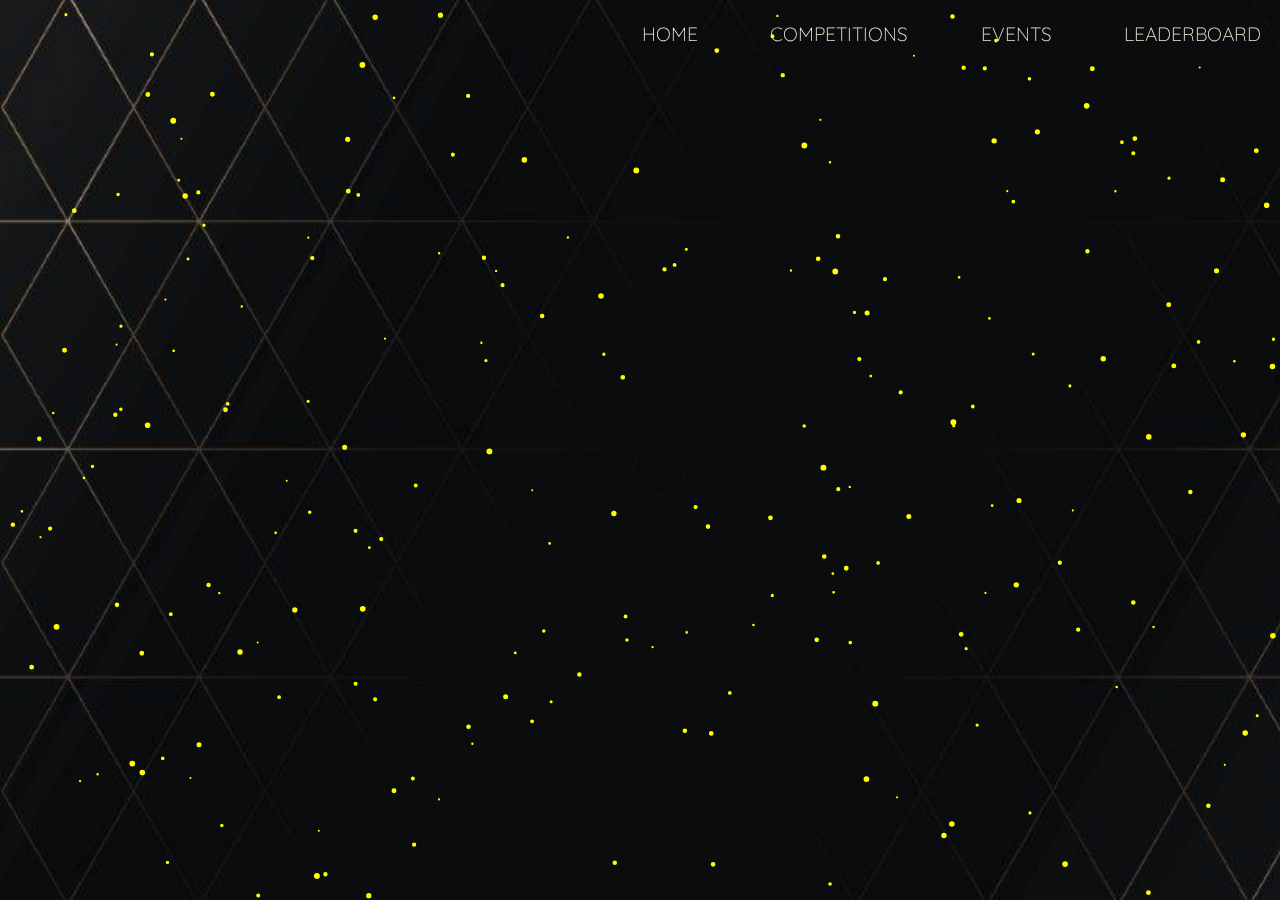
==== commit 392309fb: "Nav bar included, prize money content added, errors fixed" ====
--- a/Events/index.html
+++ b/Events/index.html
@@ -11,8 +11,37 @@
     <noscript
       ><link rel="stylesheet" href="assets/css/noscript.css"
     /></noscript>
+    <link rel="stylesheet" href="./navBar.css" />
+    <script src="https://ajax.googleapis.com/ajax/libs/jquery/3.5.1/jquery.min.js"></script>
   </head>
   <body class="is-preload">
+    <header>
+      <div class="container">
+        <nav class="site-nav">
+          <ul>
+            <li>
+              <a href="../index.html">Home</a>
+            </li>
+            <li>
+              <a href="../Events/index.html">Competitions</a>
+            </li>
+            <li>
+              <a href="../Timeline/index.html">Events</a>
+            </li>
+            <li>
+              <a href="../Leaderboard/index.html">Leaderboard</a>
+            </li>
+            <!-- <li>
+              <a href="../Sponsors/index.html">Sponsors</a>
+            </li> -->
+          </ul>
+        </nav>
+
+        <div class="menu-toggle">
+          <div class="hamburger"></div>
+        </div>
+      </div>
+    </header>
     <canvas id="canvas" style="z-index: 10"></canvas>
     <br /><br /><br /><br />
     <!-- Page Wrapper -->
@@ -49,7 +78,16 @@
           >
             <div class="content span-7">
               <h2 class="major">codeNITe AlgoCup</h2>
-              <h4>Spider R&D</h4>
+              <div
+                style="
+                  display: flex;
+                  width: 100%;
+                  justify-content: space-between;
+                "
+              >
+                <h4>Spider R&D</h4>
+                <h4>Prize: &#8377;10,000</h4>
+              </div>
               <p>
                 Competitive Programming Contest involves the host presenting a
                 set of logical or mathematical problems, to the contestants, and
@@ -81,7 +119,16 @@
           <section class="panel spotlight medium right" id="first">
             <div class="content span-7">
               <h2 class="major">Startup Shipwreck</h2>
-              <h4>ECell NITT</h4>
+              <div
+                style="
+                  display: flex;
+                  width: 100%;
+                  justify-content: space-between;
+                "
+              >
+                <h4>ECell NITT</h4>
+                <h4>Prize: &#8377;5,000</h4>
+              </div>
               <p>
                 The contestants will be given a scenario where they represent a
                 company as its CEO, with pertinent details about the company and
@@ -112,7 +159,16 @@
           <section class="panel spotlight medium right" id="first">
             <div class="content span-7">
               <h2 class="major">VC Panic</h2>
-              <h4>ECell NITT</h4>
+              <div
+                style="
+                  display: flex;
+                  width: 100%;
+                  justify-content: space-between;
+                "
+              >
+                <h4>ECell NITT</h4>
+                <h4>Prize: &#8377;5,000</h4>
+              </div>
               <p>
                 This event aims to showcase the upcoming student startup ideas
                 from NITT, which are being incubated with the help of ECell,
@@ -144,7 +200,16 @@
           <section class="panel spotlight medium right" id="first">
             <div class="content span-7">
               <h2 class="major">Ideathon</h2>
-              <h4>WIN NITT</h4>
+              <div
+                style="
+                  display: flex;
+                  width: 100%;
+                  justify-content: space-between;
+                "
+              >
+                <h4>WIN NITT</h4>
+                <h4>Prize: &#8377;5,000</h4>
+              </div>
               <p>
                 An opportunity for all innovative thinkers to showcase their
                 problem-solving skills by brainstorming creative solutions to
@@ -176,7 +241,16 @@
           <section class="panel spotlight medium right" id="first">
             <div class="content span-7">
               <h2 class="major">Research Dashboard</h2>
-              <h4>IEEE</h4>
+              <div
+                style="
+                  display: flex;
+                  width: 100%;
+                  justify-content: space-between;
+                "
+              >
+                <h4>IEEE</h4>
+                <h4>Prize: &#8377;5,000</h4>
+              </div>
 
               <p>
                 A poster presentation competition where researchers will be
@@ -210,7 +284,16 @@
           <section class="panel spotlight medium right" id="first">
             <div class="content span-7">
               <h2 class="major">Innovations Fair</h2>
-              <h4>IEEE Student Branch</h4>
+              <div
+                style="
+                  display: flex;
+                  width: 100%;
+                  justify-content: space-between;
+                "
+              >
+                <h4>IEEE Student Branch</h4>
+                <h4>Prize: &#8377;3,000</h4>
+              </div>
 
               <p>
                 An event for researchers and students to showcase their
@@ -243,7 +326,16 @@
           <section class="panel spotlight medium right" id="first">
             <div class="content span-7">
               <h2 class="major">Researchers Parley Panel Discussion</h2>
-              <h4>RSF NITT</h4>
+              <div
+                style="
+                  display: flex;
+                  width: 100%;
+                  justify-content: space-between;
+                "
+              >
+                <h4>RSF NITT</h4>
+                <h4>Prize: &#8377;5,000</h4>
+              </div>
 
               <p>
                 An event where researchers will battle with words and ideas on
@@ -276,7 +368,16 @@
           <section class="panel spotlight medium right" id="first">
             <div class="content span-7">
               <h2 class="major">Gnarly Scout</h2>
-              <h4>RSF NITT</h4>
+              <div
+                style="
+                  display: flex;
+                  width: 100%;
+                  justify-content: space-between;
+                "
+              >
+                <h4>RSF NITT</h4>
+                <h4>Prize: &#8377;5,000</h4>
+              </div>
 
               <p>
                 An information based foraging event which puts to test the
@@ -309,15 +410,66 @@
           <section class="panel spotlight medium right" id="first">
             <div class="content span-7">
               <h2 class="major">NITT Designathon</h2>
-              <h4>Graphique</h4>
+              <h3>Design to Code</h3>
+              <div
+                style="
+                  display: flex;
+                  width: 100%;
+                  justify-content: space-between;
+                "
+              >
+                <h4>Graphique</h4>
+                <h4>Prize: &#8377;10,000</h4>
+              </div>
+
+              <p>
+                NITT DESIGNATHON is a 24-hour online hackathon for design
+                students and developers who will become the next generation of
+                UI and UX. It is an opportunity to use your programming skills
+                to recreate an UI and compete against the best design students
+                and developers across the country in a fast-paced environment.
+              </p>
+              <div class="button-group">
+                <a
+                  href="https://drive.google.com/file/d/11DNMSzQxy1NiFCd9Jsdx5WnZby9VS2Hf/preview"
+                  target="_blank"
+                >
+                  <button class="doc-btn">Details</button>
+                </a>
+                <a href="https://forms.gle/J3C6BXX5foYPm8daA" target="_blank">
+                  <button class="reg-btn">Register</button>
+                </a>
+              </div>
+            </div>
+            <div
+              class="image filtered tinted"
+              style="filter: brightness(0.4)"
+              data-position="top left"
+            >
+              <img src="images/image9.jpg" alt="" />
+            </div>
+          </section>
+          <section class="panel spotlight medium right" id="first">
+            <div class="content span-7">
+              <h2 class="major">NITT Designathon</h2>
+              <h3>Complete Design</h3>
+              <div
+                style="
+                  display: flex;
+                  width: 100%;
+                  justify-content: space-between;
+                "
+              >
+                <h4>Graphique</h4>
+                <h4>Prize: &#8377;10,000</h4>
+              </div>
 
               <p>
                 NITT DESIGNATHON is a 24-hour online hackathon for design
                 students and developers who will become the next generation of
                 UI and UX. It is an opportunity to compete against the best
                 design students and developers across the country in a
-                fast-paced environment and test your design thinking practices,
-                management as well as collaboration skills.
+                fast-paced environment.
               </p>
               <div class="button-group">
                 <a
@@ -343,7 +495,16 @@
           <section class="panel spotlight medium right" id="first">
             <div class="content span-7">
               <h2 class="major">Code Character</h2>
-              <h4>Delta Force</h4>
+              <div
+                style="
+                  display: flex;
+                  width: 100%;
+                  justify-content: space-between;
+                "
+              >
+                <h4>Delta Force</h4>
+                <h4>Prize: &#8377;10,000</h4>
+              </div>
 
               <p>
                 A turn-based AI strategy programming contest, where each player
@@ -374,7 +535,16 @@
           <section class="panel spotlight medium right" id="first">
             <div class="content span-7">
               <h2 class="major">Pitch Perfect</h2>
-              <h4>180 Degrees Consulting NIT Trichy</h4>
+              <div
+                style="
+                  display: flex;
+                  width: 100%;
+                  justify-content: space-between;
+                "
+              >
+                <h4>180 Degrees Consulting NIT Trichy</h4>
+                <h4>Prize: &#8377;5,000</h4>
+              </div>
 
               <p>
                 Pitch Perfect is a case study competition that tests the
--- a/Events/navBar.css
+++ b/Events/navBar.css
@@ -0,0 +1,176 @@
+/* colors -> https://coolors.co/e54b4b-ebebd3-464655-e4b363-e8e9eb */
+
+@import url("https://fonts.googleapis.com/css?family=Quicksand:400,700");
+
+/* body {
+  background: #f0f8ea;
+  font-family: "Quicksand", sans-serif;
+} */
+
+.container {
+  width: 100%;
+  /* max-width: 1000px; */
+  margin: 0 auto;
+}
+
+* {
+  margin: 0;
+  padding: 0;
+  border: none;
+  text-decoration: none;
+}
+
+header {
+  background: #00000000;
+  color: #ebebd3;
+  padding: 1em;
+  width: 100%;
+  z-index: 10000;
+  position: fixed;
+  font-family: "Quicksand", sans-serif;
+}
+
+header::after {
+  content: "";
+  clear: both;
+  display: block;
+}
+
+.logo {
+  float: left;
+  font-size: 1rem;
+  margin: 0;
+  text-transform: uppercase;
+  font-weight: 700;
+}
+
+.logo span {
+  font-weight: 400;
+}
+
+.site-nav {
+  position: absolute;
+  right: 0%;
+  top: 0%;
+  background: rgba(10, 10, 10);
+  clip-path: circle(0px at top right);
+  transition: clip-path ease-in-out 1000ms;
+  /*   display: none; */
+}
+
+.site-nav--open {
+  clip-path: circle(250% at top right);
+  /*   display: block; */
+}
+
+.site-nav ul {
+  margin: 0;
+  padding: 0;
+  list-style: none;
+}
+
+.site-nav li {
+  border-bottom: 1px solid #000003;
+}
+
+.site-nav li:last-child {
+  border-bottom: none;
+}
+
+.site-nav a {
+  color: #ebebd3;
+  display: block;
+  padding: 2em 4em 2em 1.5em;
+  border: none;
+  text-transform: uppercase;
+  text-decoration: none;
+}
+
+.site-nav a:hover,
+.site-nav a:focus {
+  background: rgb(255, 187, 0);
+  color: rgb(10, 10, 0);
+}
+
+.site-nav--icon {
+  display: inline-block;
+  font-size: 1.5em;
+  margin-right: 1em;
+  width: 1.1em;
+  text-align: right;
+  color: rgba(255, 255, 255, 0.4);
+}
+
+.menu-toggle {
+  padding: 1em;
+  position: absolute;
+  top: 0.5em;
+  right: 0.5em;
+  cursor: pointer;
+}
+
+.hamburger,
+.hamburger::before,
+.hamburger::after {
+  content: "";
+  display: block;
+  background: #ebebd3;
+  height: 3px;
+  width: 1.75em;
+  border-radius: 3px;
+  transition: all ease-in-out 500ms;
+}
+
+.hamburger::before {
+  transform: translateY(-6px);
+}
+
+.hamburger::after {
+  transform: translateY(3px);
+}
+
+.open .hamburger {
+  transform: rotate(45deg);
+}
+
+.open .hamburger::before {
+  opacity: 0;
+}
+
+.open .hamburger::after {
+  transform: translateY(-3px) rotate(-90deg);
+}
+
+@media (min-width: 700px) {
+  .menu-toggle {
+    display: none;
+  }
+
+  .site-nav {
+    height: auto;
+    position: relative;
+    background: transparent;
+    float: right;
+    clip-path: initial;
+  }
+
+  .site-nav li {
+    display: inline-block;
+    border: none;
+  }
+
+  .site-nav a {
+    padding: 0;
+    margin-left: 3em;
+  }
+
+  .site-nav a:hover,
+  .site-nav a:focus {
+    background: transparent;
+    color: rgb(255, 187, 0);
+  }
+
+  .site-nav--icon {
+    display: none;
+  }
+}
